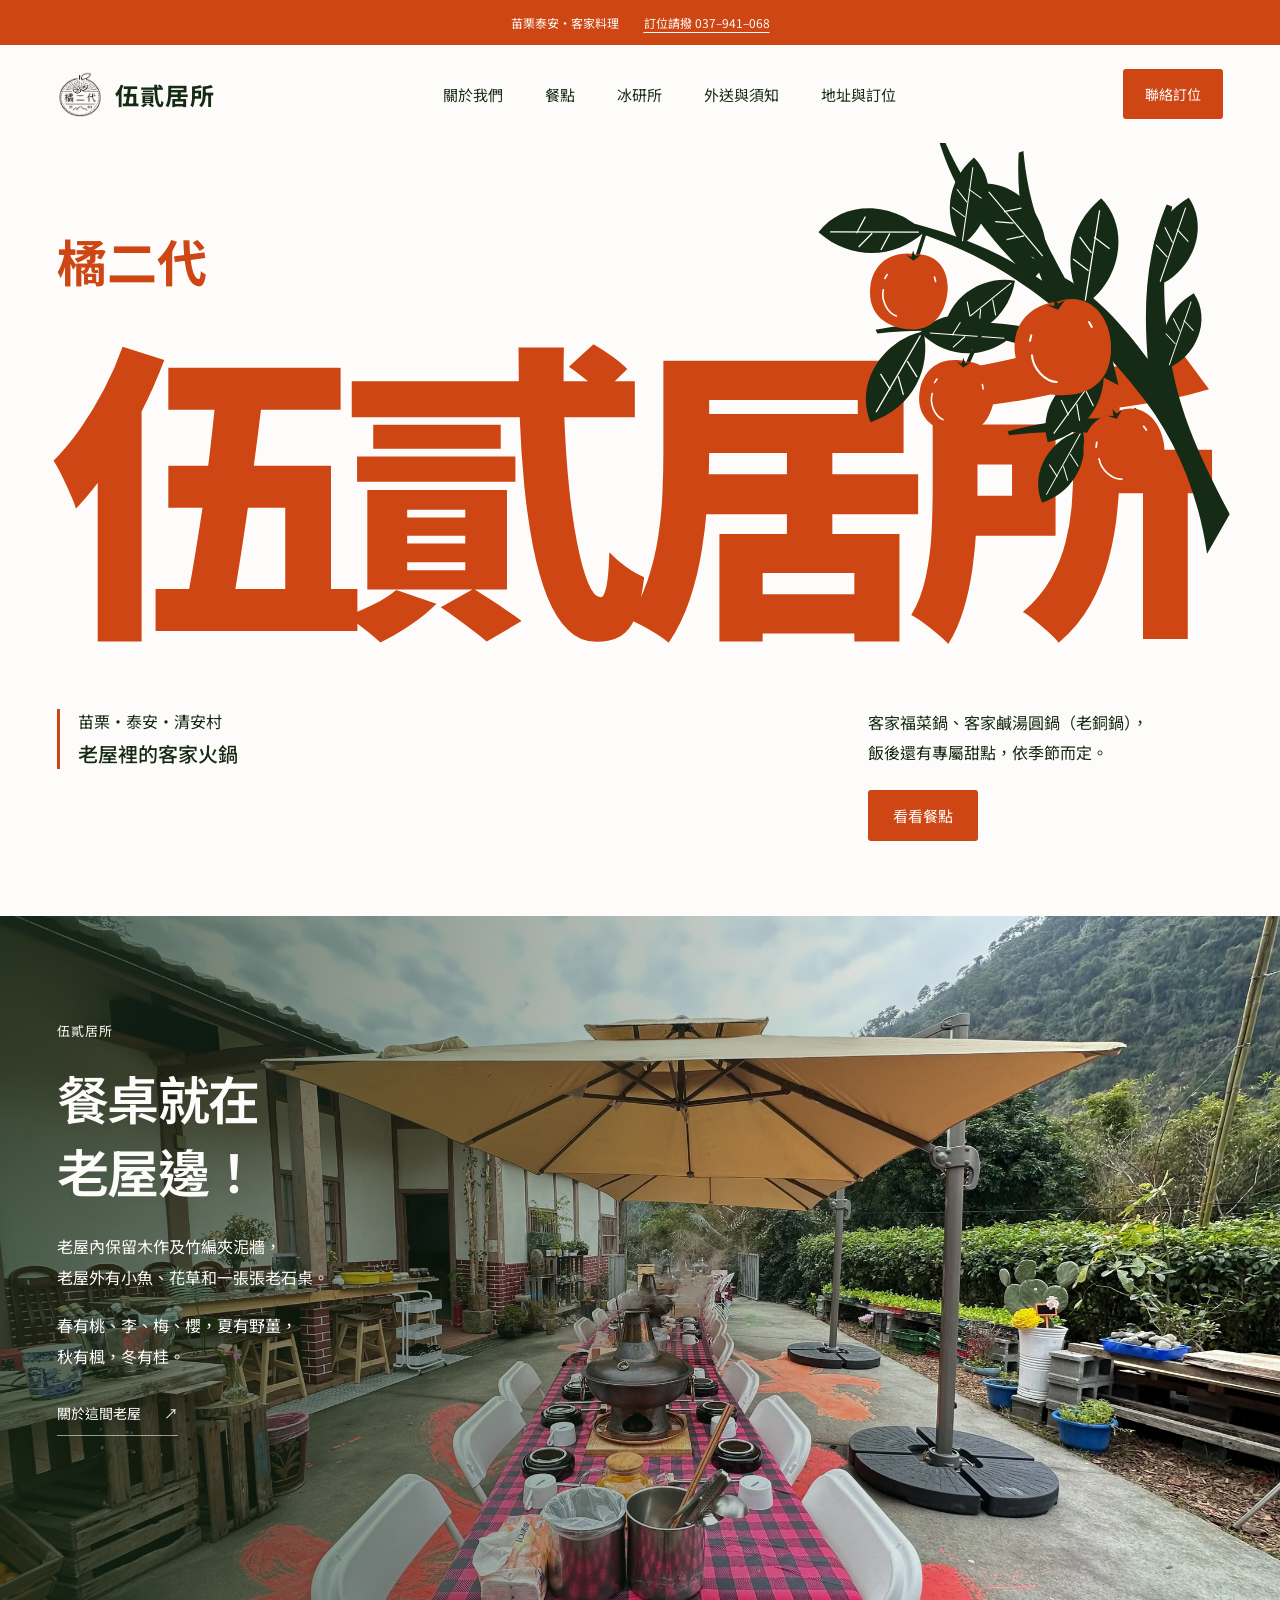
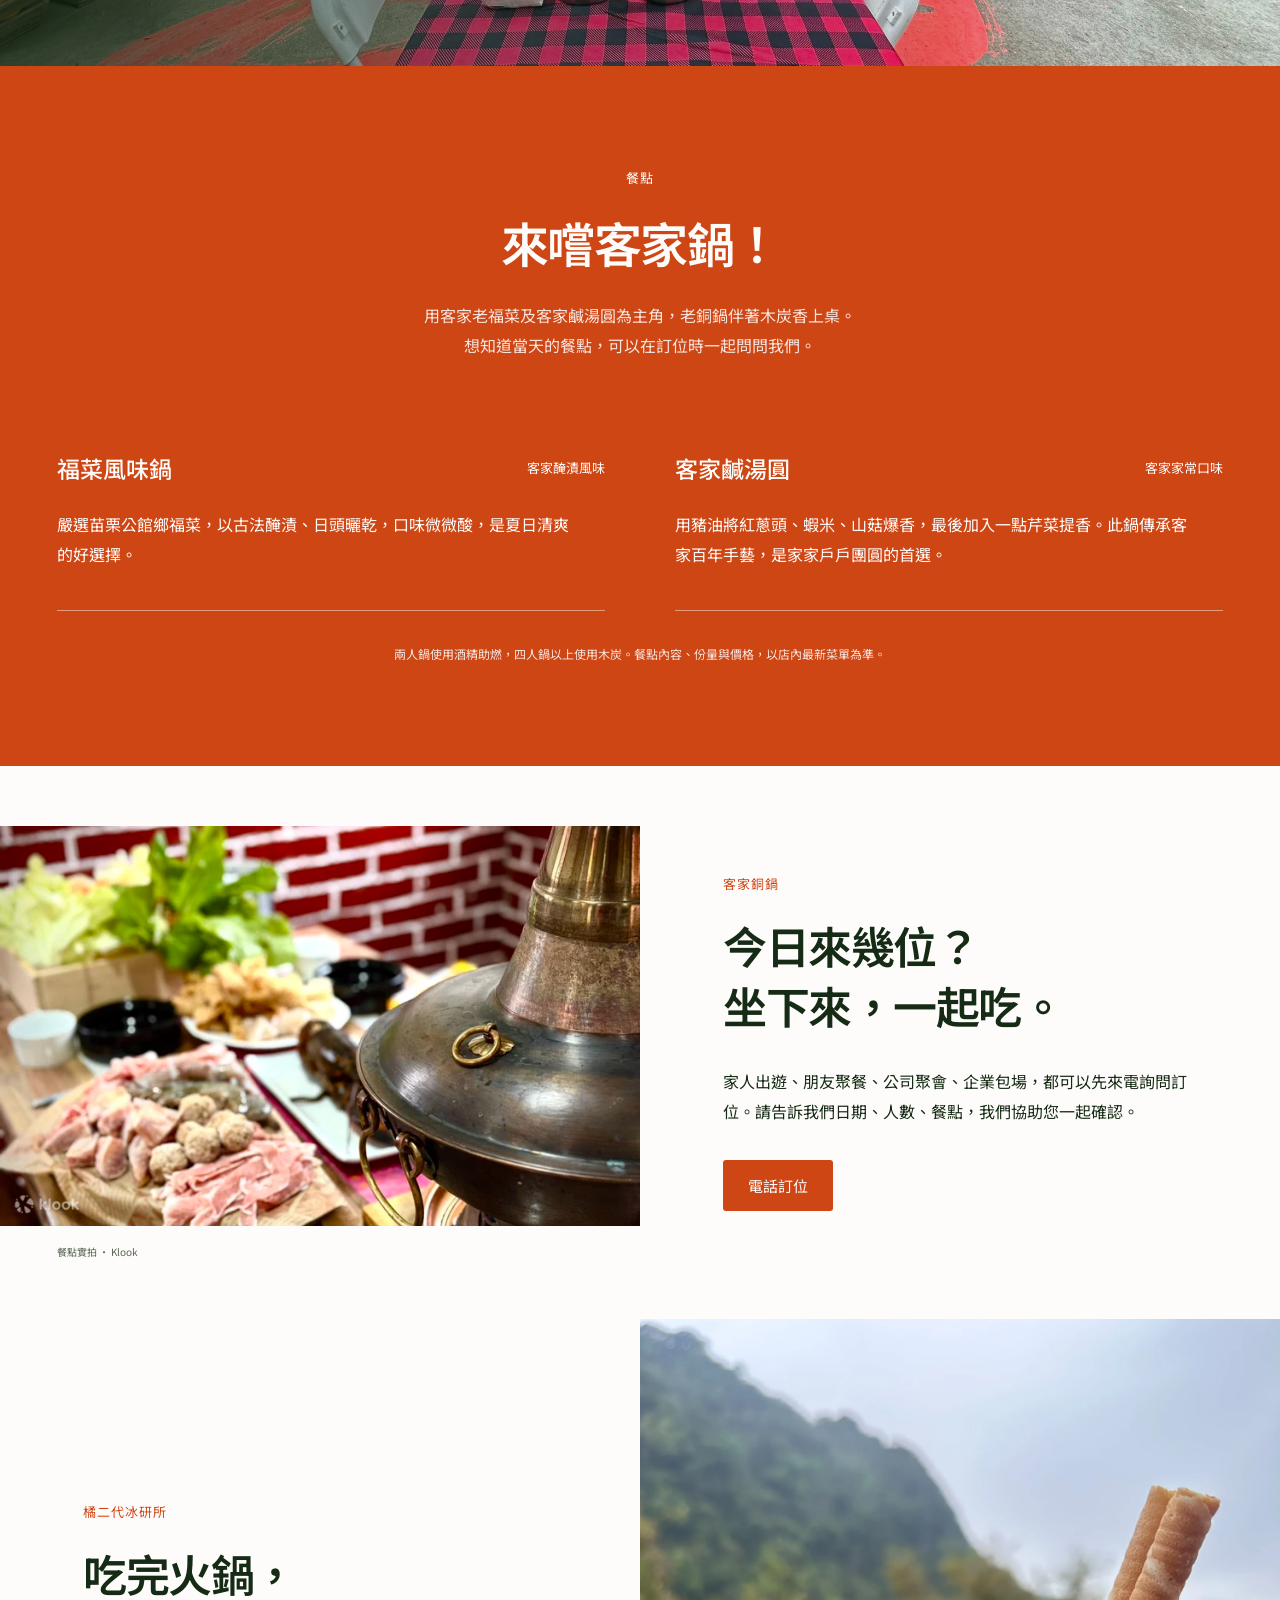
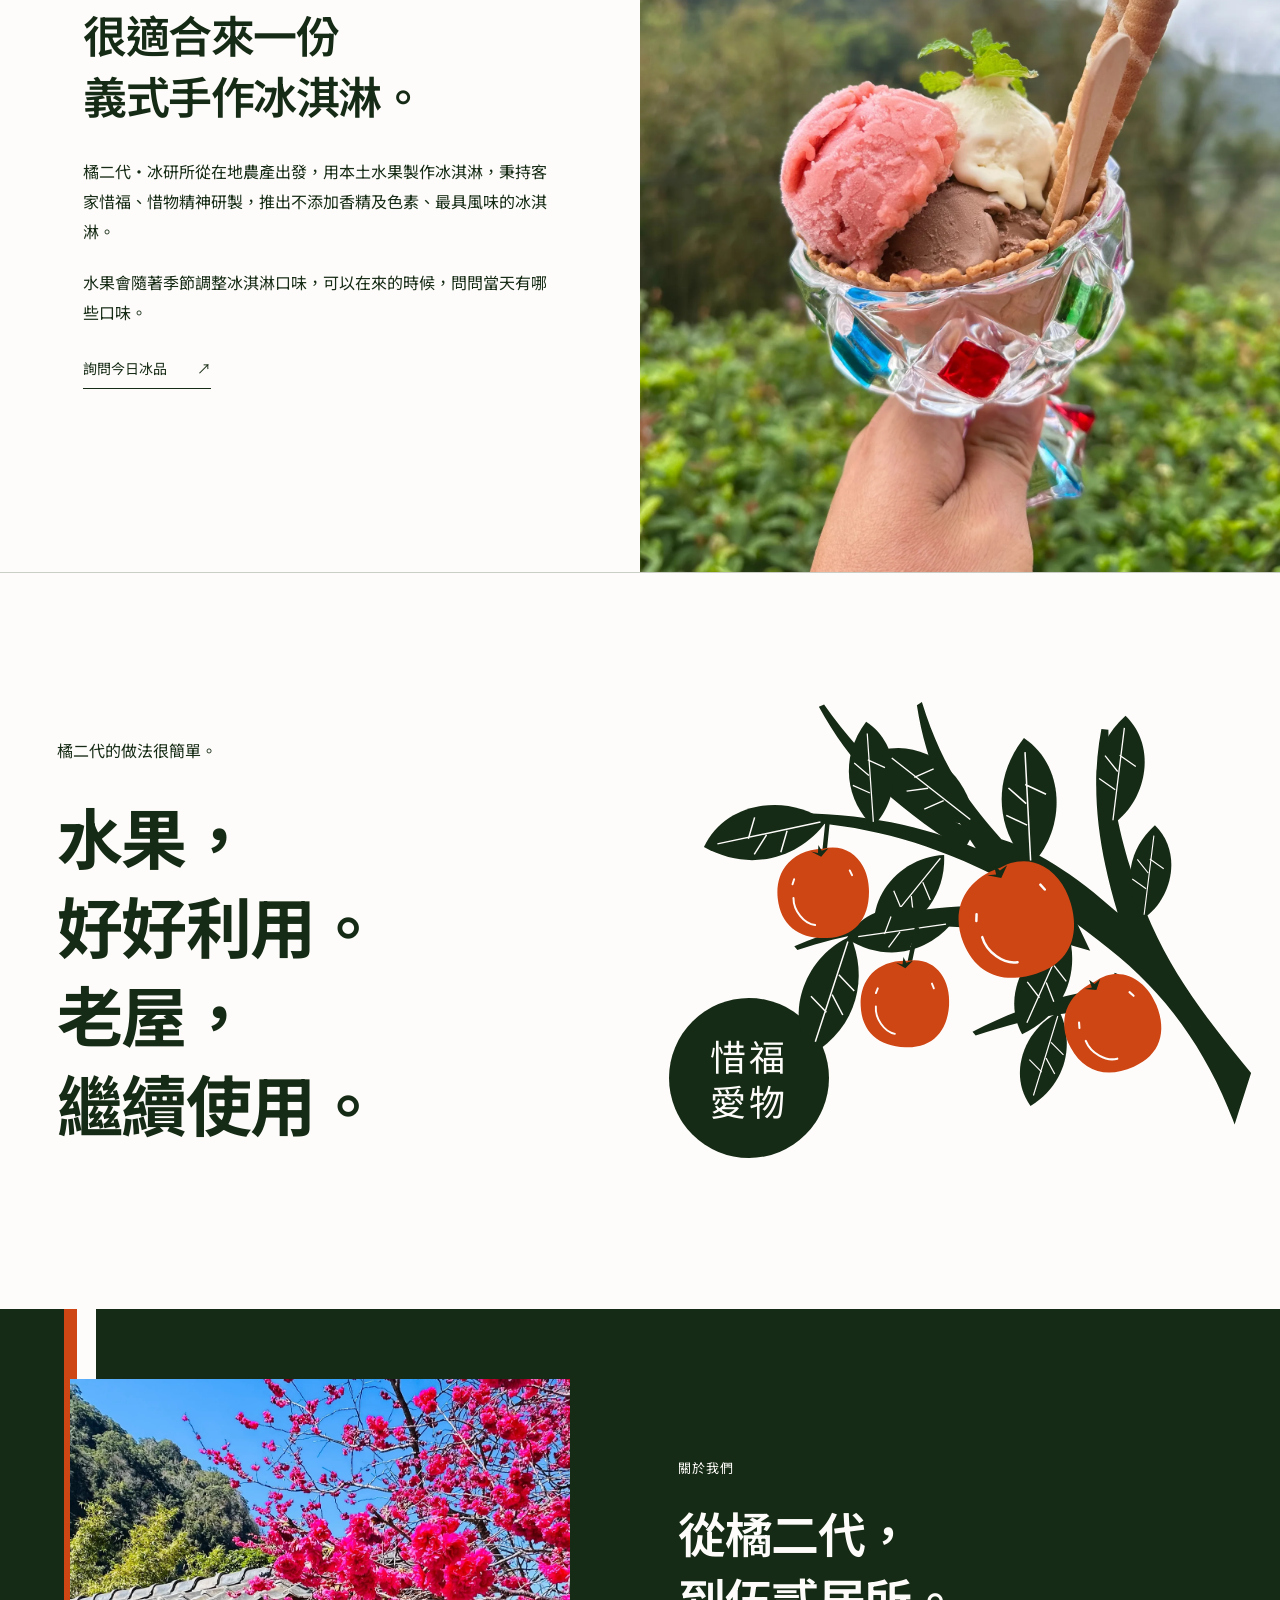
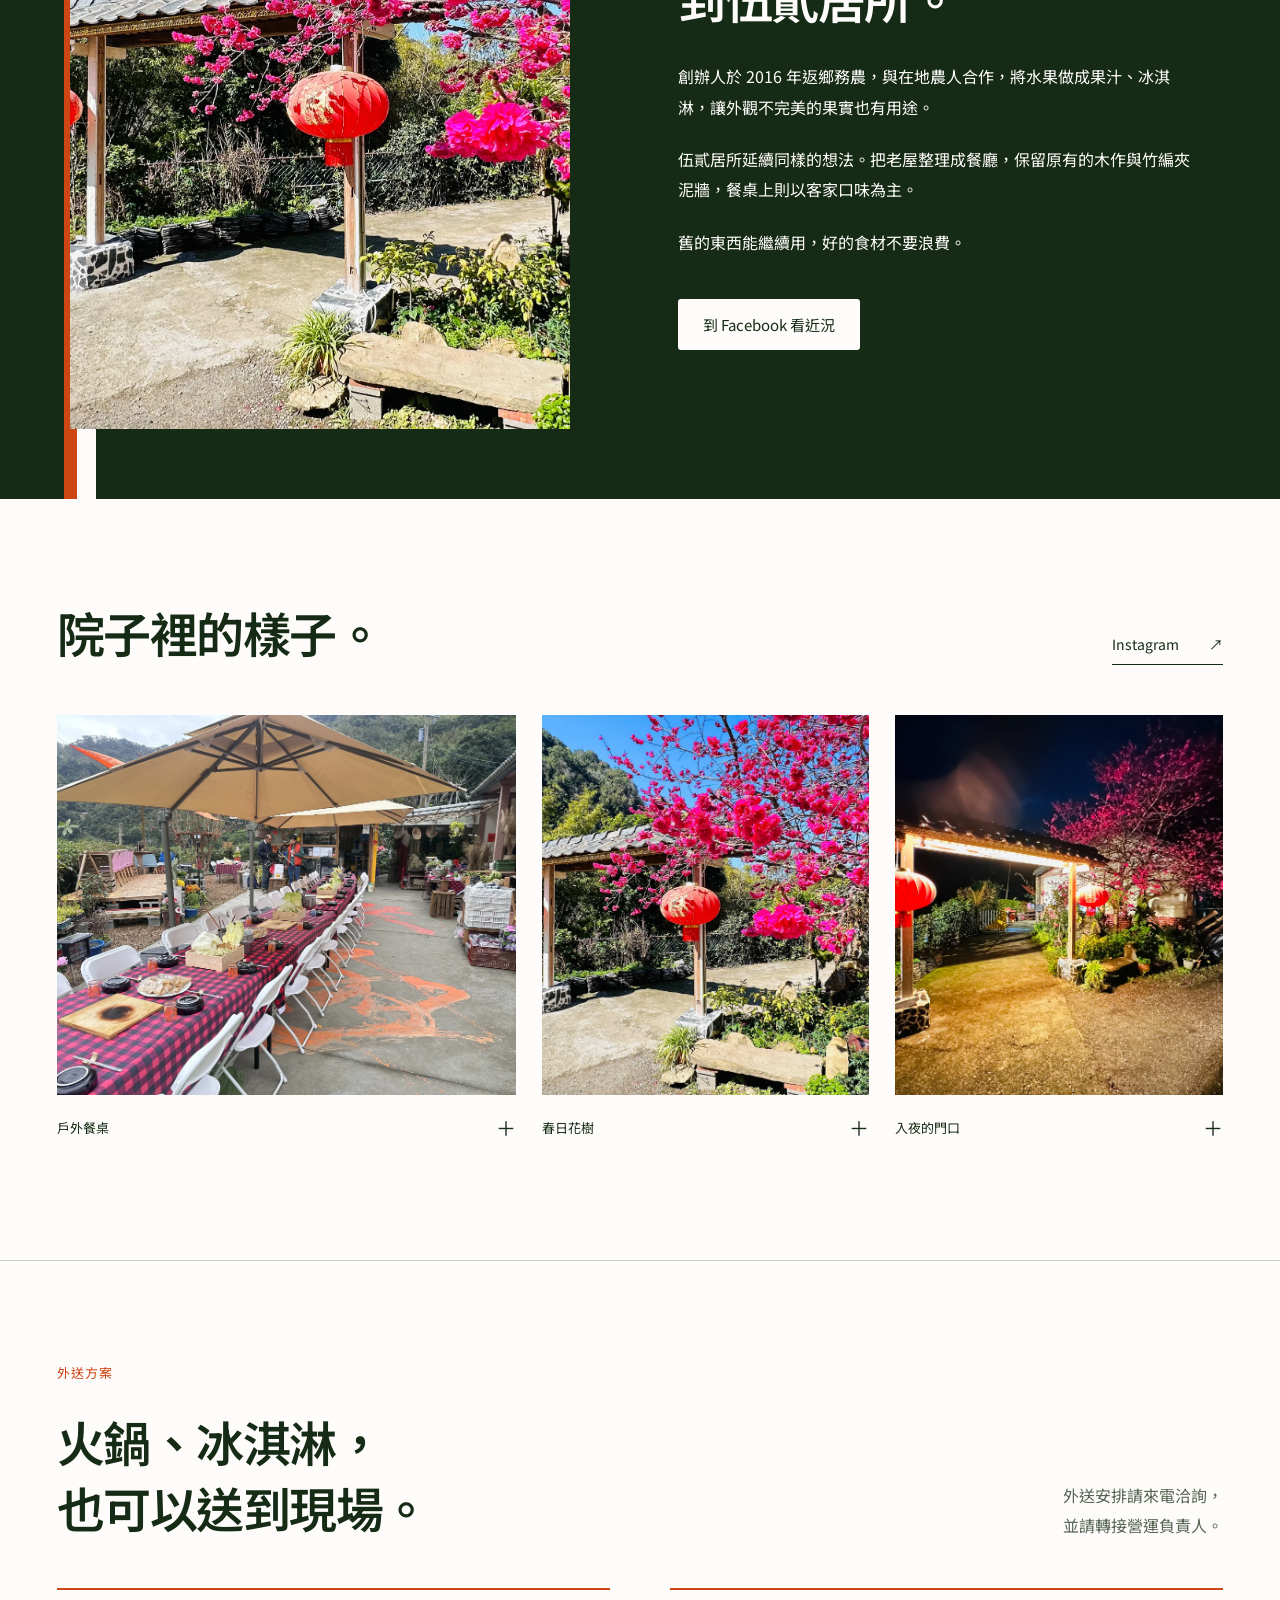
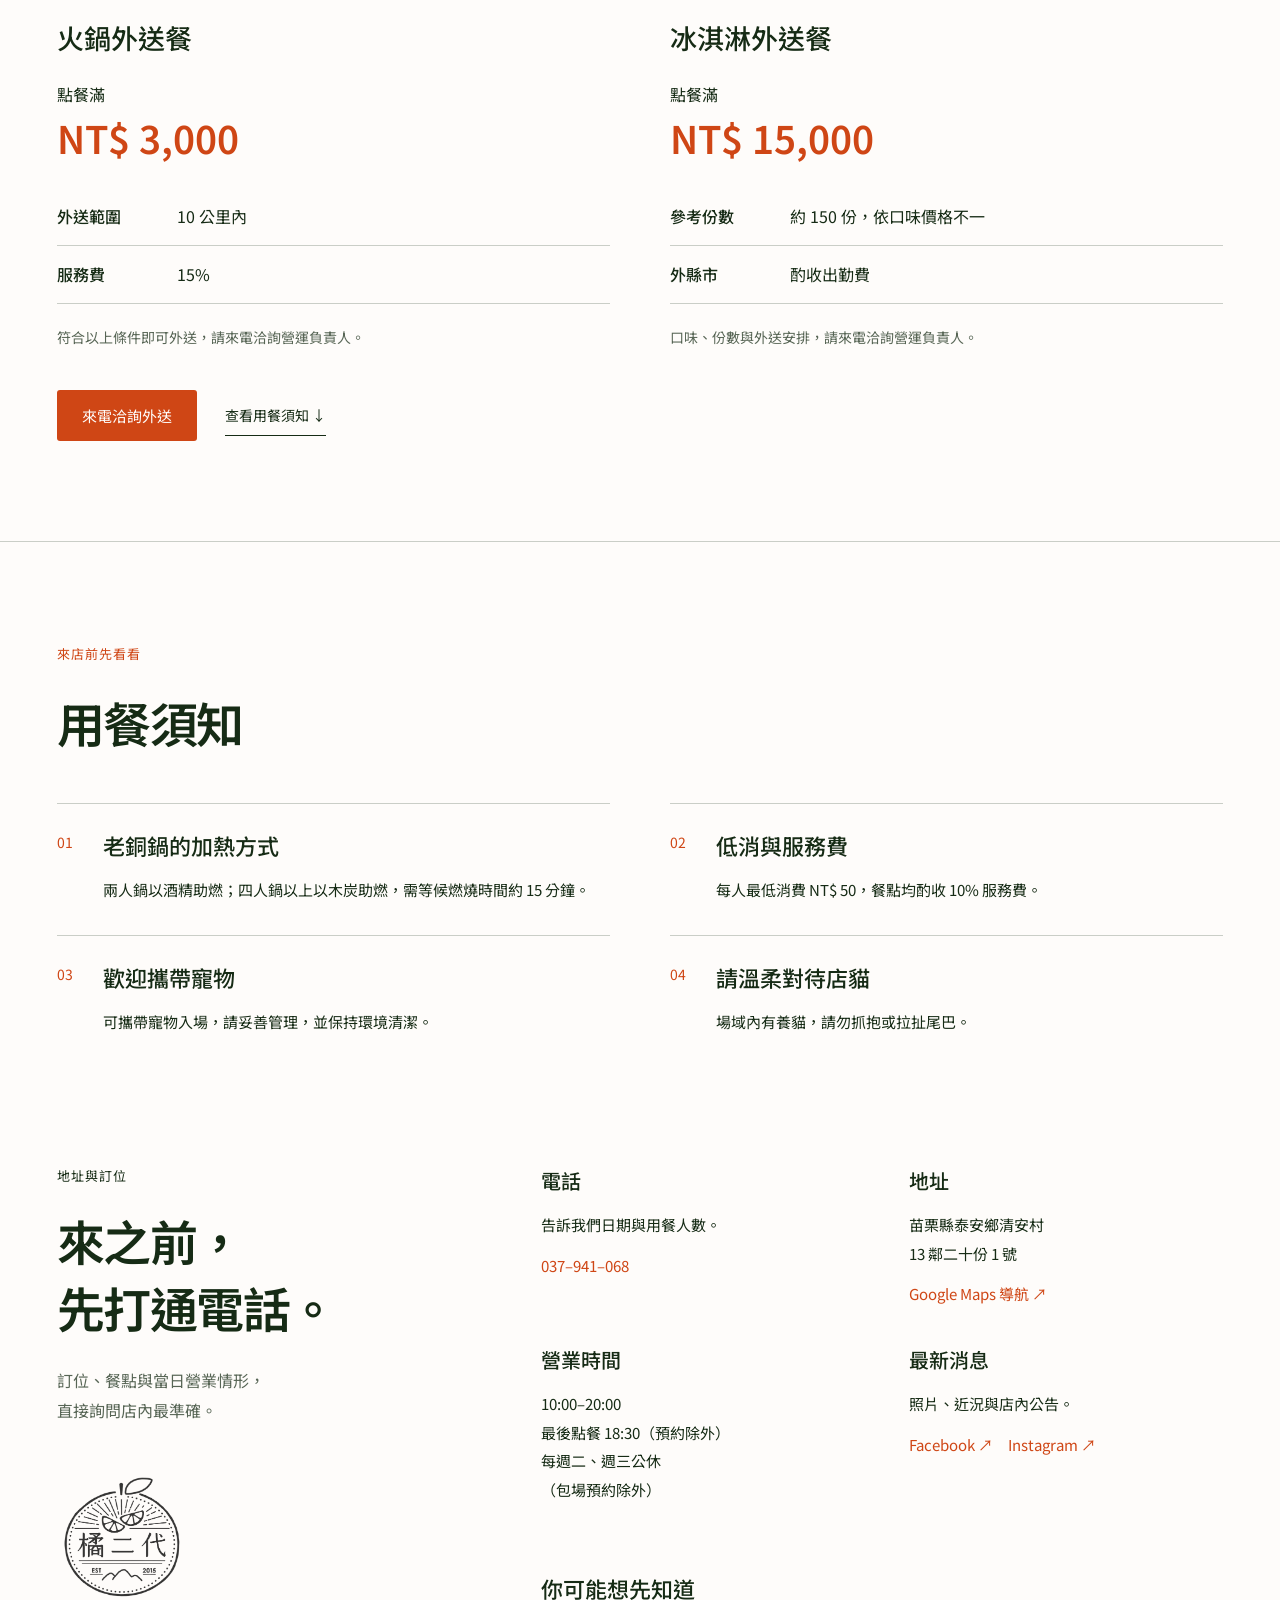
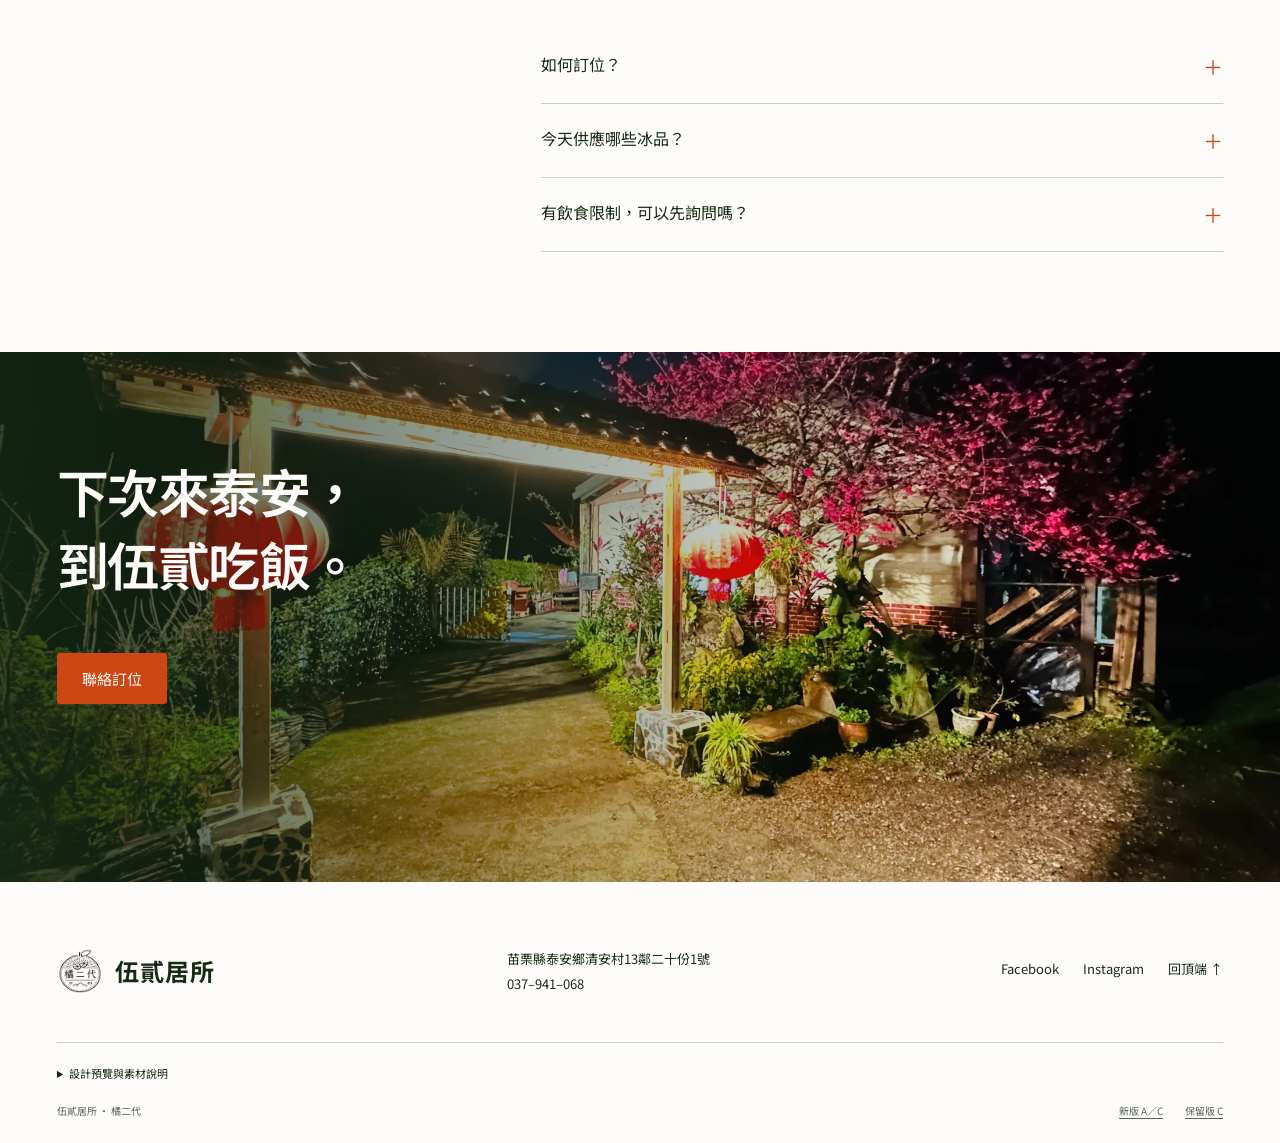
==== v2/c/index.html @ d5c61ac2 "Restore mobile courtyard photo text overlay from PPT reference" ====
<!doctype html>
<html lang="zh-Hant"><head><meta charset="utf-8"><meta name="viewport" content="width=device-width,initial-scale=1"><meta name="robots" content="noindex,nofollow"><meta name="theme-color" content="#cf4615"><meta name="description" content="伍貳居所，橘二代在苗栗泰安的老屋餐廳。客家福菜銅鍋、鹹湯圓與水果冰淇淋。"><title>伍貳居所｜橘二代・泰安老屋餐廳</title><link rel="stylesheet" href="style.css?v=20260930-overlay"></head>
<body><a class="skip" href="#main">跳至主要內容</a>
<div class="topline">苗栗泰安・客家料理 <a href="tel:037941068">訂位請撥 037–941–068</a></div>
<header class="site-header"><a class="brand" href="#main"><img src="../../brand-assets/orange-logo.png" alt="橘二代"><span>伍貳居所</span></a><nav id="navigation" aria-label="主要導覽"><a href="#story">關於我們</a><a href="#food">餐點</a><a href="#ice">冰研所</a><a href="#delivery">外送與須知</a><a href="#visit">地址與訂位</a></nav><a class="header-contact" href="tel:037941068">聯絡訂位</a><button class="menu-toggle" aria-label="開啟導覽" aria-expanded="false" aria-controls="navigation"><span></span><span></span><span></span></button></header>
<main id="main">
<section class="hero"><div class="hero-wordmark"><p class="parent-brand">橘二代</p><img class="branch" src="citrus-branch.svg" alt="" aria-hidden="true"><h1>伍貳居所</h1></div><div class="hero-foot"><p class="location"><span class="location-line"></span><span>苗栗・泰安・清安村<br><strong>老屋裡的客家火鍋</strong></span></p><div class="hero-intro"><p>客家福菜鍋、客家鹹湯圓鍋（老銅鍋），<br>飯後還有專屬甜點，依季節而定。</p><a class="button orange" href="#food">看看餐點</a></div></div></section>
<section class="wide-photo intro-photo"><img src="../assets/frank-table.webp" alt="伍貳居所戶外長桌與遮陽傘，旁邊是老屋和山景" fetchpriority="high"><div class="photo-copy"><span class="small-label">伍貳居所</span><h2>餐桌就在<br>老屋邊！</h2><p>老屋內保留木作及竹編夾泥牆，<br>老屋外有小魚、花草和一張張老石桌。</p><p class="season-copy">春有桃、李、梅、櫻，夏有野薑，<br>秋有楓，冬有桂。</p><a class="white-link" href="#story">關於這間老屋 <span>↗</span></a></div></section>
<section id="food" class="menu-section section"><div class="section-title" data-reveal><p class="small-label">餐點</p><h2>來嚐客家鍋！</h2><p>用客家老福菜及客家鹹湯圓為主角，老銅鍋伴著木炭香上桌。<br>想知道當天的餐點，可以在訂位時一起問問我們。</p></div><div class="menu-list"><article data-reveal><div class="menu-line"><h3>福菜風味鍋</h3><span>客家醃漬風味</span></div><p>嚴選苗栗公館鄉福菜，以古法醃漬、日頭曬乾，口味微微酸，是夏日清爽的好選擇。</p></article><article data-reveal><div class="menu-line"><h3>客家鹹湯圓</h3><span>客家家常口味</span></div><p>用豬油將紅蔥頭、蝦米、山菇爆香，最後加入一點芹菜提香。此鍋傳承客家百年手藝，是家家戶戶團圓的首選。</p></article></div><p class="menu-note">兩人鍋使用酒精助燃，四人鍋以上使用木炭。餐點內容、份量與價格，以店內最新菜單為準。</p></section>
<section class="split food-split"><div class="split-photo hotpot"><img src="../../assets/lpgxgohvcxycmftrteom.webp" alt="伍貳居所銅鍋搭配肉品與蔬菜，Klook 實拍" loading="lazy"><span class="credit">餐點實拍 · Klook</span></div><div class="split-copy" data-reveal><span class="small-label">客家銅鍋</span><h2>今日來幾位？<br>坐下來，一起吃。</h2><p>家人出遊、朋友聚餐、公司聚會、企業包場，都可以先來電詢問訂位。請告訴我們日期、人數、餐點，我們協助您一起確認。</p><a class="button" href="tel:037941068">電話訂位</a></div></section>
<section id="ice" class="split ice-split"><div class="split-copy" data-reveal><span class="small-label">橘二代冰研所</span><h2>吃完火鍋，<br>很適合來一份<br>義式手作冰淇淋。</h2><p>橘二代・冰研所從在地農產出發，用本土水果製作冰淇淋，秉持客家惜福、惜物精神研製，推出不添加香精及色素、最具風味的冰淇淋。</p><p>水果會隨著季節調整冰淇淋口味，可以在來的時候，問問當天有哪些口味。</p><a class="text-link" href="tel:037941068">詢問今日冰品 <span>↗</span></a></div><div class="split-photo dessert"><img src="../assets/frank-ice.webp" alt="手捧三球水果冰淇淋與餅乾棒，背景是泰安山景" loading="lazy" ></div></section>
<section class="brand-statement" aria-label="橘二代的品牌理念"><div class="statement-copy" data-reveal><p>橘二代的做法很簡單。</p><h2>水果，<br>好好利用。<br>老屋，<br>繼續使用。</h2></div><div class="statement-art"><img src="citrus-branch.svg" alt="" aria-hidden="true"><span class="care-label">惜福<br>愛物</span></div></section>
<section id="story" class="story"><div class="story-photo"><img src="../assets/frank-blossom.webp" alt="伍貳居所春日盛開的粉紅花樹與紅燈籠" loading="lazy" ></div><div class="story-copy" data-reveal><span class="small-label">關於我們</span><h2>從橘二代，<br>到伍貳居所。</h2><p>創辦人於 2016 年返鄉務農，與在地農人合作，將水果做成果汁、冰淇淋，讓外觀不完美的果實也有用途。</p><p>伍貳居所延續同樣的想法。把老屋整理成餐廳，保留原有的木作與竹編夾泥牆，餐桌上則以客家口味為主。</p><p>舊的東西能繼續用，好的食材不要浪費。</p><a class="button light" href="https://www.facebook.com/p/%E4%BC%8D%E8%B2%B3%E5%B1%85%E6%89%80-61569992565634/" target="_blank" rel="noopener">到 Facebook 看近況</a></div></section>
<section class="album section"><div class="album-title"><h2>院子裡的樣子。</h2><a class="text-link" href="https://www.instagram.com/52hungry.house/" target="_blank" rel="noopener">Instagram <span>↗</span></a></div><div class="gallery"><button class="gallery-item" data-photo="../assets/frank-patio.webp" data-caption="戶外餐桌" aria-label="放大：戶外餐桌"><img src="../assets/frank-patio.webp" alt="遮陽傘下的戶外長桌" loading="lazy" ><span>戶外餐桌 <b>＋</b></span></button><button class="gallery-item" data-photo="../assets/frank-blossom.webp" data-caption="春日花樹" aria-label="放大：春日花樹"><img src="../assets/frank-blossom.webp" alt="院子旁的粉紅花樹與紅燈籠" loading="lazy" ><span>春日花樹 <b>＋</b></span></button><button class="gallery-item" data-photo="../assets/frank-night.webp" data-caption="入夜的門口" aria-label="放大：入夜的門口"><img src="../assets/frank-night.webp" alt="夜間亮著燈的庭院入口與粉紅花樹" loading="lazy" ><span>入夜的門口 <b>＋</b></span></button></div></section>
<section id="delivery" class="delivery section" aria-labelledby="delivery-title">
<div class="service-heading"><div><p class="small-label">外送方案</p><h2 id="delivery-title">火鍋、冰淇淋，<br>也可以送到現場。</h2></div><p>外送安排請來電洽詢，<br>並請轉接營運負責人。</p></div>
<div class="delivery-options">
<article><h3>火鍋外送餐</h3><p class="delivery-minimum">點餐滿 <strong>NT$ 3,000</strong></p><dl><div><dt>外送範圍</dt><dd>10 公里內</dd></div><div><dt>服務費</dt><dd>15%</dd></div></dl><p>符合以上條件即可外送，請來電洽詢營運負責人。</p></article>
<article><h3>冰淇淋外送餐</h3><p class="delivery-minimum">點餐滿 <strong>NT$ 15,000</strong></p><dl><div><dt>參考份數</dt><dd>約 150 份，依口味價格不一</dd></div><div><dt>外縣市</dt><dd>酌收出勤費</dd></div></dl><p>口味、份數與外送安排，請來電洽詢營運負責人。</p></article>
</div><div class="delivery-action"><a class="button orange" href="tel:037941068">來電洽詢外送</a><a class="text-link" href="#dining">查看用餐須知 ↓</a></div>
</section>
<section id="dining" class="dining section" aria-labelledby="dining-title"><div class="service-heading"><div><p class="small-label">來店前先看看</p><h2 id="dining-title">用餐須知</h2></div></div><ol class="dining-list">
<li><h3>老銅鍋的加熱方式</h3><p>兩人鍋以酒精助燃；四人鍋以上以木炭助燃，需等候燃燒時間約 15 分鐘。</p></li>
<li><h3>低消與服務費</h3><p>每人最低消費 NT$ 50，餐點均酌收 10% 服務費。</p></li>
<li><h3>歡迎攜帶寵物</h3><p>可攜帶寵物入場，請妥善管理，並保持環境清潔。</p></li>
<li><h3>請溫柔對待店貓</h3><p>場域內有養貓，請勿抓抱或拉扯尾巴。</p></li>
</ol></section>
<section id="visit" class="contact section"><div class="contact-title" data-reveal><span class="small-label">地址與訂位</span><h2>來之前，<br>先打通電話。</h2><p>訂位、餐點與當日營業情形，<br>直接詢問店內最準確。</p><img class="contact-logo" src="../../brand-assets/orange-logo.png" alt="橘二代品牌標誌" loading="lazy"></div><div class="contact-content"><div class="contact-grid"><div><h3>電話</h3><p>告訴我們日期與用餐人數。</p><a href="tel:037941068">037–941–068</a></div><div><h3>地址</h3><p>苗栗縣泰安鄉清安村<br>13 鄰二十份 1 號</p><a href="https://www.google.com/maps/search/?api=1&amp;query=伍貳居所+苗栗縣泰安鄉清安村13鄰二十份1號" target="_blank" rel="noopener">Google Maps 導航 ↗</a></div><div class="opening-hours"><h3>營業時間</h3><p>10:00–20:00<br>最後點餐 18:30（預約除外）<br>每週二、週三公休<br>（包場預約除外）</p></div><div><h3>最新消息</h3><p>照片、近況與店內公告。</p><a href="https://www.facebook.com/p/%E4%BC%8D%E8%B2%B3%E5%B1%85%E6%89%80-61569992565634/" target="_blank" rel="noopener">Facebook ↗</a><a href="https://www.instagram.com/52hungry.house/" target="_blank" rel="noopener">Instagram ↗</a></div></div><div class="faq"><h3>你可能想先知道</h3><details><summary>如何訂位？<span>＋</span></summary><p>請撥打 037–941–068，告訴店內預計用餐的日期與人數，由店家確認座位。</p></details><details><summary>今天供應哪些冰品？<span>＋</span></summary><p>冰品依當季水果與店內供應調整，請於訂位時詢問。冰研所另有清安村 59 號據點，本頁地圖指向伍貳居所餐廳。</p></details><details><summary>有飲食限制，可以先詢問嗎？<span>＋</span></summary><p>可以先告知店內需要避開的食材，由店家確認能否提供適合的餐點。</p></details></div></div></section>
<section class="last-photo wide-photo"><img src="../assets/frank-night.webp" alt="夜間亮著燈的伍貳居所入口與粉紅花樹" loading="lazy" ><div class="photo-copy"><h2>下次來泰安，<br>到伍貳吃飯。</h2><a class="button orange" href="tel:037941068">聯絡訂位</a></div></section>
</main><footer><div class="footer-top"><a class="brand" href="#main"><img src="../../brand-assets/orange-logo.png" alt="橘二代"><span>伍貳居所</span></a><p>苗栗縣泰安鄉清安村13鄰二十份1號<br><a href="tel:037941068">037–941–068</a></p><div><a href="https://www.facebook.com/p/%E4%BC%8D%E8%B2%B3%E5%B1%85%E6%89%80-61569992565634/" target="_blank" rel="noopener">Facebook</a><a href="https://www.instagram.com/52hungry.house/" target="_blank" rel="noopener">Instagram</a><a href="#main">回頂端 ↑</a></div></div><details class="source-note"><summary>設計預覽與素材說明</summary><p>本頁為設計預覽，非正式營運網站。品牌資料與本次新增的庭院、冰品照片由橘二代共享相簿提供，銅鍋實拍來自 <a href="https://www.klook.com/zh-TW/activity/147607-fifty-two-house-restaurant/" target="_blank" rel="noopener">Klook</a>。照片權利歸各權利人；營業時間與用餐規範依店家提供資訊更新，最新菜單與 LINE 尚待確認。版面參考 Dine，內容、橘枝圖形與程式為本專案重新製作。</p></details><div class="version-links"><span>伍貳居所 · 橘二代</span><div><a href="../compare/">新版 A／C</a><a href="../../c/">保留版 C</a></div></div></footer>
<div class="mobile-dock"><a href="tel:037941068">電話訂位</a><a href="https://www.google.com/maps/search/?api=1&amp;query=伍貳居所+苗栗縣泰安鄉清安村13鄰二十份1號" target="_blank" rel="noopener">地圖導航 ↗</a></div><dialog id="photo-dialog" aria-label="照片大圖"><button class="dialog-close" aria-label="關閉照片">×</button><img alt=""><p></p></dialog><script src="../shared.js"></script><script src="motion.js"></script></body></html>
---- v2/c/style.css ----
@import url('https://fonts.googleapis.com/css2?family=Noto+Sans+TC:wght@400;500;600;700;900&display=swap');
:root{--paper:#fefcfa;--green:#162b15;--orange:#fe4806;--muted:#596155;--line:#162b153b;--gutter:4.45vw}*{box-sizing:border-box}html{scroll-behavior:smooth;scroll-padding-top:55px}body{margin:0;background:var(--paper);color:var(--green);font-family:'Noto Sans TC',sans-serif;-webkit-font-smoothing:antialiased}a{color:inherit;text-decoration:none}button{font:inherit;color:inherit;cursor:pointer}img{display:block;width:100%;object-fit:cover}p,h1,h2,h3,figure{margin:0}p{font-size:16px;line-height:1.9}h2{font-size:48px;line-height:1.38;font-weight:600;letter-spacing:-1.5px}h3{font-size:23px;line-height:1.5;font-weight:500}a:focus-visible,button:focus-visible,summary:focus-visible{outline:2px solid var(--orange);outline-offset:5px}.skip{position:fixed;left:15px;top:-90px;background:var(--paper);z-index:20;padding:15px}.skip:focus{top:15px}.topline{height:45px;background:#0c1b0c;color:var(--paper);display:flex;justify-content:center;align-items:center;gap:25px;font-size:12px;position:sticky;top:0;z-index:9}.topline a{text-decoration:underline;text-underline-offset:4px}.site-header{display:flex;align-items:center;gap:40px;padding:24px var(--gutter);position:relative;z-index:8;background:var(--paper)}.brand{display:flex;gap:12px;align-items:center;white-space:nowrap}.brand img{width:46px;height:46px;object-fit:contain}.brand span{font-size:24px;font-weight:700;letter-spacing:1px}.site-header nav{display:flex;gap:42px;align-items:center;margin:auto;font-size:15px}.site-header nav a{padding:10px 0}.site-header nav a:hover{color:var(--orange)}.header-contact{background:#40523b;color:var(--paper);font-size:14px;padding:15px 22px;border-radius:3px}.menu-toggle{display:none}.hero{padding:85px var(--gutter) 75px}.hero-wordmark{position:relative}.parent-brand{font-size:50px;color:var(--orange);font-weight:700;line-height:1.3;position:relative;z-index:2}.hero h1{font-size:24.3vw;line-height:1.18;letter-spacing:-.082em;font-weight:900;white-space:nowrap;position:relative;z-index:1;margin-left:-.016em;margin-top:0}.branch{position:absolute;right:-1%;top:-95px;width:42%;height:auto;z-index:2;pointer-events:none}.hero-foot{display:flex;justify-content:space-between;align-items:flex-start;margin-top:47px;gap:60px}.location{display:flex;gap:18px;align-items:center;font-size:16px;line-height:1.8}.location strong{font-size:20px;font-weight:500}.location-line{width:3px;height:60px;background:var(--orange)}.hero-intro{width:355px}.hero-intro p{margin-bottom:22px}.button{display:inline-flex;align-items:center;justify-content:center;background:var(--green);color:var(--paper);padding:15px 25px;min-height:48px;font-size:15px;border-radius:3px;transition:background .2s,transform .2s}.button.orange{background:var(--orange)}.button:hover{background:#be3809;transform:translateY(-2px)}.button.light{background:var(--paper);color:var(--green)}.wide-photo{position:relative;height:750px;isolation:isolate}.wide-photo>img{height:100%;object-position:center}.wide-photo:after{content:'';position:absolute;inset:0;z-index:0;background:linear-gradient(90deg,#071207a8,transparent 85%)}.photo-copy{position:absolute;left:var(--gutter);top:14%;z-index:1;color:var(--paper);max-width:480px}.photo-copy h2{font-size:52px;margin:18px 0 24px;line-height:1.4}.photo-copy p{color:#fffffff2}.photo-copy .button{margin-top:28px}.small-label{display:block;font-size:13px;letter-spacing:1px;margin-bottom:22px}.white-link{display:inline-block;border-bottom:1px solid #ffffff8c;padding:12px 0;margin-top:20px;font-size:14px}.white-link span{margin-left:20px}.section{padding:100px var(--gutter)}.section-title{text-align:center;max-width:690px;margin:0 auto 65px}.section-title .small-label{color:#c23600;margin-bottom:18px}.section-title h2{margin-bottom:25px}.section-title>p:last-child{color:var(--muted)}.menu-list{display:grid;grid-template-columns:1fr 1fr;gap:70px}.menu-list article{padding:25px 0 40px;border-bottom:1px solid var(--line)}.menu-line{display:flex;justify-content:space-between;align-items:center;gap:25px;margin-bottom:24px}.menu-line>span{font-size:13px;color:#bd3605}.menu-list p{max-width:520px}.menu-note{font-size:12px;color:var(--muted);margin-top:32px;text-align:center}.split{display:grid;grid-template-columns:1fr 1fr}.split-photo{min-width:0;position:relative}.split-photo img{height:100%;min-height:650px}.split-copy{padding:100px 13%;display:flex;flex-direction:column;justify-content:center;align-items:flex-start}.split-copy h2{font-size:44px;margin-bottom:30px}.split-copy p{margin-bottom:20px}.split-copy .small-label{color:#bd3605}.split-copy .button{margin-top:13px}.hotpot{display:flex;flex-direction:column;justify-content:center;background:#e9e7e1;padding:60px 0}.hotpot img{width:100%;height:auto;min-height:0;object-fit:contain}.credit{font-size:10px;color:var(--muted);margin:18px var(--gutter) 0}.ice-split{margin-top:0}.ice-split .split-photo img{object-position:center 55%}.text-link{display:inline-flex;gap:30px;align-items:center;font-size:14px;padding:10px 0;border-bottom:1px solid var(--green)}.text-link:hover{color:#bd3605}.brand-statement{padding:110px var(--gutter);display:grid;grid-template-columns:1fr 1fr;align-items:center;overflow:hidden;min-height:700px}.statement-copy>p{margin-bottom:25px}.statement-copy h2{font-size:66px;line-height:1.35;font-weight:700}.statement-art{position:relative;isolation:isolate}.statement-art img{width:100%;max-height:530px;object-fit:contain;transform:rotate(-12deg)}.statement-art span{position:absolute;bottom:8%;left:5%;background:var(--orange);color:var(--paper);width:160px;height:160px;border-radius:50%;display:grid;place-items:center;font-size:45px;letter-spacing:3px;z-index:-1}.story{display:grid;grid-template-columns:1fr 1fr;background:var(--green);color:var(--paper)}.story-photo{padding:70px 11%;background:linear-gradient(90deg,var(--green) 0 10%,var(--orange) 10% 12%,var(--paper) 12% 15%,var(--green) 15% 100%)}.story-photo img{height:650px;object-position:38%}.story-copy{padding:90px 13% 90px 6%;display:flex;flex-direction:column;justify-content:center;align-items:flex-start}.story-copy h2{margin-bottom:30px}.story-copy p{color:#fefcfad9;margin-bottom:22px}.story-copy .button{margin-top:20px}.album-title{display:flex;justify-content:space-between;align-items:end;margin-bottom:50px;gap:30px}.gallery{display:grid;grid-template-columns:1.4fr 1fr 1fr;gap:26px}.gallery-item{border:0;background:none;padding:0;text-align:left;min-width:0}.gallery-item img{height:380px;transition:filter .3s}.gallery-item:hover img{filter:brightness(.9)}.gallery-item>span{display:flex;justify-content:space-between;align-items:center;font-size:13px;padding:18px 0}.gallery-item b{font-size:20px;font-weight:400}.contact{display:grid;grid-template-columns:1fr 1.8fr;gap:9%;padding-top:30px}.contact-title h2{margin-bottom:25px}.contact-title p{color:var(--muted)}.contact-logo{width:130px;margin:45px 0;opacity:.8}.contact-grid{display:grid;grid-template-columns:1fr 1fr;gap:40px 55px}.contact-grid h3{font-size:20px;margin-bottom:15px}.contact-grid p{font-size:15px;margin-bottom:13px}.contact-grid a{font-size:15px;color:#b93606;display:inline-block;margin-right:15px}.faq{margin-top:55px}.faq>h3{margin-bottom:25px;font-size:22px}.faq details{border-bottom:1px solid var(--line)}.faq summary{list-style:none;display:flex;justify-content:space-between;gap:20px;padding:22px 0;font-size:16px;cursor:pointer}.faq summary::-webkit-details-marker{display:none}.faq summary span{color:var(--orange);font-size:20px;font-weight:400;transition:transform .2s}.faq details[open] summary span{transform:rotate(45deg)}.faq details p{padding:0 25px 25px 0;font-size:14px;color:var(--muted)}.last-photo{height:530px}.last-photo>img{object-position:50% 60%}.last-photo .photo-copy{top:16%}.last-photo:after{background:linear-gradient(90deg,#071207b5,transparent 80%)}footer{padding:65px var(--gutter) 25px}.footer-top{display:flex;justify-content:space-between;align-items:flex-start;gap:40px}.footer-top p{font-size:13px}.footer-top>div{display:flex;gap:24px;font-size:13px;padding-top:12px}.source-note{border-top:1px solid var(--line);margin-top:45px;padding:22px 0;font-size:11px}.source-note summary{cursor:pointer}.source-note p{max-width:900px;font-size:12px;margin-top:20px}.source-note a{text-decoration:underline}.version-links{display:flex;justify-content:space-between;gap:30px;font-size:10px;color:var(--muted)}.version-links>div{display:flex;gap:22px}.version-links a{text-decoration:underline;text-underline-offset:3px}.mobile-dock{display:none}dialog{border:0;padding:10px;background:var(--paper);width:min(1050px,92vw);max-width:92vw;color:var(--green)}dialog::backdrop{background:#071207dc}.dialog-close{position:absolute;top:12px;right:12px;background:var(--paper);border:0;width:42px;height:42px;font-size:28px;z-index:2}dialog img{max-height:80vh;object-fit:contain}dialog p{text-align:center;padding:15px;font-size:14px}body.modal-open{overflow:hidden}.reveal-ready{opacity:0;transform:translateY(22px);transition:opacity .65s ease,transform .65s ease}.reveal-ready.is-visible{opacity:1;transform:none}
@media(min-width:1650px){body{max-width:1920px;margin:auto}.hero h1{font-size:min(24.3vw,450px)}}
@media(max-width:1050px){.hero{padding-top:65px}.site-header nav{gap:24px}.site-header{gap:25px}.brand span{font-size:21px}.parent-brand{font-size:40px}.branch{top:-70px}.hero-foot{margin-top:35px}.wide-photo{height:650px}.split-copy{padding:65px 10%}.split-copy h2{font-size:36px}.split-photo img{min-height:550px}.hotpot img{min-height:0}.story-copy{padding:65px 10%}.story-photo{padding-top:60px;padding-bottom:60px}.story-photo img{height:630px}.story h2{font-size:39px}.menu-list{gap:40px}.menu-line{display:block}.menu-line span{display:block;margin-top:10px}.statement-copy h2{font-size:56px}.contact{gap:6%;grid-template-columns:1fr 1.5fr}.contact-grid{gap:35px 20px}.contact-title h2{font-size:37px}.gallery-item img{height:290px}.footer-top{gap:25px}.footer-top>div{gap:15px}.footer-top .brand span{font-size:18px}}
@media(max-width:650px){:root{--gutter:20px}html{scroll-padding-top:20px}.topline{display:none}.site-header{padding:20px var(--gutter);height:82px;justify-content:space-between}.brand{gap:9px}.brand img{width:38px;height:38px}.brand span{font-size:22px}.header-contact{display:none}.menu-toggle{display:flex;flex-direction:column;justify-content:space-between;background:none;border:0;width:40px;height:40px;padding:9px 4px}.menu-toggle span{display:block;width:31px;height:2px;background:var(--orange);transition:transform .2s}.menu-toggle[aria-expanded=true] span:first-child{transform:translateY(10px) rotate(45deg)}.menu-toggle[aria-expanded=true] span:nth-child(2){opacity:0}.menu-toggle[aria-expanded=true] span:last-child{transform:translateY(-10px) rotate(-45deg)}.site-header nav{display:none;position:absolute;top:100%;left:0;right:0;padding:28px 20px 35px;background:var(--paper);border-bottom:1px solid var(--line);font-size:17px;margin:0;box-shadow:0 15px 20px #162b1510}.site-header nav.open{display:flex;flex-direction:column;align-items:stretch;gap:8px}.site-header nav a{padding:10px 0}.hero{padding:22px var(--gutter) 50px}.parent-brand{font-size:30px;line-height:1.3}.hero h1{font-size:24vw;line-height:1.3;letter-spacing:-.094em;margin-top:10px;margin-left:-2px}.branch{width:45%;right:-2%;top:-15px;z-index:2}.hero-foot{display:block;margin-top:30px}.location{font-size:13px;gap:13px;line-height:1.9}.location strong{font-size:18px;font-weight:500}.location-line{height:44px;width:2px}.hero-intro{width:100%;margin-top:27px}.hero-intro p{font-size:15px;line-height:1.9;margin-bottom:20px}.button{font-size:14px;padding:14px 24px;min-height:48px}.wide-photo{height:490px}.intro-photo>img{object-position:59% center}.wide-photo:after{background:linear-gradient(180deg,#0712079c,transparent 85%)}.photo-copy{top:32px;left:var(--gutter);right:var(--gutter);max-width:none}.photo-copy h2{font-size:35px;line-height:1.4;margin:15px 0 20px}.photo-copy p{font-size:14px}.small-label{font-size:12px;margin-bottom:18px}.white-link{font-size:13px;margin-top:15px;padding:10px 0}.section{padding:65px var(--gutter)}h2{font-size:34px;letter-spacing:-.8px}p{font-size:15px;line-height:1.9}.section-title{margin-bottom:30px}.section-title h2{font-size:34px;margin-bottom:22px}.section-title>p:last-child{font-size:14px}.section-title br{display:none}.menu-list{grid-template-columns:1fr;gap:0}.menu-list article{padding:26px 0 30px}.menu-line{display:flex;gap:20px;margin-bottom:16px}.menu-line h3{font-size:21px}.menu-line span{font-size:11px;margin:0}.menu-list p{font-size:14px}.menu-note{font-size:11px;text-align:left;margin-top:25px}.split{grid-template-columns:1fr}.split-copy{padding:50px var(--gutter) 58px}.split-copy h2{font-size:33px;margin-bottom:25px}.split-copy p{font-size:15px}.split-photo img{height:420px;min-height:0}.hotpot{padding:35px 0 20px}.hotpot img{height:auto}.credit{margin-top:13px;font-size:9px}.ice-split .split-photo{grid-row:1}.ice-split .split-copy{grid-row:2}.ice-split .split-photo img{height:440px}.brand-statement{padding:55px var(--gutter) 65px;min-height:0;gap:0;position:relative;grid-template-columns:1fr 1fr}.statement-copy{position:relative;z-index:1}.statement-copy>p{font-size:12px;margin-bottom:22px;white-space:nowrap}.statement-copy h2{font-size:35px;line-height:1.4}.statement-art{height:260px}.statement-art img{width:230px;max-width:none;position:absolute;top:5px;right:-23px;transform:rotate(-10deg)}.statement-art span{width:84px;height:84px;font-size:24px;left:4px;bottom:0;letter-spacing:2px}.story{grid-template-columns:1fr}.story-photo{padding:45px 25px 0 38px;background:linear-gradient(90deg,var(--green) 0 15px,var(--orange) 15px 20px,var(--paper) 20px 25px,var(--green) 25px 100%)}.story-photo img{height:380px;object-position:50%}.story-copy{padding:45px var(--gutter) 60px}.story-copy h2{font-size:35px;line-height:1.4}.story-copy p{font-size:15px;margin-bottom:20px}.story-copy .button{margin-top:10px}.album-title{display:block;margin-bottom:30px}.album-title h2{font-size:33px}.album-title .text-link{font-size:13px;margin-top:12px}.gallery{grid-template-columns:1fr 1fr;gap:18px}.gallery-item:first-child{grid-column:1/-1}.gallery-item:first-child img{height:260px}.gallery-item img{height:230px}.gallery-item>span{font-size:12px;padding:12px 0}.contact{grid-template-columns:1fr;gap:35px;padding-top:10px}.contact-title h2{font-size:34px}.contact-title p{font-size:14px}.contact-logo{display:none}.contact-grid{grid-template-columns:1fr 1fr;gap:30px 20px}.contact-grid h3{font-size:18px;margin-bottom:10px}.contact-grid p,.contact-grid a{font-size:13px}.contact-grid a{line-height:1.9}.faq{margin-top:35px}.faq>h3{font-size:22px}.faq summary{font-size:15px;line-height:1.8;padding:19px 0}.faq details p{font-size:14px}.last-photo{height:450px}.last-photo .photo-copy{top:40px}.last-photo>img{object-position:60%}.last-photo:after{background:linear-gradient(90deg,#071207b5,transparent 100%)}.last-photo .photo-copy h2{font-size:34px}.last-photo .button{margin-top:10px}footer{padding:45px var(--gutter) 95px}.footer-top{display:block}.footer-top .brand span{font-size:22px}.footer-top p{font-size:13px;margin-top:25px}.footer-top>div{margin-top:22px;gap:25px;font-size:13px}.source-note{margin-top:30px;padding:20px 0}.version-links{font-size:10px;gap:15px}.version-links>div{gap:15px}.mobile-dock{position:fixed;bottom:0;left:0;right:0;display:flex;z-index:10;background:var(--paper);padding:10px 14px calc(10px + env(safe-area-inset-bottom));border-top:1px solid var(--line);gap:10px}.mobile-dock a{display:flex;justify-content:center;align-items:center;min-height:44px;width:50%;font-size:14px;border:1px solid var(--green);background:var(--green);color:var(--paper);border-radius:2px}.mobile-dock a:last-child{background:none;color:var(--green)}dialog{max-width:95vw;width:95vw;padding:7px}dialog img{max-height:75vh}dialog p{font-size:12px}.reveal-ready{transform:translateY(14px)}}
@media(prefers-reduced-motion:reduce){html{scroll-behavior:auto}*,*:before,*:after{transition:none!important;animation:none!important}.reveal-ready{opacity:1;transform:none}}

/* The site's interface uses the same three inks as the citrus illustration. */
:root{
 --paper:#fefcfa;
 --green:#162b15;
 --orange:#cf4615;
 --muted:rgba(22,43,21,.72);
 --line:rgba(22,43,21,.22);
}
.topline{background:var(--orange)}
.site-header,.site-header nav,.mobile-dock{background:var(--paper)}
.header-contact{background:var(--orange);color:var(--paper)}
.hero,.menu-section,.food-split .split-copy,.ice-split .split-copy,
.brand-statement,.album,.contact,footer{background:var(--paper)}
.hero h1{color:var(--orange)}
.menu-section{background:var(--orange);color:var(--paper);--muted:rgba(254,252,250,.88);--line:rgba(254,252,250,.45)}
.menu-section .section-title .small-label,.menu-section .menu-line>span{color:var(--paper)}
.button:not(.light){background:var(--orange);color:var(--paper)}
.mobile-dock a{background:var(--orange);border-color:var(--orange);color:var(--paper)}
.mobile-dock a:last-child{background:var(--paper);color:var(--orange)}
.hero .parent-brand,.section-title .small-label,.menu-line>span,
.split-copy .small-label,.contact-grid a{color:var(--orange)}
.hotpot{background:var(--paper)}
.brand-statement{color:var(--green);border-top:1px solid var(--line)}
.statement-art span{background:var(--green);color:var(--paper)}
.story{background:var(--green);color:var(--paper)}
.story-photo{background:linear-gradient(90deg,var(--green) 0 10%,var(--orange) 10% 12%,var(--paper) 12% 15%,var(--green) 15% 100%)}
.story-copy p{color:var(--paper)}
.album{border-bottom:1px solid var(--line)}
.photo-copy p{color:var(--paper)}
.white-link{border-bottom-color:rgba(254,252,250,.55)}
.wide-photo:after{background:linear-gradient(90deg,rgba(22,43,21,.72),transparent 85%)}
.last-photo:after{background:linear-gradient(90deg,rgba(22,43,21,.8),transparent 80%)}
.button:hover{background:var(--orange)}
dialog::backdrop{background:rgba(22,43,21,.88)}
.text-link:hover{color:var(--orange)}
.intro-photo>img{object-position:center 52%}
.gallery-item img{object-position:center}
@media(min-width:651px) and (max-width:1050px){.statement-art span{bottom:-18%;left:8%}}
@media(max-width:650px){
 .intro-photo>img{object-position:51% center}
 .intro-photo:after{background:linear-gradient(180deg,rgba(22,43,21,.72),transparent 78%)}
 .story-photo{background:linear-gradient(90deg,var(--green) 0 15px,var(--orange) 15px 20px,var(--paper) 20px 25px,var(--green) 25px 100%)}
 .story-photo img{object-position:center 50%}
 .album .gallery-item img{object-position:center}
 .last-photo:after{background:linear-gradient(90deg,rgba(22,43,21,.8),transparent 100%)}
}

/* September 30: venue details, delivery offers and dining information. */
.season-copy{margin-top:18px}
.statement-art .care-label{font-size:36px;line-height:1.25;text-align:center;align-content:center}
.service-heading{display:flex;justify-content:space-between;align-items:end;gap:40px;margin-bottom:48px}
.service-heading .small-label{color:var(--orange)}
.service-heading>p{max-width:320px;color:var(--muted)}
.delivery{border-bottom:1px solid var(--line)}
.delivery-options{display:grid;grid-template-columns:1fr 1fr;gap:60px}
.delivery-options article{border-top:2px solid var(--orange);padding:28px 0}
.delivery-options h3{font-size:27px;margin-bottom:20px}
.delivery-minimum{margin-bottom:22px}
.delivery-minimum strong{display:block;font-size:38px;font-weight:600;color:var(--orange);line-height:1.5}
.delivery-options dl{margin:0 0 20px}
.delivery-options dl>div{display:grid;grid-template-columns:100px 1fr;gap:20px;border-bottom:1px solid var(--line);padding:14px 0;font-size:16px;line-height:1.8}
.delivery-options dt{font-weight:500}
.delivery-options dd{margin:0}
.delivery-options article>p:last-child{font-size:14px;color:var(--muted)}
.delivery-action{display:flex;gap:28px;align-items:center;margin-top:12px}
.dining-list{list-style:none;counter-reset:dining;margin:0;padding:0;display:grid;grid-template-columns:1fr 1fr;gap:30px 60px}
.dining-list li{counter-increment:dining;border-top:1px solid var(--line);padding:25px 0 0 46px;position:relative}
.dining-list li:before{content:counter(dining,decimal-leading-zero);position:absolute;left:0;top:28px;color:var(--orange);font-size:14px}
.dining-list h3{font-size:22px;margin-bottom:14px}
.dining-list p{font-size:15px}
@media(min-width:651px) and (max-width:1050px){.site-header nav{gap:16px;font-size:13px}.header-contact{display:none}.delivery-options,.dining-list{gap:30px}.service-heading h2{font-size:38px}}
@media(max-width:650px){
 .intro-photo{height:auto;min-height:740px;display:grid;align-items:start}
 .intro-photo>img{position:absolute;inset:0;width:100%;height:100%;object-position:51% center}
 .intro-photo:after{display:block;background:linear-gradient(180deg,rgba(22,43,21,.84) 0%,rgba(22,43,21,.62) 62%,rgba(22,43,21,.08) 100%)}
 .intro-photo .photo-copy{position:relative;top:auto;left:auto;right:auto;padding:36px var(--gutter) 180px;color:var(--paper)}
 .intro-photo .photo-copy p{color:var(--paper)}
 .statement-art .care-label{font-size:21px;line-height:1.25}
 .ice-split .split-copy h2{font-size:30px;letter-spacing:-1px}
 .service-heading{display:block;margin-bottom:30px}
 .service-heading h2{font-size:32px}
 .service-heading>p{font-size:14px;margin-top:24px}
 .delivery-options,.dining-list{grid-template-columns:1fr;gap:12px}
 .delivery-options article{padding:25px 0}
 .delivery-options h3{font-size:24px}
 .delivery-minimum strong{font-size:34px}
 .delivery-options dl>div{grid-template-columns:80px 1fr;gap:15px;font-size:15px}
 .delivery-action{flex-wrap:wrap;gap:18px}
 .dining-list li{padding:24px 0 20px 36px}
 .dining-list h3{font-size:21px}
 .dining-list li:before{top:27px;font-size:12px}
}

@media(max-width:650px){.contact-grid .opening-hours{grid-column:1/-1}}
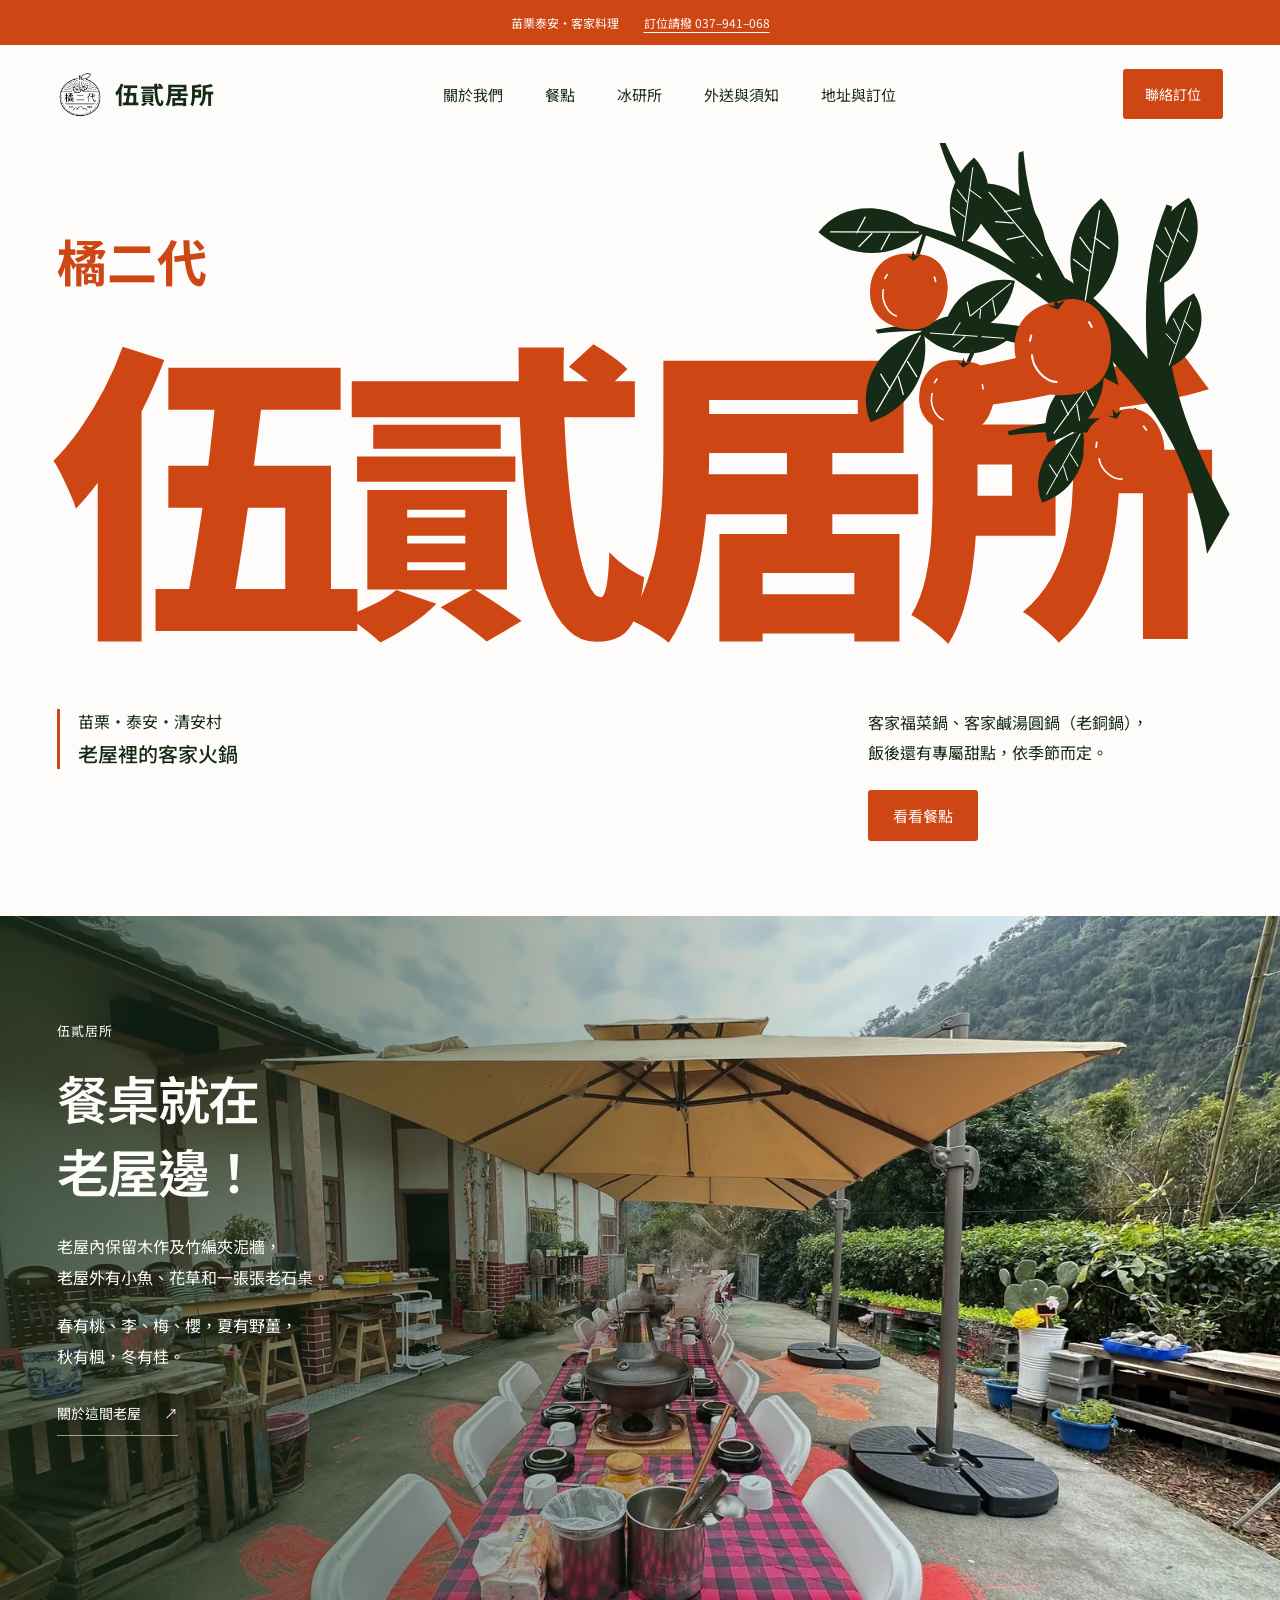
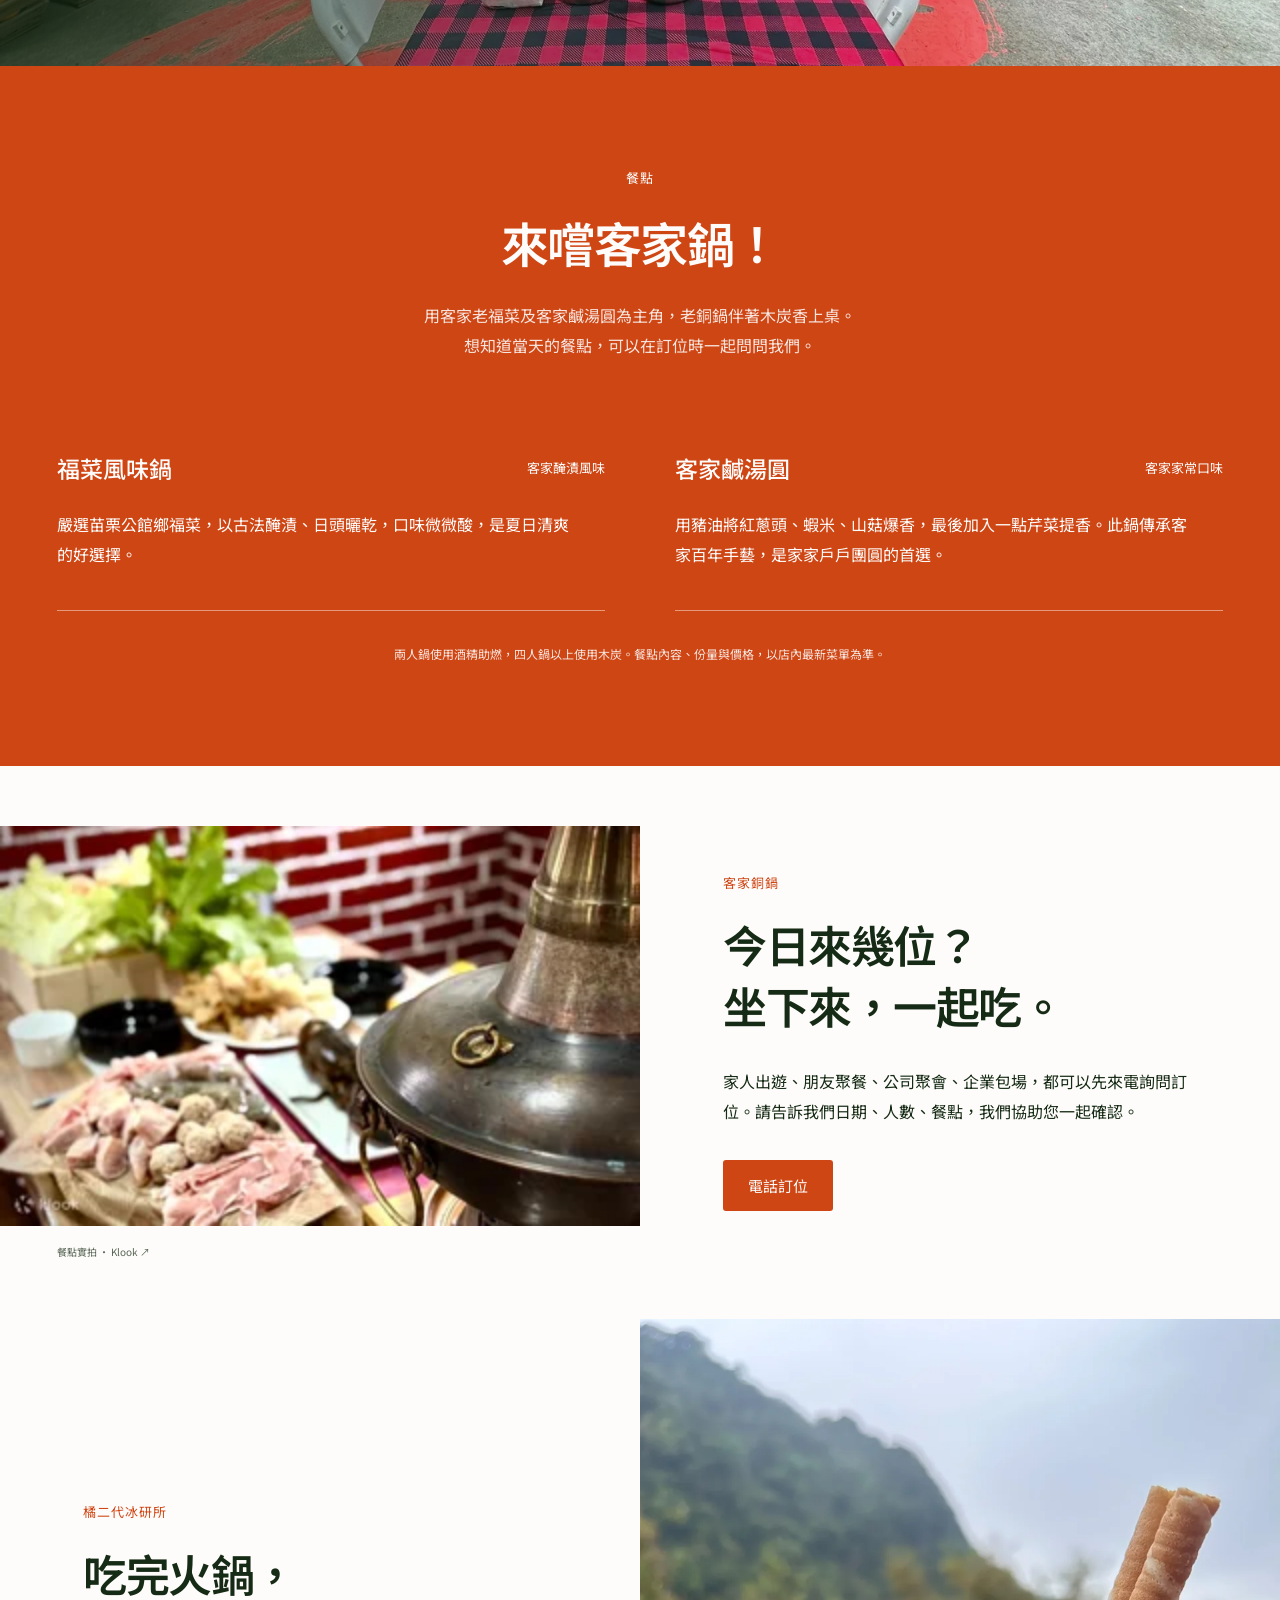
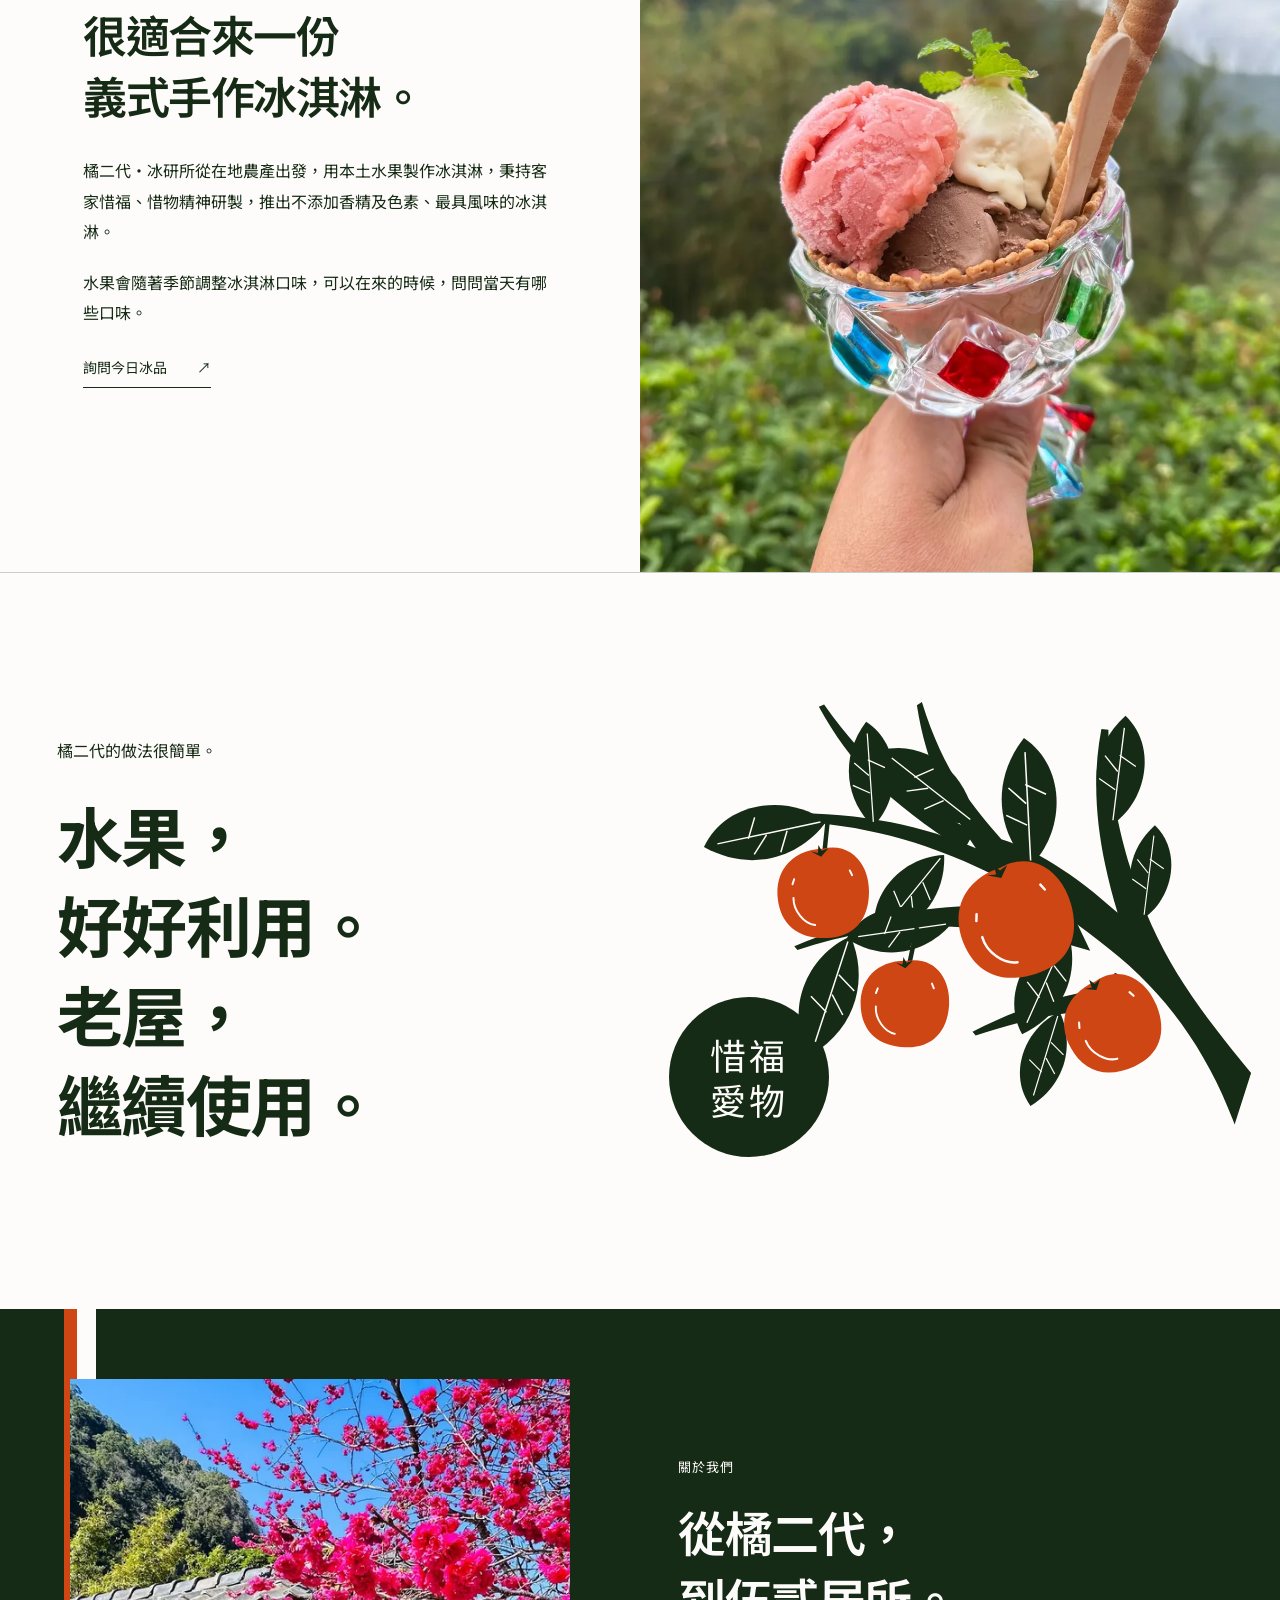
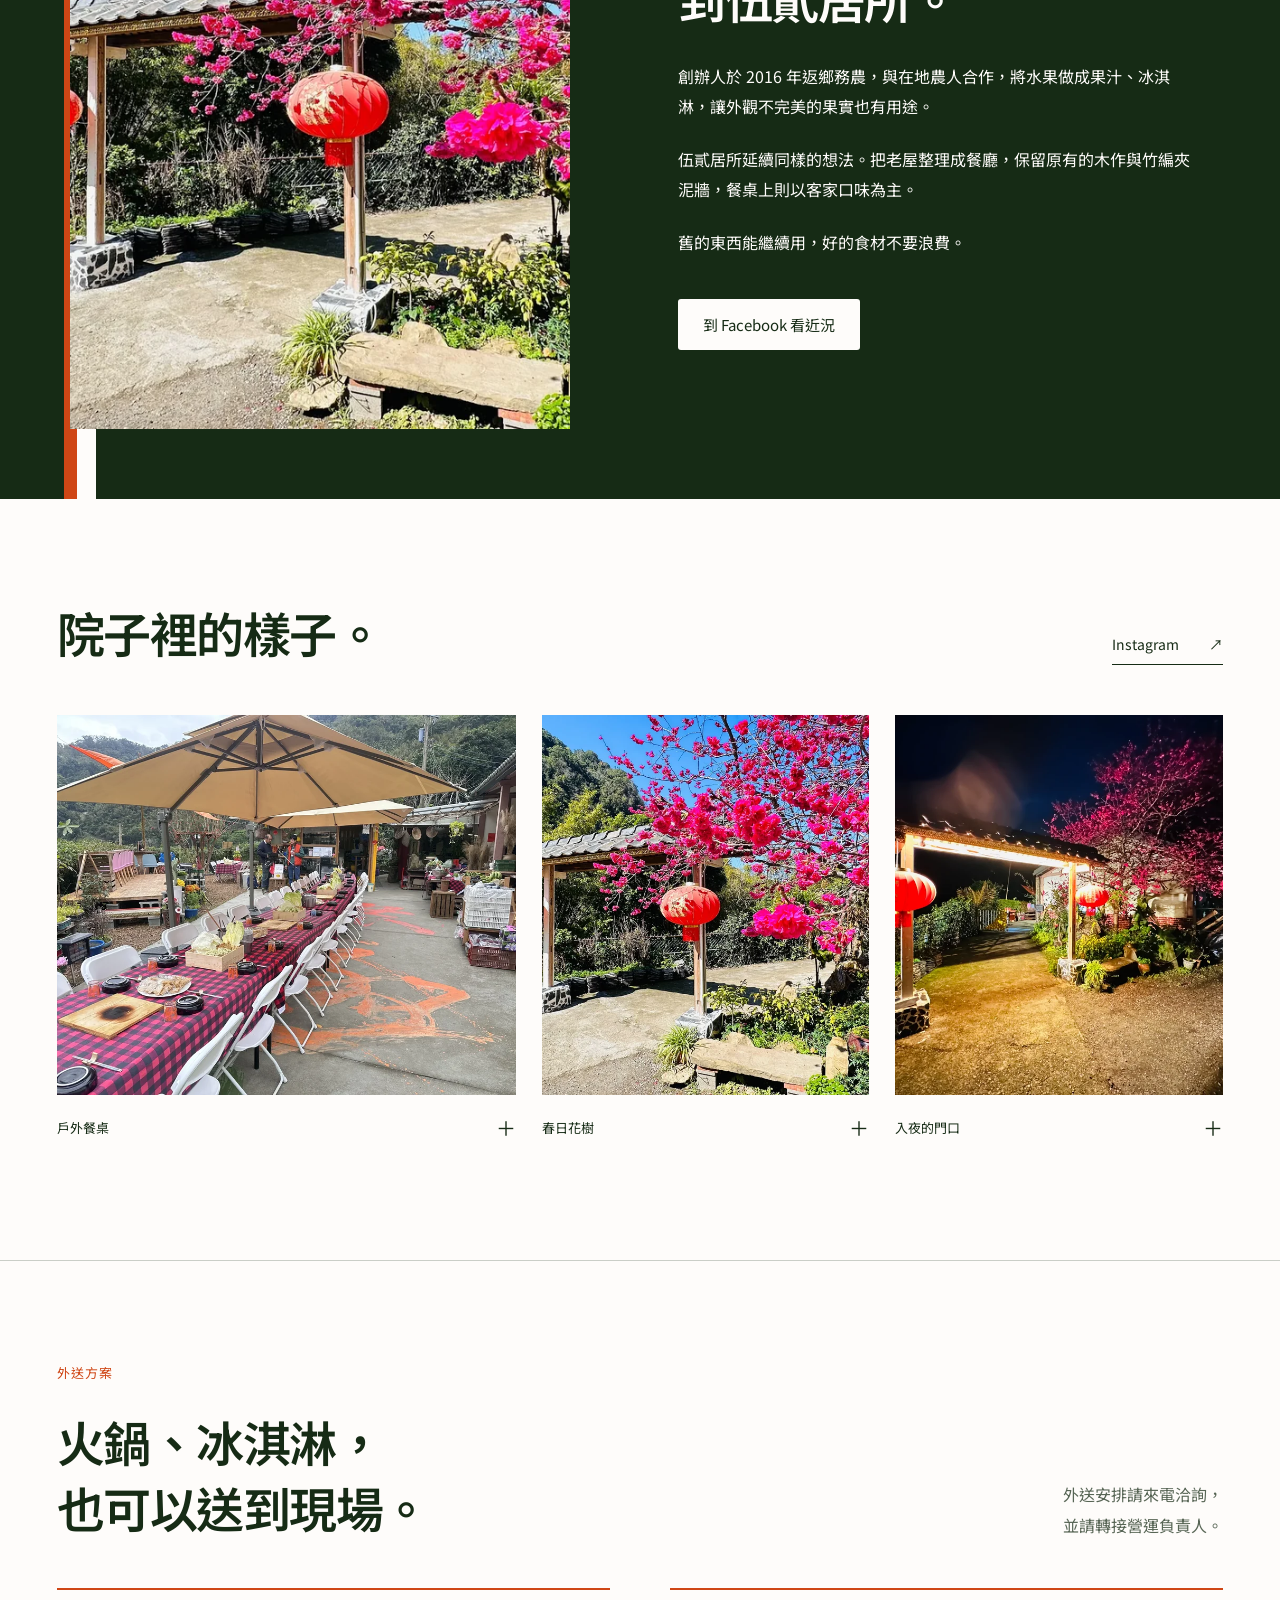
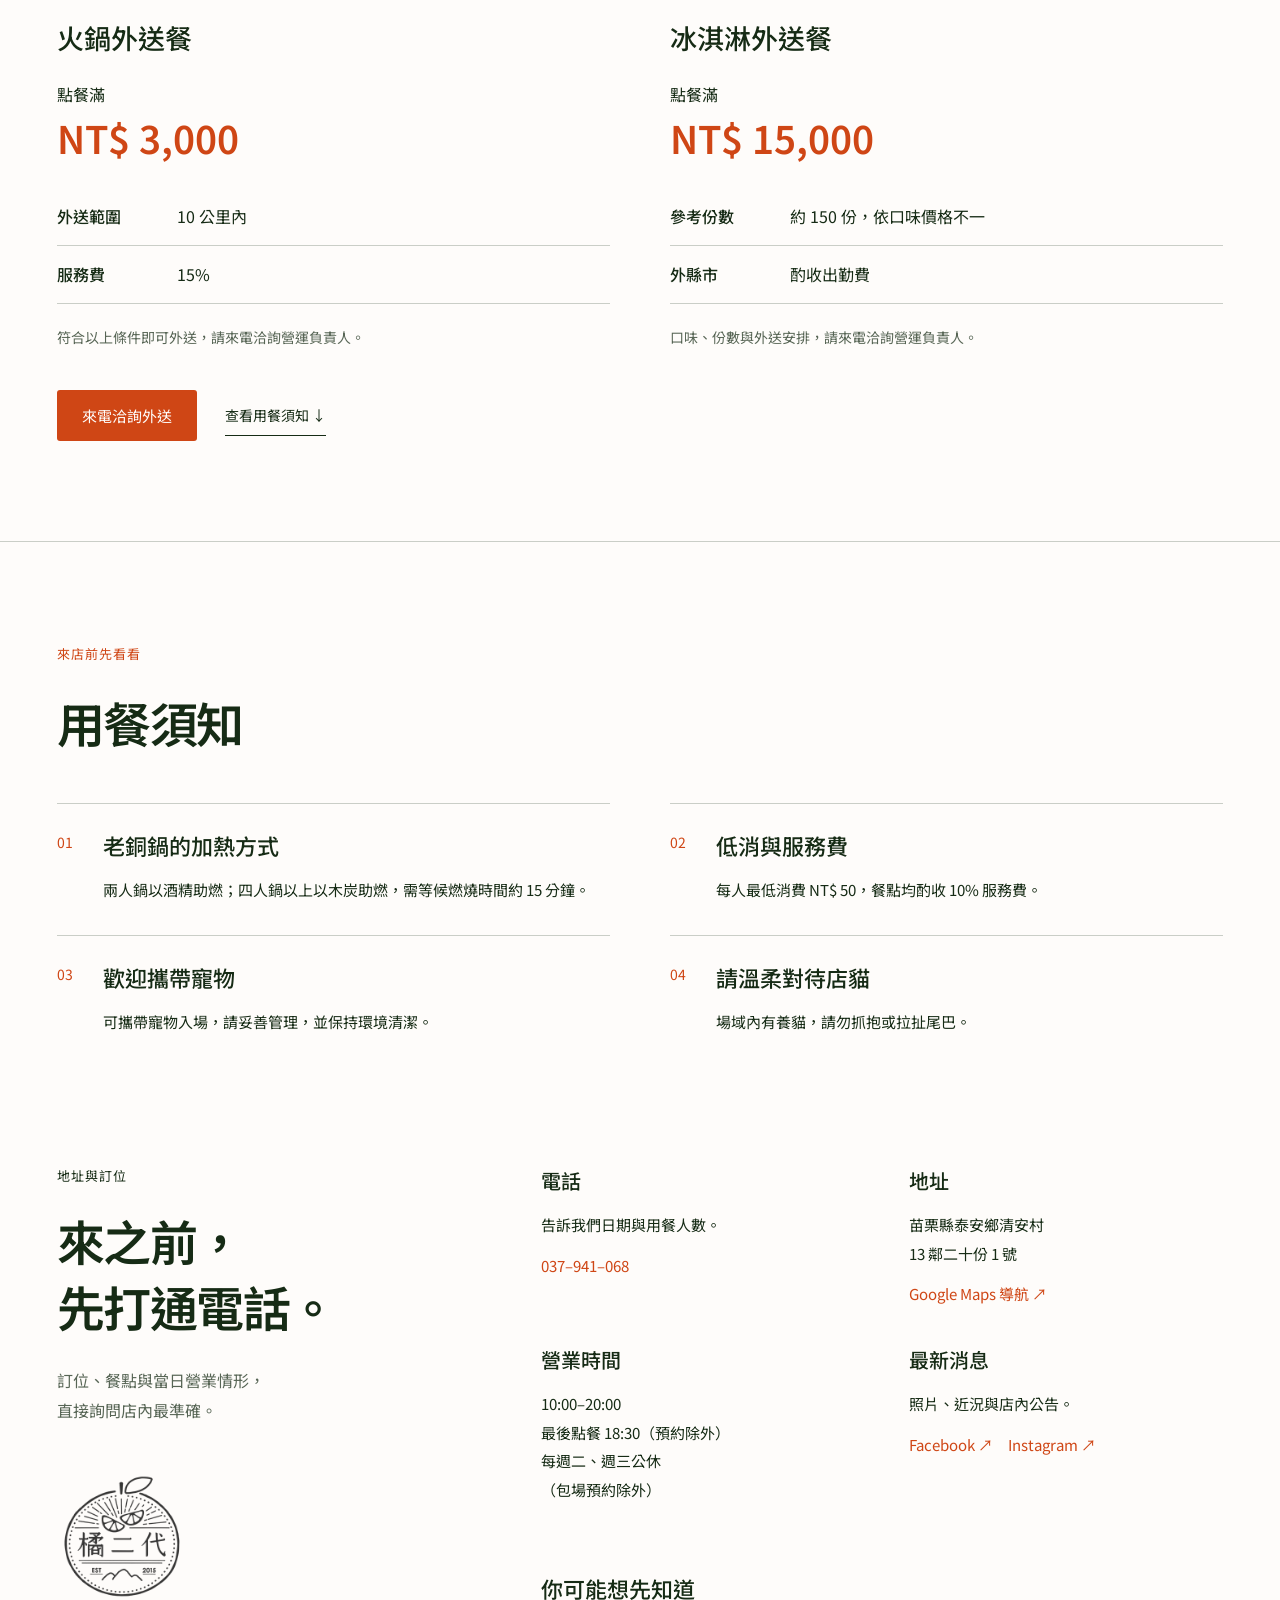
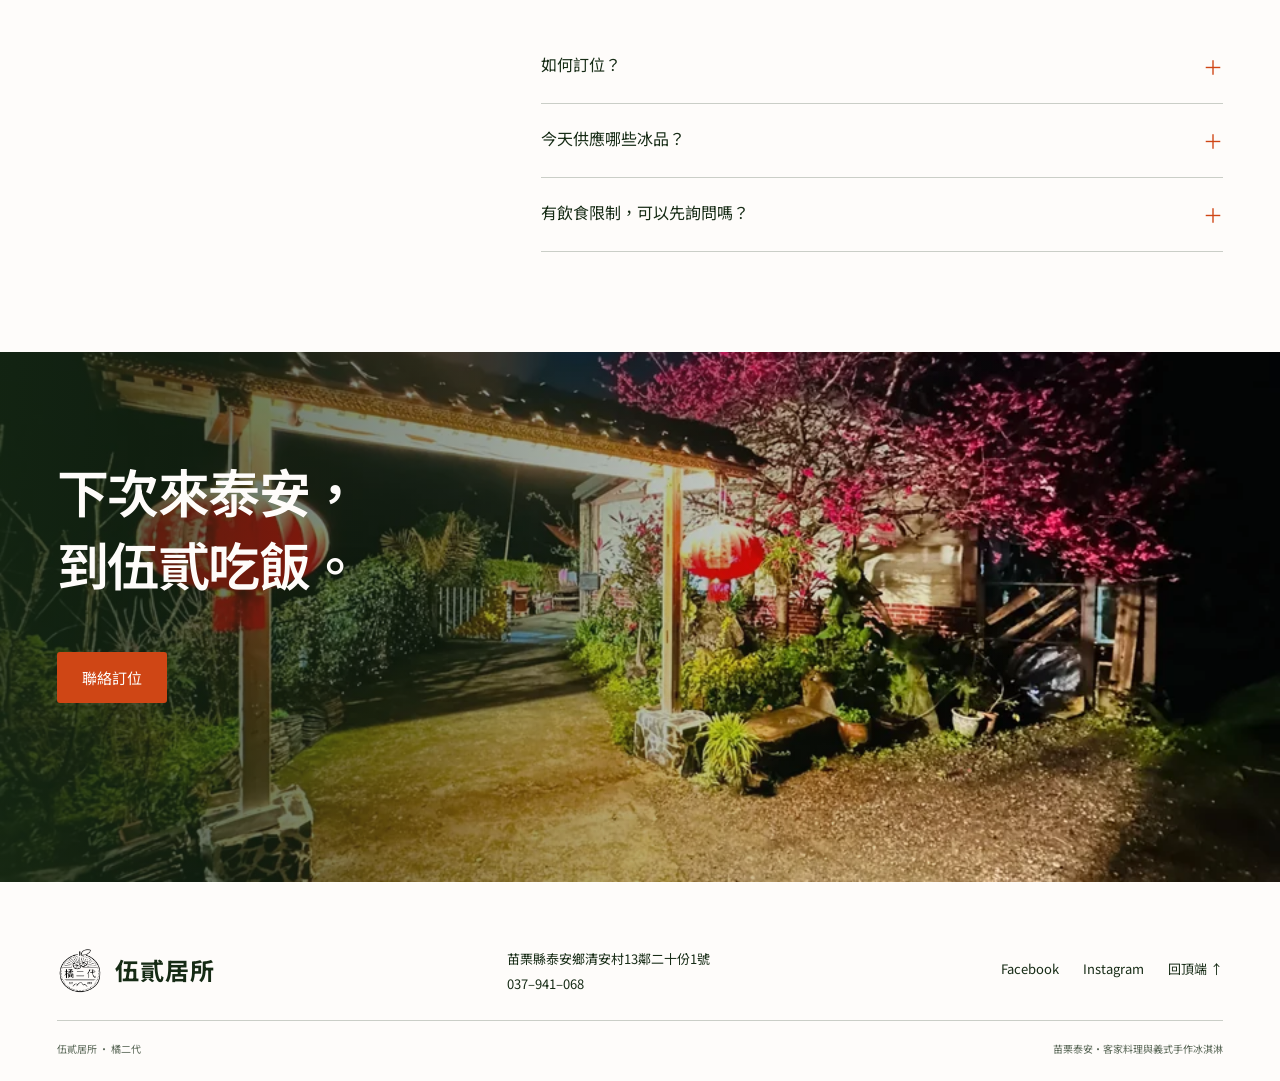
==== commit fa07b43b: "Prepare final C delivery homepage with SEO metadata and optimized assets" ====
--- a/v2/c/index.html
+++ b/v2/c/index.html
@@ -1,17 +1,17 @@
 <!doctype html>
-<html lang="zh-Hant"><head><meta charset="utf-8"><meta name="viewport" content="width=device-width,initial-scale=1"><meta name="robots" content="noindex,nofollow"><meta name="theme-color" content="#cf4615"><meta name="description" content="伍貳居所，橘二代在苗栗泰安的老屋餐廳。客家福菜銅鍋、鹹湯圓與水果冰淇淋。"><title>伍貳居所｜橘二代・泰安老屋餐廳</title><link rel="stylesheet" href="style.css?v=20260930-overlay"></head>
+<html lang="zh-Hant"><head><meta charset="utf-8"><meta name="viewport" content="width=device-width,initial-scale=1"><meta name="robots" content="noindex,nofollow"><meta name="theme-color" content="#cf4615"><meta name="description" content="伍貳居所是橘二代位於苗栗泰安清安村的老屋餐廳，供應客家福菜鍋、鹹湯圓鍋與義式手作冰淇淋。提供聚餐、包場與外送洽詢，訂位請撥 037-941-068。"><title>伍貳居所｜橘二代・苗栗泰安客家火鍋與手作冰淇淋</title><link rel="stylesheet" href="/v2/c/style.css?v=20261001-delivery"><link rel="icon" href="/v2/c/favicon.svg" type="image/svg+xml"></head>
 <body><a class="skip" href="#main">跳至主要內容</a>
 <div class="topline">苗栗泰安・客家料理 <a href="tel:037941068">訂位請撥 037–941–068</a></div>
-<header class="site-header"><a class="brand" href="#main"><img src="../../brand-assets/orange-logo.png" alt="橘二代"><span>伍貳居所</span></a><nav id="navigation" aria-label="主要導覽"><a href="#story">關於我們</a><a href="#food">餐點</a><a href="#ice">冰研所</a><a href="#delivery">外送與須知</a><a href="#visit">地址與訂位</a></nav><a class="header-contact" href="tel:037941068">聯絡訂位</a><button class="menu-toggle" aria-label="開啟導覽" aria-expanded="false" aria-controls="navigation"><span></span><span></span><span></span></button></header>
+<header class="site-header"><a class="brand" href="#main"><img src="/v2/assets/delivery/orange-logo-320.webp" alt="橘二代" width="857" height="846" decoding="async"><span>伍貳居所</span></a><nav id="navigation" aria-label="主要導覽"><a href="#story">關於我們</a><a href="#food">餐點</a><a href="#ice">冰研所</a><a href="#delivery">外送與須知</a><a href="#visit">地址與訂位</a></nav><a class="header-contact" href="tel:037941068">聯絡訂位</a><button class="menu-toggle" aria-label="開啟導覽" aria-expanded="false" aria-controls="navigation"><span></span><span></span><span></span></button></header>
 <main id="main">
-<section class="hero"><div class="hero-wordmark"><p class="parent-brand">橘二代</p><img class="branch" src="citrus-branch.svg" alt="" aria-hidden="true"><h1>伍貳居所</h1></div><div class="hero-foot"><p class="location"><span class="location-line"></span><span>苗栗・泰安・清安村<br><strong>老屋裡的客家火鍋</strong></span></p><div class="hero-intro"><p>客家福菜鍋、客家鹹湯圓鍋（老銅鍋），<br>飯後還有專屬甜點，依季節而定。</p><a class="button orange" href="#food">看看餐點</a></div></div></section>
-<section class="wide-photo intro-photo"><img src="../assets/frank-table.webp" alt="伍貳居所戶外長桌與遮陽傘，旁邊是老屋和山景" fetchpriority="high"><div class="photo-copy"><span class="small-label">伍貳居所</span><h2>餐桌就在<br>老屋邊！</h2><p>老屋內保留木作及竹編夾泥牆，<br>老屋外有小魚、花草和一張張老石桌。</p><p class="season-copy">春有桃、李、梅、櫻，夏有野薑，<br>秋有楓，冬有桂。</p><a class="white-link" href="#story">關於這間老屋 <span>↗</span></a></div></section>
+<section class="hero"><div class="hero-wordmark"><p class="parent-brand">橘二代</p><img class="branch" src="/v2/c/citrus-branch.svg" alt="" aria-hidden="true"><h1>伍貳居所</h1></div><div class="hero-foot"><p class="location"><span class="location-line"></span><span>苗栗・泰安・清安村<br><strong>老屋裡的客家火鍋</strong></span></p><div class="hero-intro"><p>客家福菜鍋、客家鹹湯圓鍋（老銅鍋），<br>飯後還有專屬甜點，依季節而定。</p><a class="button orange" href="#food">看看餐點</a></div></div></section>
+<section class="wide-photo intro-photo"><img src="/v2/assets/delivery/frank-table-1600.webp" alt="伍貳居所戶外長桌與遮陽傘，旁邊是老屋和山景" fetchpriority="high" width="2200" height="1650" decoding="async" srcset="/v2/assets/delivery/frank-table-480.webp 480w, /v2/assets/delivery/frank-table-960.webp 960w, /v2/assets/delivery/frank-table-1600.webp 1600w" sizes="(max-width:650px) 1100px, 100vw"><div class="photo-copy"><span class="small-label">伍貳居所</span><h2>餐桌就在<br>老屋邊！</h2><p>老屋內保留木作及竹編夾泥牆，<br>老屋外有小魚、花草和一張張老石桌。</p><p class="season-copy">春有桃、李、梅、櫻，夏有野薑，<br>秋有楓，冬有桂。</p><a class="white-link" href="#story">關於這間老屋 <span>↗</span></a></div></section>
 <section id="food" class="menu-section section"><div class="section-title" data-reveal><p class="small-label">餐點</p><h2>來嚐客家鍋！</h2><p>用客家老福菜及客家鹹湯圓為主角，老銅鍋伴著木炭香上桌。<br>想知道當天的餐點，可以在訂位時一起問問我們。</p></div><div class="menu-list"><article data-reveal><div class="menu-line"><h3>福菜風味鍋</h3><span>客家醃漬風味</span></div><p>嚴選苗栗公館鄉福菜，以古法醃漬、日頭曬乾，口味微微酸，是夏日清爽的好選擇。</p></article><article data-reveal><div class="menu-line"><h3>客家鹹湯圓</h3><span>客家家常口味</span></div><p>用豬油將紅蔥頭、蝦米、山菇爆香，最後加入一點芹菜提香。此鍋傳承客家百年手藝，是家家戶戶團圓的首選。</p></article></div><p class="menu-note">兩人鍋使用酒精助燃，四人鍋以上使用木炭。餐點內容、份量與價格，以店內最新菜單為準。</p></section>
-<section class="split food-split"><div class="split-photo hotpot"><img src="../../assets/lpgxgohvcxycmftrteom.webp" alt="伍貳居所銅鍋搭配肉品與蔬菜，Klook 實拍" loading="lazy"><span class="credit">餐點實拍 · Klook</span></div><div class="split-copy" data-reveal><span class="small-label">客家銅鍋</span><h2>今日來幾位？<br>坐下來，一起吃。</h2><p>家人出遊、朋友聚餐、公司聚會、企業包場，都可以先來電詢問訂位。請告訴我們日期、人數、餐點，我們協助您一起確認。</p><a class="button" href="tel:037941068">電話訂位</a></div></section>
-<section id="ice" class="split ice-split"><div class="split-copy" data-reveal><span class="small-label">橘二代冰研所</span><h2>吃完火鍋，<br>很適合來一份<br>義式手作冰淇淋。</h2><p>橘二代・冰研所從在地農產出發，用本土水果製作冰淇淋，秉持客家惜福、惜物精神研製，推出不添加香精及色素、最具風味的冰淇淋。</p><p>水果會隨著季節調整冰淇淋口味，可以在來的時候，問問當天有哪些口味。</p><a class="text-link" href="tel:037941068">詢問今日冰品 <span>↗</span></a></div><div class="split-photo dessert"><img src="../assets/frank-ice.webp" alt="手捧三球水果冰淇淋與餅乾棒，背景是泰安山景" loading="lazy" ></div></section>
-<section class="brand-statement" aria-label="橘二代的品牌理念"><div class="statement-copy" data-reveal><p>橘二代的做法很簡單。</p><h2>水果，<br>好好利用。<br>老屋，<br>繼續使用。</h2></div><div class="statement-art"><img src="citrus-branch.svg" alt="" aria-hidden="true"><span class="care-label">惜福<br>愛物</span></div></section>
-<section id="story" class="story"><div class="story-photo"><img src="../assets/frank-blossom.webp" alt="伍貳居所春日盛開的粉紅花樹與紅燈籠" loading="lazy" ></div><div class="story-copy" data-reveal><span class="small-label">關於我們</span><h2>從橘二代，<br>到伍貳居所。</h2><p>創辦人於 2016 年返鄉務農，與在地農人合作，將水果做成果汁、冰淇淋，讓外觀不完美的果實也有用途。</p><p>伍貳居所延續同樣的想法。把老屋整理成餐廳，保留原有的木作與竹編夾泥牆，餐桌上則以客家口味為主。</p><p>舊的東西能繼續用，好的食材不要浪費。</p><a class="button light" href="https://www.facebook.com/p/%E4%BC%8D%E8%B2%B3%E5%B1%85%E6%89%80-61569992565634/" target="_blank" rel="noopener">到 Facebook 看近況</a></div></section>
-<section class="album section"><div class="album-title"><h2>院子裡的樣子。</h2><a class="text-link" href="https://www.instagram.com/52hungry.house/" target="_blank" rel="noopener">Instagram <span>↗</span></a></div><div class="gallery"><button class="gallery-item" data-photo="../assets/frank-patio.webp" data-caption="戶外餐桌" aria-label="放大：戶外餐桌"><img src="../assets/frank-patio.webp" alt="遮陽傘下的戶外長桌" loading="lazy" ><span>戶外餐桌 <b>＋</b></span></button><button class="gallery-item" data-photo="../assets/frank-blossom.webp" data-caption="春日花樹" aria-label="放大：春日花樹"><img src="../assets/frank-blossom.webp" alt="院子旁的粉紅花樹與紅燈籠" loading="lazy" ><span>春日花樹 <b>＋</b></span></button><button class="gallery-item" data-photo="../assets/frank-night.webp" data-caption="入夜的門口" aria-label="放大：入夜的門口"><img src="../assets/frank-night.webp" alt="夜間亮著燈的庭院入口與粉紅花樹" loading="lazy" ><span>入夜的門口 <b>＋</b></span></button></div></section>
+<section class="split food-split"><div class="split-photo hotpot"><img src="/v2/assets/delivery/lpgxgohvcxycmftrteom-320.webp" alt="伍貳居所銅鍋搭配肉品與蔬菜，Klook 實拍" loading="lazy" width="750" height="469" decoding="async"><a class="credit" href="https://www.klook.com/zh-TW/activity/147607-fifty-two-house-restaurant/" target="_blank" rel="noopener">餐點實拍 · Klook ↗</a></div><div class="split-copy" data-reveal><span class="small-label">客家銅鍋</span><h2>今日來幾位？<br>坐下來，一起吃。</h2><p>家人出遊、朋友聚餐、公司聚會、企業包場，都可以先來電詢問訂位。請告訴我們日期、人數、餐點，我們協助您一起確認。</p><a class="button" href="tel:037941068">電話訂位</a></div></section>
+<section id="ice" class="split ice-split"><div class="split-copy" data-reveal><span class="small-label">橘二代冰研所</span><h2>吃完火鍋，<br>很適合來一份<br>義式手作冰淇淋。</h2><p>橘二代・冰研所從在地農產出發，用本土水果製作冰淇淋，秉持客家惜福、惜物精神研製，推出不添加香精及色素、最具風味的冰淇淋。</p><p>水果會隨著季節調整冰淇淋口味，可以在來的時候，問問當天有哪些口味。</p><a class="text-link" href="tel:037941068">詢問今日冰品 <span>↗</span></a></div><div class="split-photo dessert"><img src="/v2/assets/delivery/frank-ice-1600.webp" alt="手捧三球水果冰淇淋與餅乾棒，背景是泰安山景" loading="lazy"  width="1650" height="2200" decoding="async" srcset="/v2/assets/delivery/frank-ice-480.webp 480w, /v2/assets/delivery/frank-ice-960.webp 960w, /v2/assets/delivery/frank-ice-1600.webp 1600w" sizes="(max-width:650px) 100vw, 50vw"></div></section>
+<section class="brand-statement" aria-label="橘二代的品牌理念"><div class="statement-copy" data-reveal><p>橘二代的做法很簡單。</p><h2>水果，<br>好好利用。<br>老屋，<br>繼續使用。</h2></div><div class="statement-art"><img src="/v2/c/citrus-branch.svg" alt="" aria-hidden="true"><span class="care-label">惜福<br>愛物</span></div></section>
+<section id="story" class="story"><div class="story-photo"><img src="/v2/assets/delivery/frank-blossom-1600.webp" alt="伍貳居所春日盛開的粉紅花樹與紅燈籠" loading="lazy"  width="2200" height="1650" decoding="async" srcset="/v2/assets/delivery/frank-blossom-480.webp 480w, /v2/assets/delivery/frank-blossom-960.webp 960w, /v2/assets/delivery/frank-blossom-1600.webp 1600w" sizes="(max-width:650px) 100vw, 50vw"></div><div class="story-copy" data-reveal><span class="small-label">關於我們</span><h2>從橘二代，<br>到伍貳居所。</h2><p>創辦人於 2016 年返鄉務農，與在地農人合作，將水果做成果汁、冰淇淋，讓外觀不完美的果實也有用途。</p><p>伍貳居所延續同樣的想法。把老屋整理成餐廳，保留原有的木作與竹編夾泥牆，餐桌上則以客家口味為主。</p><p>舊的東西能繼續用，好的食材不要浪費。</p><a class="button light" href="https://www.facebook.com/p/%E4%BC%8D%E8%B2%B3%E5%B1%85%E6%89%80-61569992565634/" target="_blank" rel="noopener">到 Facebook 看近況</a></div></section>
+<section class="album section"><div class="album-title"><h2>院子裡的樣子。</h2><a class="text-link" href="https://www.instagram.com/52hungry.house/" target="_blank" rel="noopener">Instagram <span>↗</span></a></div><div class="gallery"><button class="gallery-item" data-photo="/v2/assets/delivery/frank-patio-1600.webp" data-caption="戶外餐桌" aria-label="放大：戶外餐桌"><img src="/v2/assets/delivery/frank-patio-1600.webp" alt="遮陽傘下的戶外長桌" loading="lazy"  width="2200" height="1650" decoding="async" srcset="/v2/assets/delivery/frank-patio-480.webp 480w, /v2/assets/delivery/frank-patio-960.webp 960w, /v2/assets/delivery/frank-patio-1600.webp 1600w" sizes="(max-width:650px) 100vw, 50vw"><span>戶外餐桌 <b>＋</b></span></button><button class="gallery-item" data-photo="/v2/assets/delivery/frank-blossom-1600.webp" data-caption="春日花樹" aria-label="放大：春日花樹"><img src="/v2/assets/delivery/frank-blossom-1600.webp" alt="院子旁的粉紅花樹與紅燈籠" loading="lazy"  width="2200" height="1650" decoding="async" srcset="/v2/assets/delivery/frank-blossom-480.webp 480w, /v2/assets/delivery/frank-blossom-960.webp 960w, /v2/assets/delivery/frank-blossom-1600.webp 1600w" sizes="(max-width:650px) 100vw, 50vw"><span>春日花樹 <b>＋</b></span></button><button class="gallery-item" data-photo="/v2/assets/delivery/frank-night-1600.webp" data-caption="入夜的門口" aria-label="放大：入夜的門口"><img src="/v2/assets/delivery/frank-night-1600.webp" alt="夜間亮著燈的庭院入口與粉紅花樹" loading="lazy"  width="2200" height="1650" decoding="async" srcset="/v2/assets/delivery/frank-night-480.webp 480w, /v2/assets/delivery/frank-night-960.webp 960w, /v2/assets/delivery/frank-night-1600.webp 1600w" sizes="(max-width:650px) 100vw, 50vw"><span>入夜的門口 <b>＋</b></span></button></div></section>
 <section id="delivery" class="delivery section" aria-labelledby="delivery-title">
 <div class="service-heading"><div><p class="small-label">外送方案</p><h2 id="delivery-title">火鍋、冰淇淋，<br>也可以送到現場。</h2></div><p>外送安排請來電洽詢，<br>並請轉接營運負責人。</p></div>
 <div class="delivery-options">
@@ -25,7 +25,7 @@
 <li><h3>歡迎攜帶寵物</h3><p>可攜帶寵物入場，請妥善管理，並保持環境清潔。</p></li>
 <li><h3>請溫柔對待店貓</h3><p>場域內有養貓，請勿抓抱或拉扯尾巴。</p></li>
 </ol></section>
-<section id="visit" class="contact section"><div class="contact-title" data-reveal><span class="small-label">地址與訂位</span><h2>來之前，<br>先打通電話。</h2><p>訂位、餐點與當日營業情形，<br>直接詢問店內最準確。</p><img class="contact-logo" src="../../brand-assets/orange-logo.png" alt="橘二代品牌標誌" loading="lazy"></div><div class="contact-content"><div class="contact-grid"><div><h3>電話</h3><p>告訴我們日期與用餐人數。</p><a href="tel:037941068">037–941–068</a></div><div><h3>地址</h3><p>苗栗縣泰安鄉清安村<br>13 鄰二十份 1 號</p><a href="https://www.google.com/maps/search/?api=1&amp;query=伍貳居所+苗栗縣泰安鄉清安村13鄰二十份1號" target="_blank" rel="noopener">Google Maps 導航 ↗</a></div><div class="opening-hours"><h3>營業時間</h3><p>10:00–20:00<br>最後點餐 18:30（預約除外）<br>每週二、週三公休<br>（包場預約除外）</p></div><div><h3>最新消息</h3><p>照片、近況與店內公告。</p><a href="https://www.facebook.com/p/%E4%BC%8D%E8%B2%B3%E5%B1%85%E6%89%80-61569992565634/" target="_blank" rel="noopener">Facebook ↗</a><a href="https://www.instagram.com/52hungry.house/" target="_blank" rel="noopener">Instagram ↗</a></div></div><div class="faq"><h3>你可能想先知道</h3><details><summary>如何訂位？<span>＋</span></summary><p>請撥打 037–941–068，告訴店內預計用餐的日期與人數，由店家確認座位。</p></details><details><summary>今天供應哪些冰品？<span>＋</span></summary><p>冰品依當季水果與店內供應調整，請於訂位時詢問。冰研所另有清安村 59 號據點，本頁地圖指向伍貳居所餐廳。</p></details><details><summary>有飲食限制，可以先詢問嗎？<span>＋</span></summary><p>可以先告知店內需要避開的食材，由店家確認能否提供適合的餐點。</p></details></div></div></section>
-<section class="last-photo wide-photo"><img src="../assets/frank-night.webp" alt="夜間亮著燈的伍貳居所入口與粉紅花樹" loading="lazy" ><div class="photo-copy"><h2>下次來泰安，<br>到伍貳吃飯。</h2><a class="button orange" href="tel:037941068">聯絡訂位</a></div></section>
-</main><footer><div class="footer-top"><a class="brand" href="#main"><img src="../../brand-assets/orange-logo.png" alt="橘二代"><span>伍貳居所</span></a><p>苗栗縣泰安鄉清安村13鄰二十份1號<br><a href="tel:037941068">037–941–068</a></p><div><a href="https://www.facebook.com/p/%E4%BC%8D%E8%B2%B3%E5%B1%85%E6%89%80-61569992565634/" target="_blank" rel="noopener">Facebook</a><a href="https://www.instagram.com/52hungry.house/" target="_blank" rel="noopener">Instagram</a><a href="#main">回頂端 ↑</a></div></div><details class="source-note"><summary>設計預覽與素材說明</summary><p>本頁為設計預覽，非正式營運網站。品牌資料與本次新增的庭院、冰品照片由橘二代共享相簿提供，銅鍋實拍來自 <a href="https://www.klook.com/zh-TW/activity/147607-fifty-two-house-restaurant/" target="_blank" rel="noopener">Klook</a>。照片權利歸各權利人；營業時間與用餐規範依店家提供資訊更新，最新菜單與 LINE 尚待確認。版面參考 Dine，內容、橘枝圖形與程式為本專案重新製作。</p></details><div class="version-links"><span>伍貳居所 · 橘二代</span><div><a href="../compare/">新版 A／C</a><a href="../../c/">保留版 C</a></div></div></footer>
-<div class="mobile-dock"><a href="tel:037941068">電話訂位</a><a href="https://www.google.com/maps/search/?api=1&amp;query=伍貳居所+苗栗縣泰安鄉清安村13鄰二十份1號" target="_blank" rel="noopener">地圖導航 ↗</a></div><dialog id="photo-dialog" aria-label="照片大圖"><button class="dialog-close" aria-label="關閉照片">×</button><img alt=""><p></p></dialog><script src="../shared.js"></script><script src="motion.js"></script></body></html>
+<section id="visit" class="contact section"><div class="contact-title" data-reveal><span class="small-label">地址與訂位</span><h2>來之前，<br>先打通電話。</h2><p>訂位、餐點與當日營業情形，<br>直接詢問店內最準確。</p><img class="contact-logo" src="/v2/assets/delivery/orange-logo-320.webp" alt="橘二代品牌標誌" loading="lazy" width="857" height="846" decoding="async"></div><div class="contact-content"><div class="contact-grid"><div><h3>電話</h3><p>告訴我們日期與用餐人數。</p><a href="tel:037941068">037–941–068</a></div><div><h3>地址</h3><p>苗栗縣泰安鄉清安村<br>13 鄰二十份 1 號</p><a href="https://www.google.com/maps/search/?api=1&amp;query=%E4%BC%8D%E8%B2%B3%E5%B1%85%E6%89%80%20%E8%8B%97%E6%A0%97%E7%B8%A3%E6%B3%B0%E5%AE%89%E9%84%89%E6%B8%85%E5%AE%89%E6%9D%9113%E9%84%B0%E4%BA%8C%E5%8D%81%E4%BB%BD1%E8%99%9F" target="_blank" rel="noopener">Google Maps 導航 ↗</a></div><div class="opening-hours"><h3>營業時間</h3><p>10:00–20:00<br>最後點餐 18:30（預約除外）<br>每週二、週三公休<br>（包場預約除外）</p></div><div><h3>最新消息</h3><p>照片、近況與店內公告。</p><a href="https://www.facebook.com/p/%E4%BC%8D%E8%B2%B3%E5%B1%85%E6%89%80-61569992565634/" target="_blank" rel="noopener">Facebook ↗</a><a href="https://www.instagram.com/52hungry.house/" target="_blank" rel="noopener">Instagram ↗</a></div></div><div class="faq"><h3>你可能想先知道</h3><details><summary>如何訂位？<span>＋</span></summary><p>請撥打 037–941–068，告訴店內預計用餐的日期與人數，由店家確認座位。</p></details><details><summary>今天供應哪些冰品？<span>＋</span></summary><p>冰品依當季水果與店內供應調整，請於訂位時詢問。冰研所另有清安村 59 號據點，本頁地圖指向伍貳居所餐廳。</p></details><details><summary>有飲食限制，可以先詢問嗎？<span>＋</span></summary><p>可以先告知店內需要避開的食材，由店家確認能否提供適合的餐點。</p></details></div></div></section>
+<section class="last-photo wide-photo"><img src="/v2/assets/delivery/frank-night-1600.webp" alt="夜間亮著燈的伍貳居所入口與粉紅花樹" loading="lazy"  width="2200" height="1650" decoding="async" srcset="/v2/assets/delivery/frank-night-480.webp 480w, /v2/assets/delivery/frank-night-960.webp 960w, /v2/assets/delivery/frank-night-1600.webp 1600w" sizes="(max-width:650px) 100vw, 50vw"><div class="photo-copy"><h2>下次來泰安，<br>到伍貳吃飯。</h2><a class="button orange" href="tel:037941068">聯絡訂位</a></div></section>
+</main><footer><div class="footer-top"><a class="brand" href="#main"><img src="/v2/assets/delivery/orange-logo-320.webp" alt="橘二代" width="857" height="846" decoding="async"><span>伍貳居所</span></a><p>苗栗縣泰安鄉清安村13鄰二十份1號<br><a href="tel:037941068">037–941–068</a></p><div><a href="https://www.facebook.com/p/%E4%BC%8D%E8%B2%B3%E5%B1%85%E6%89%80-61569992565634/" target="_blank" rel="noopener">Facebook</a><a href="https://www.instagram.com/52hungry.house/" target="_blank" rel="noopener">Instagram</a><a href="#main">回頂端 ↑</a></div></div><div class="version-links"><span>伍貳居所 · 橘二代</span><span>苗栗泰安・客家料理與義式手作冰淇淋</span></div></footer>
+<div class="mobile-dock"><a href="tel:037941068">電話訂位</a><a href="https://www.google.com/maps/search/?api=1&amp;query=%E4%BC%8D%E8%B2%B3%E5%B1%85%E6%89%80%20%E8%8B%97%E6%A0%97%E7%B8%A3%E6%B3%B0%E5%AE%89%E9%84%89%E6%B8%85%E5%AE%89%E6%9D%9113%E9%84%B0%E4%BA%8C%E5%8D%81%E4%BB%BD1%E8%99%9F" target="_blank" rel="noopener">地圖導航 ↗</a></div><dialog id="photo-dialog" aria-label="照片大圖"><button class="dialog-close" aria-label="關閉照片">×</button><img alt=""><p></p></dialog><script src="/v2/shared.js"></script><script src="/v2/c/motion.js"></script></body></html>
--- a/v2/c/style.css
+++ b/v2/c/style.css
@@ -99,3 +99,14 @@
 }
 
 @media(max-width:650px){.contact-grid .opening-hours{grid-column:1/-1}}
+
+/* Delivery polish: keyboard focus, anchors and stable intrinsic image sizes. */
+html{scroll-padding-top:24px}
+:focus-visible{outline:3px solid var(--orange);outline-offset:5px}
+.photo-copy :focus-visible,.story-copy :focus-visible{outline-color:var(--paper)}
+.brand img,.contact-logo{height:auto}
+.contact-grid a{overflow-wrap:anywhere}
+@media(max-width:650px){.version-links{flex-wrap:wrap;line-height:1.8}.white-link{min-height:44px}.contact-grid a{display:inline-block;min-height:44px;padding:6px 0}}
+
+footer .version-links{margin-top:24px;padding-top:20px;border-top:1px solid var(--line)}
+.hotpot .credit{display:block}
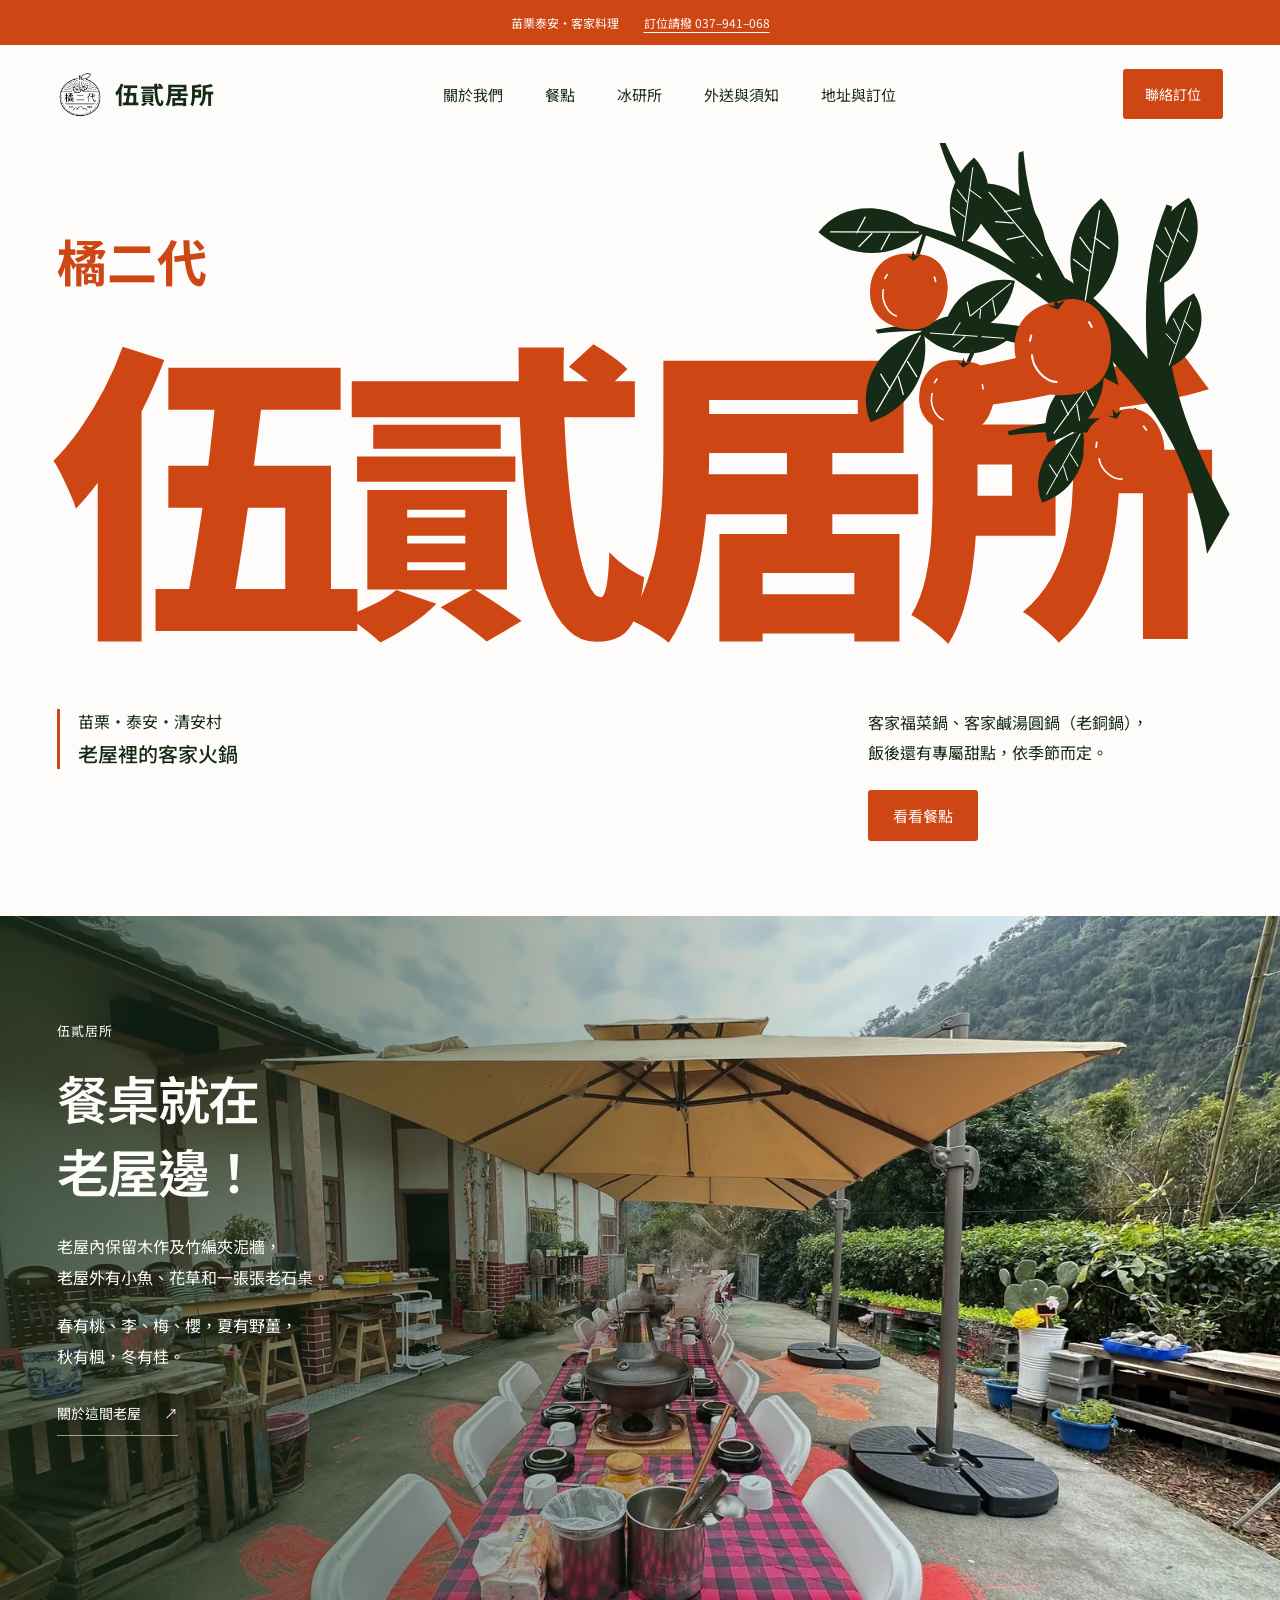
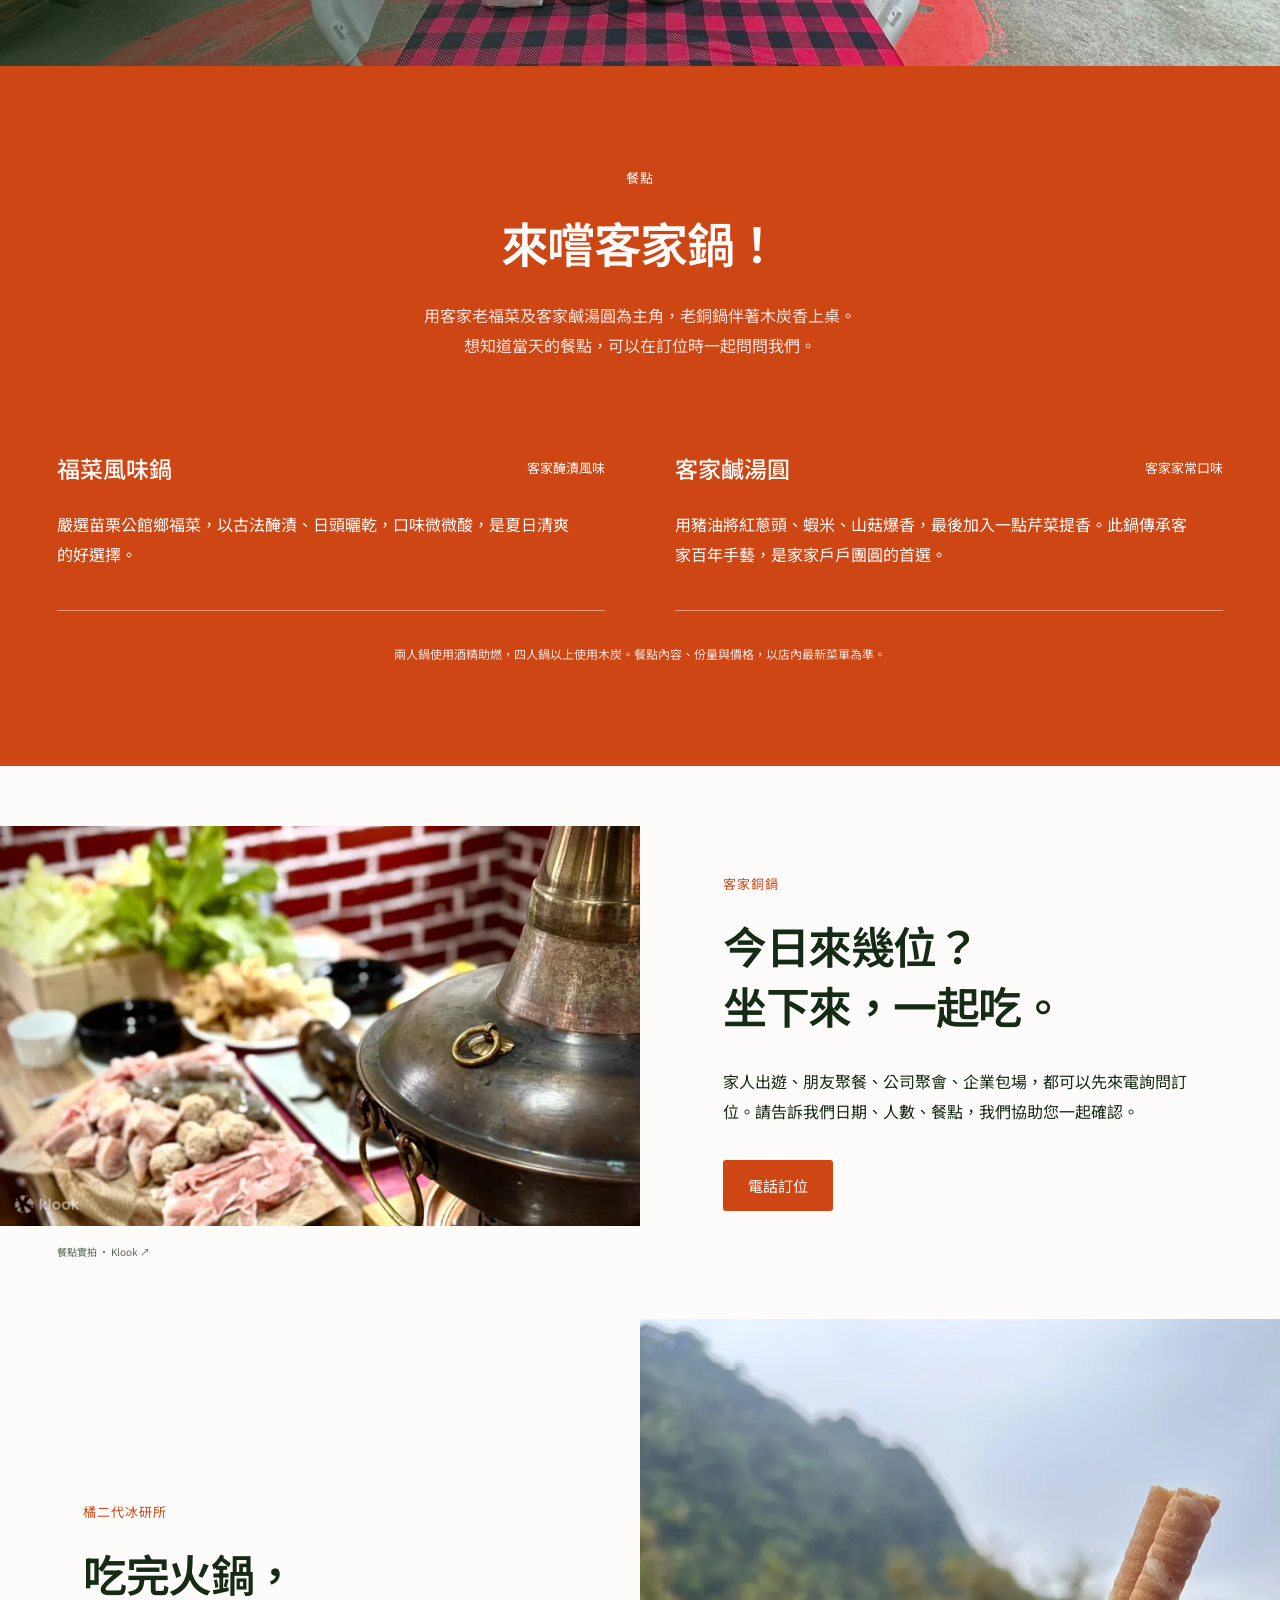
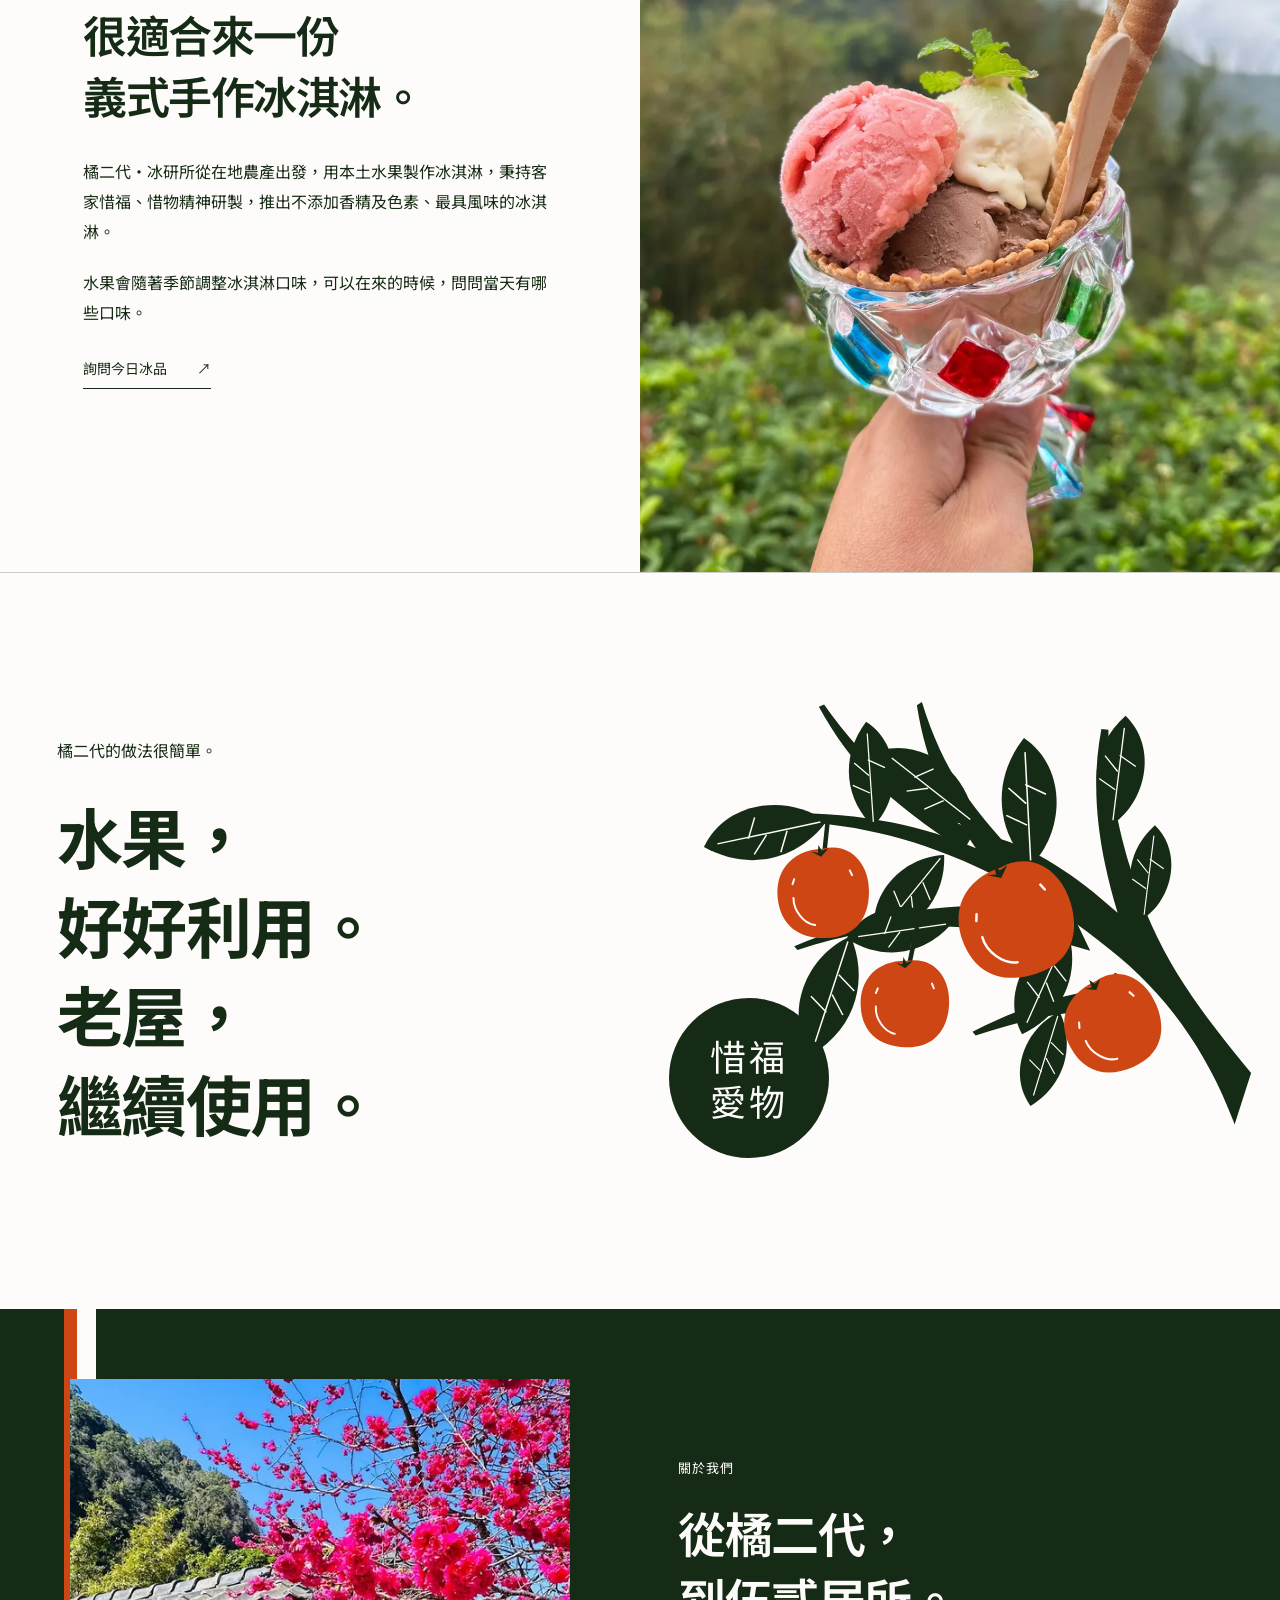
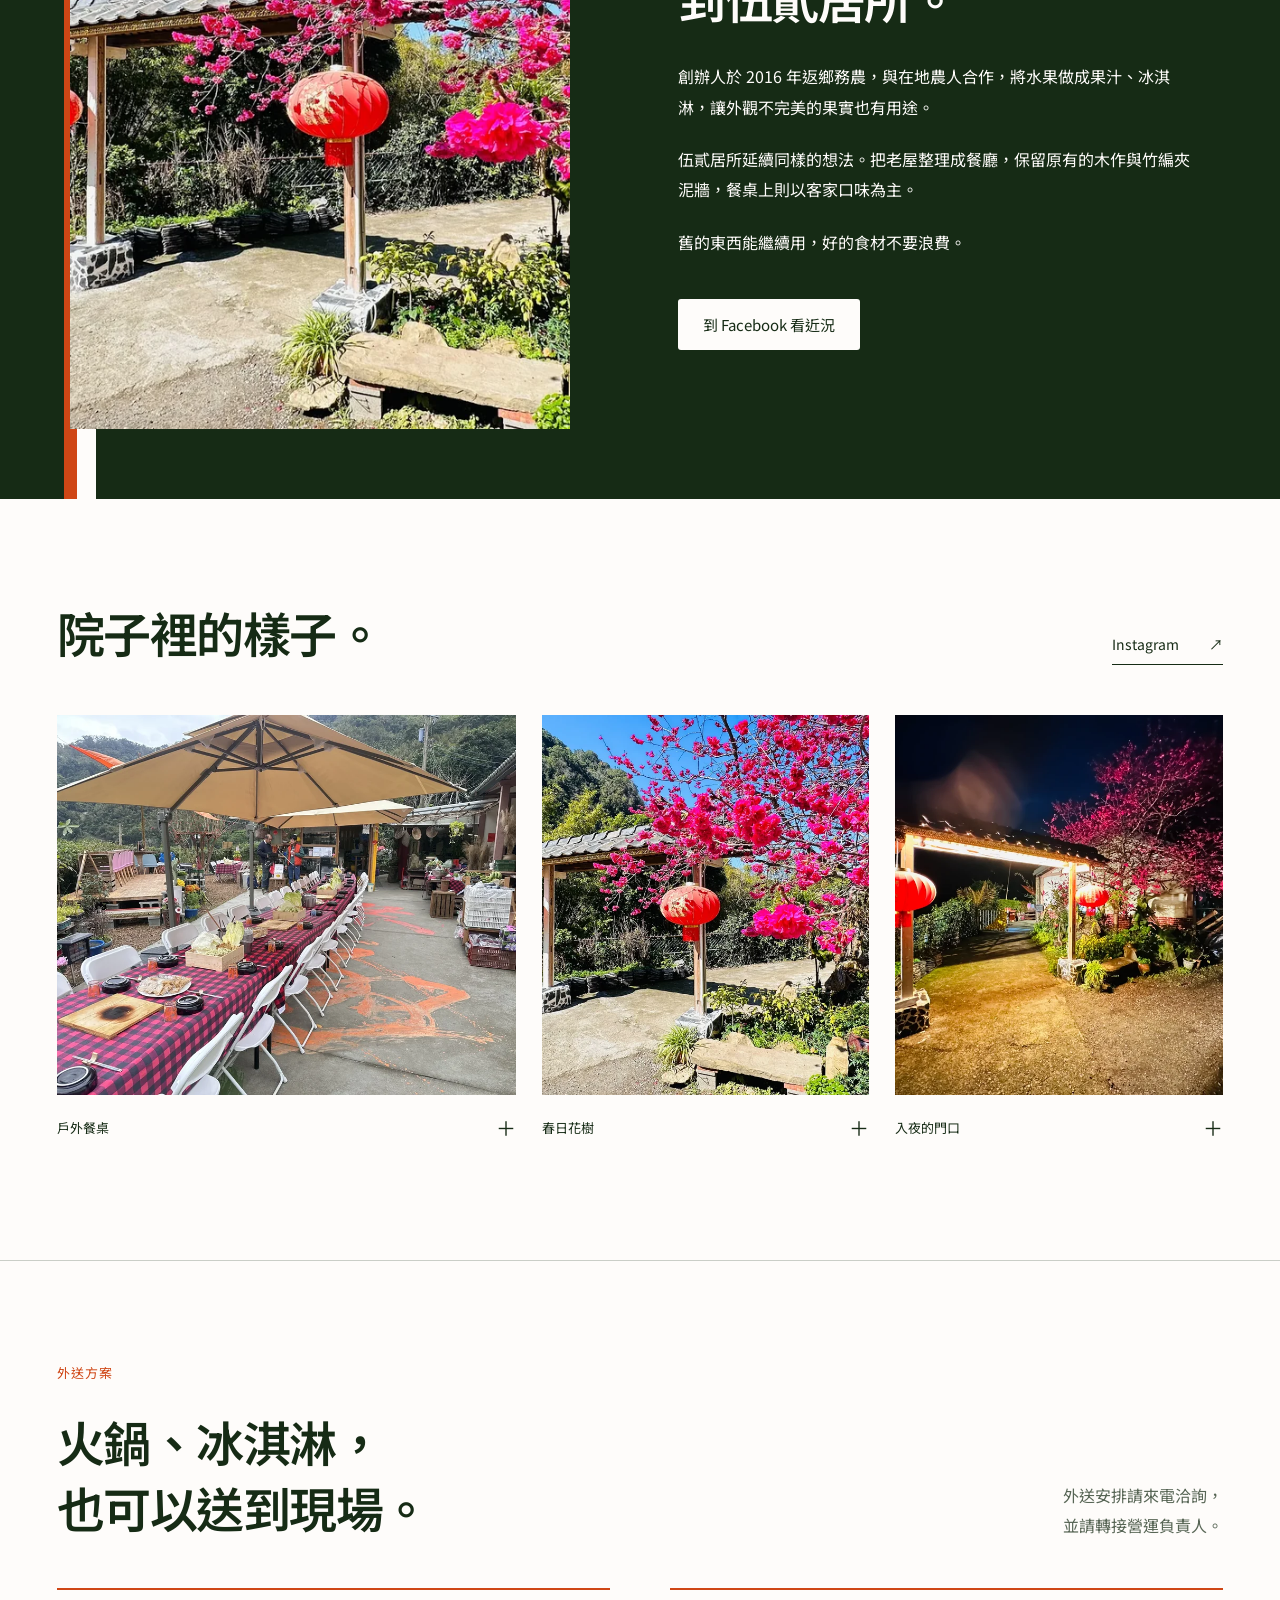
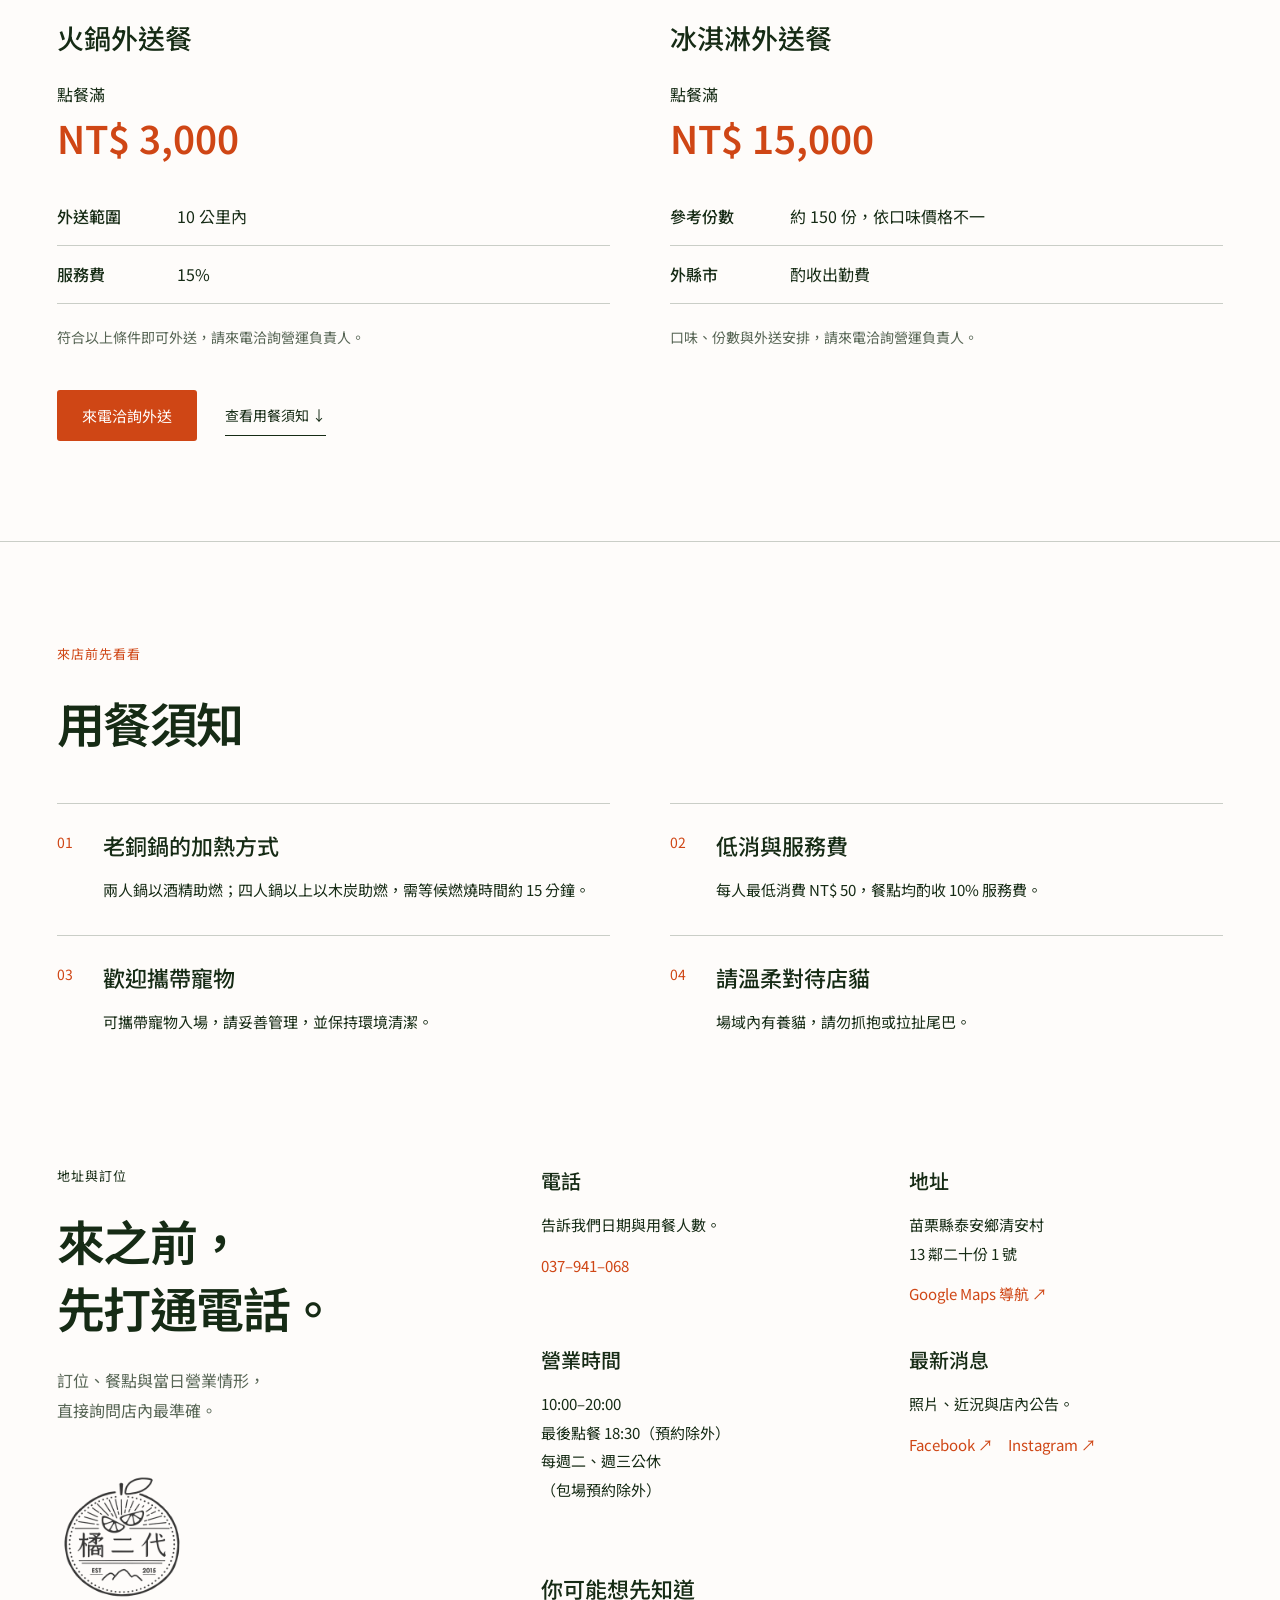
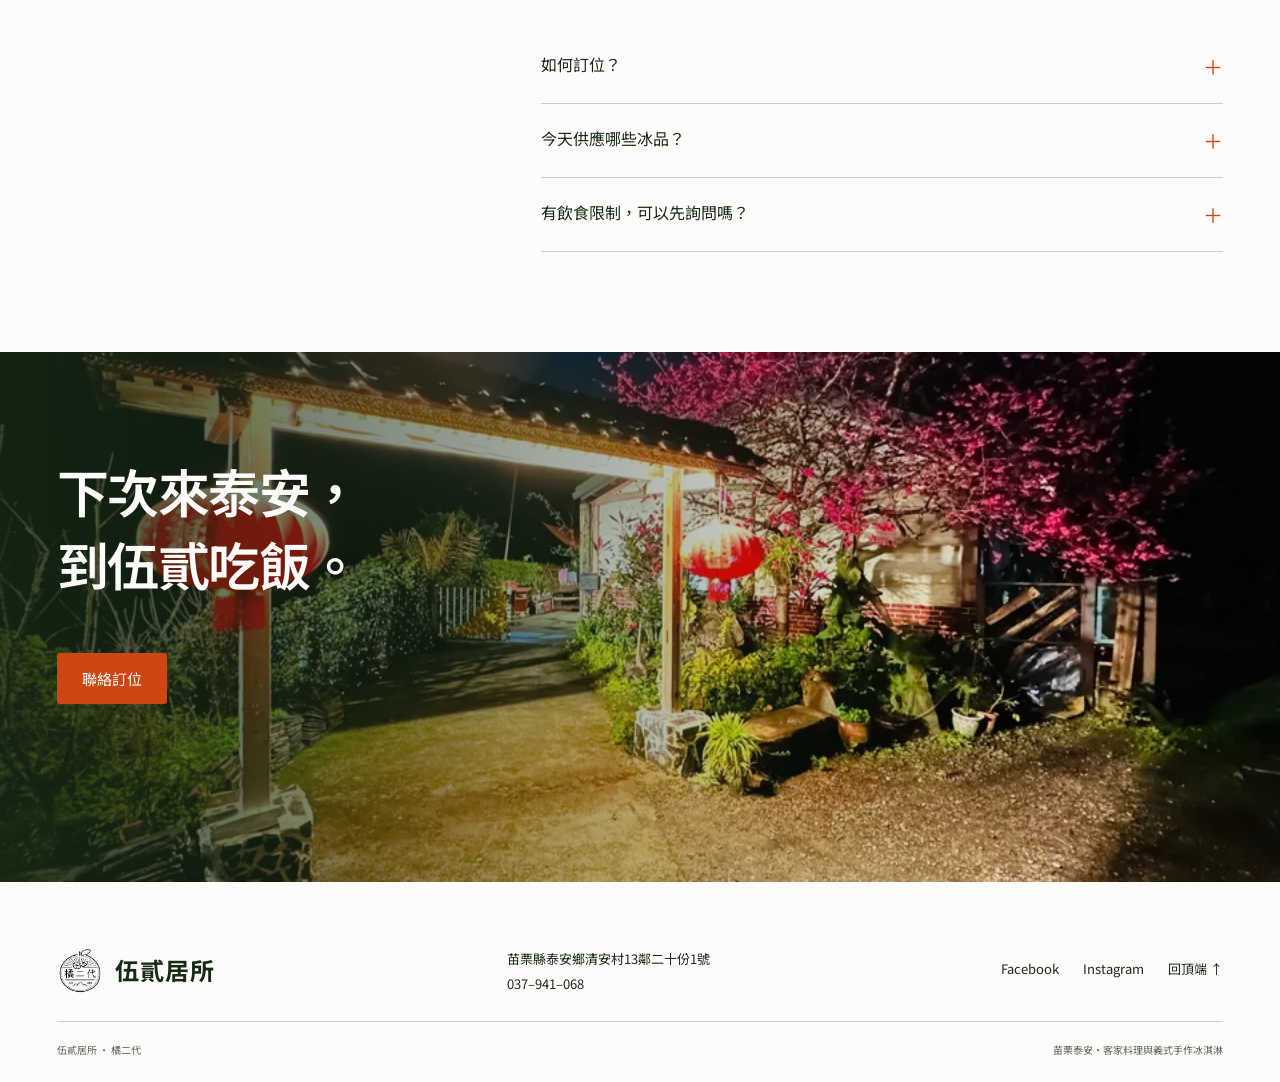
==== commit ce6c6b3d: "Preserve native hotpot photograph resolution for desktop delivery" ====
--- a/v2/c/index.html
+++ b/v2/c/index.html
@@ -7,7 +7,7 @@
 <section class="hero"><div class="hero-wordmark"><p class="parent-brand">橘二代</p><img class="branch" src="/v2/c/citrus-branch.svg" alt="" aria-hidden="true"><h1>伍貳居所</h1></div><div class="hero-foot"><p class="location"><span class="location-line"></span><span>苗栗・泰安・清安村<br><strong>老屋裡的客家火鍋</strong></span></p><div class="hero-intro"><p>客家福菜鍋、客家鹹湯圓鍋（老銅鍋），<br>飯後還有專屬甜點，依季節而定。</p><a class="button orange" href="#food">看看餐點</a></div></div></section>
 <section class="wide-photo intro-photo"><img src="/v2/assets/delivery/frank-table-1600.webp" alt="伍貳居所戶外長桌與遮陽傘，旁邊是老屋和山景" fetchpriority="high" width="2200" height="1650" decoding="async" srcset="/v2/assets/delivery/frank-table-480.webp 480w, /v2/assets/delivery/frank-table-960.webp 960w, /v2/assets/delivery/frank-table-1600.webp 1600w" sizes="(max-width:650px) 1100px, 100vw"><div class="photo-copy"><span class="small-label">伍貳居所</span><h2>餐桌就在<br>老屋邊！</h2><p>老屋內保留木作及竹編夾泥牆，<br>老屋外有小魚、花草和一張張老石桌。</p><p class="season-copy">春有桃、李、梅、櫻，夏有野薑，<br>秋有楓，冬有桂。</p><a class="white-link" href="#story">關於這間老屋 <span>↗</span></a></div></section>
 <section id="food" class="menu-section section"><div class="section-title" data-reveal><p class="small-label">餐點</p><h2>來嚐客家鍋！</h2><p>用客家老福菜及客家鹹湯圓為主角，老銅鍋伴著木炭香上桌。<br>想知道當天的餐點，可以在訂位時一起問問我們。</p></div><div class="menu-list"><article data-reveal><div class="menu-line"><h3>福菜風味鍋</h3><span>客家醃漬風味</span></div><p>嚴選苗栗公館鄉福菜，以古法醃漬、日頭曬乾，口味微微酸，是夏日清爽的好選擇。</p></article><article data-reveal><div class="menu-line"><h3>客家鹹湯圓</h3><span>客家家常口味</span></div><p>用豬油將紅蔥頭、蝦米、山菇爆香，最後加入一點芹菜提香。此鍋傳承客家百年手藝，是家家戶戶團圓的首選。</p></article></div><p class="menu-note">兩人鍋使用酒精助燃，四人鍋以上使用木炭。餐點內容、份量與價格，以店內最新菜單為準。</p></section>
-<section class="split food-split"><div class="split-photo hotpot"><img src="/v2/assets/delivery/lpgxgohvcxycmftrteom-320.webp" alt="伍貳居所銅鍋搭配肉品與蔬菜，Klook 實拍" loading="lazy" width="750" height="469" decoding="async"><a class="credit" href="https://www.klook.com/zh-TW/activity/147607-fifty-two-house-restaurant/" target="_blank" rel="noopener">餐點實拍 · Klook ↗</a></div><div class="split-copy" data-reveal><span class="small-label">客家銅鍋</span><h2>今日來幾位？<br>坐下來，一起吃。</h2><p>家人出遊、朋友聚餐、公司聚會、企業包場，都可以先來電詢問訂位。請告訴我們日期、人數、餐點，我們協助您一起確認。</p><a class="button" href="tel:037941068">電話訂位</a></div></section>
+<section class="split food-split"><div class="split-photo hotpot"><img src="/v2/assets/delivery/lpgxgohvcxycmftrteom-750.webp" alt="伍貳居所銅鍋搭配肉品與蔬菜，Klook 實拍" loading="lazy" width="750" height="469" decoding="async"><a class="credit" href="https://www.klook.com/zh-TW/activity/147607-fifty-two-house-restaurant/" target="_blank" rel="noopener">餐點實拍 · Klook ↗</a></div><div class="split-copy" data-reveal><span class="small-label">客家銅鍋</span><h2>今日來幾位？<br>坐下來，一起吃。</h2><p>家人出遊、朋友聚餐、公司聚會、企業包場，都可以先來電詢問訂位。請告訴我們日期、人數、餐點，我們協助您一起確認。</p><a class="button" href="tel:037941068">電話訂位</a></div></section>
 <section id="ice" class="split ice-split"><div class="split-copy" data-reveal><span class="small-label">橘二代冰研所</span><h2>吃完火鍋，<br>很適合來一份<br>義式手作冰淇淋。</h2><p>橘二代・冰研所從在地農產出發，用本土水果製作冰淇淋，秉持客家惜福、惜物精神研製，推出不添加香精及色素、最具風味的冰淇淋。</p><p>水果會隨著季節調整冰淇淋口味，可以在來的時候，問問當天有哪些口味。</p><a class="text-link" href="tel:037941068">詢問今日冰品 <span>↗</span></a></div><div class="split-photo dessert"><img src="/v2/assets/delivery/frank-ice-1600.webp" alt="手捧三球水果冰淇淋與餅乾棒，背景是泰安山景" loading="lazy"  width="1650" height="2200" decoding="async" srcset="/v2/assets/delivery/frank-ice-480.webp 480w, /v2/assets/delivery/frank-ice-960.webp 960w, /v2/assets/delivery/frank-ice-1600.webp 1600w" sizes="(max-width:650px) 100vw, 50vw"></div></section>
 <section class="brand-statement" aria-label="橘二代的品牌理念"><div class="statement-copy" data-reveal><p>橘二代的做法很簡單。</p><h2>水果，<br>好好利用。<br>老屋，<br>繼續使用。</h2></div><div class="statement-art"><img src="/v2/c/citrus-branch.svg" alt="" aria-hidden="true"><span class="care-label">惜福<br>愛物</span></div></section>
 <section id="story" class="story"><div class="story-photo"><img src="/v2/assets/delivery/frank-blossom-1600.webp" alt="伍貳居所春日盛開的粉紅花樹與紅燈籠" loading="lazy"  width="2200" height="1650" decoding="async" srcset="/v2/assets/delivery/frank-blossom-480.webp 480w, /v2/assets/delivery/frank-blossom-960.webp 960w, /v2/assets/delivery/frank-blossom-1600.webp 1600w" sizes="(max-width:650px) 100vw, 50vw"></div><div class="story-copy" data-reveal><span class="small-label">關於我們</span><h2>從橘二代，<br>到伍貳居所。</h2><p>創辦人於 2016 年返鄉務農，與在地農人合作，將水果做成果汁、冰淇淋，讓外觀不完美的果實也有用途。</p><p>伍貳居所延續同樣的想法。把老屋整理成餐廳，保留原有的木作與竹編夾泥牆，餐桌上則以客家口味為主。</p><p>舊的東西能繼續用，好的食材不要浪費。</p><a class="button light" href="https://www.facebook.com/p/%E4%BC%8D%E8%B2%B3%E5%B1%85%E6%89%80-61569992565634/" target="_blank" rel="noopener">到 Facebook 看近況</a></div></section>
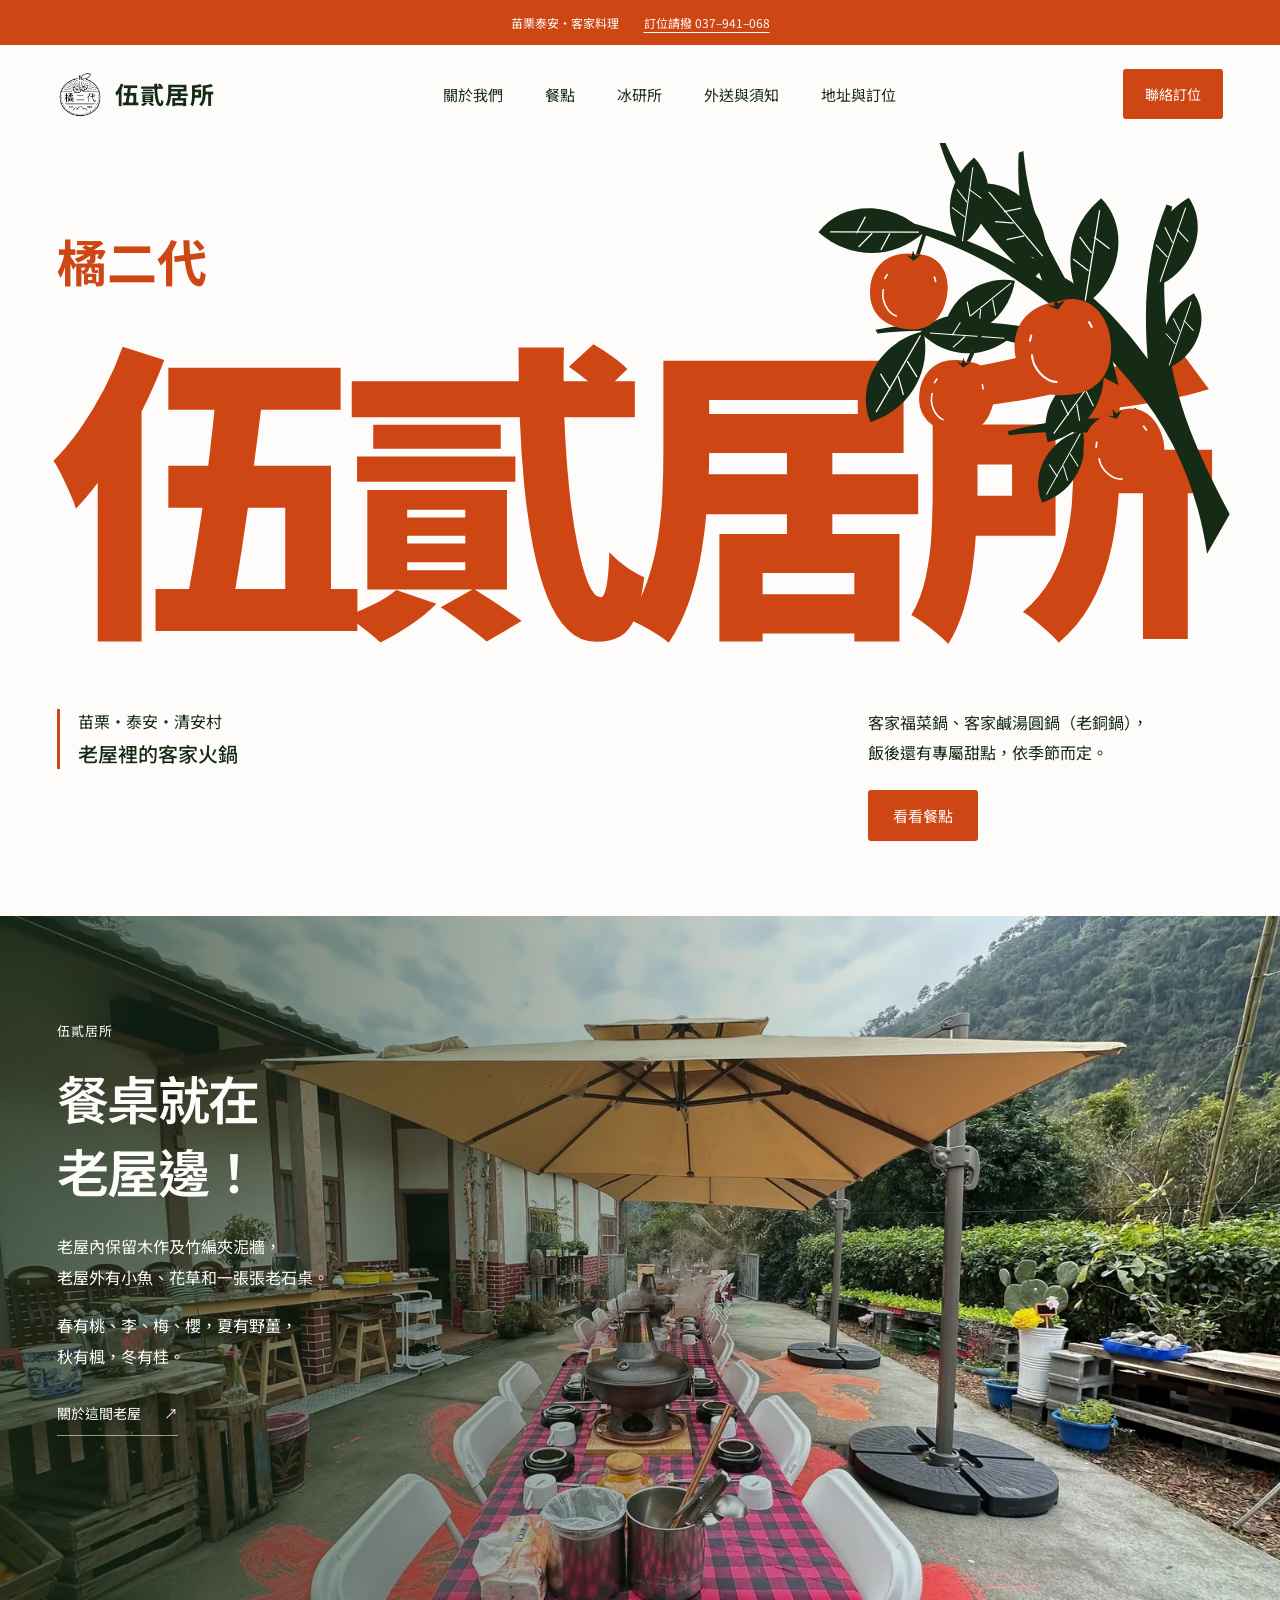
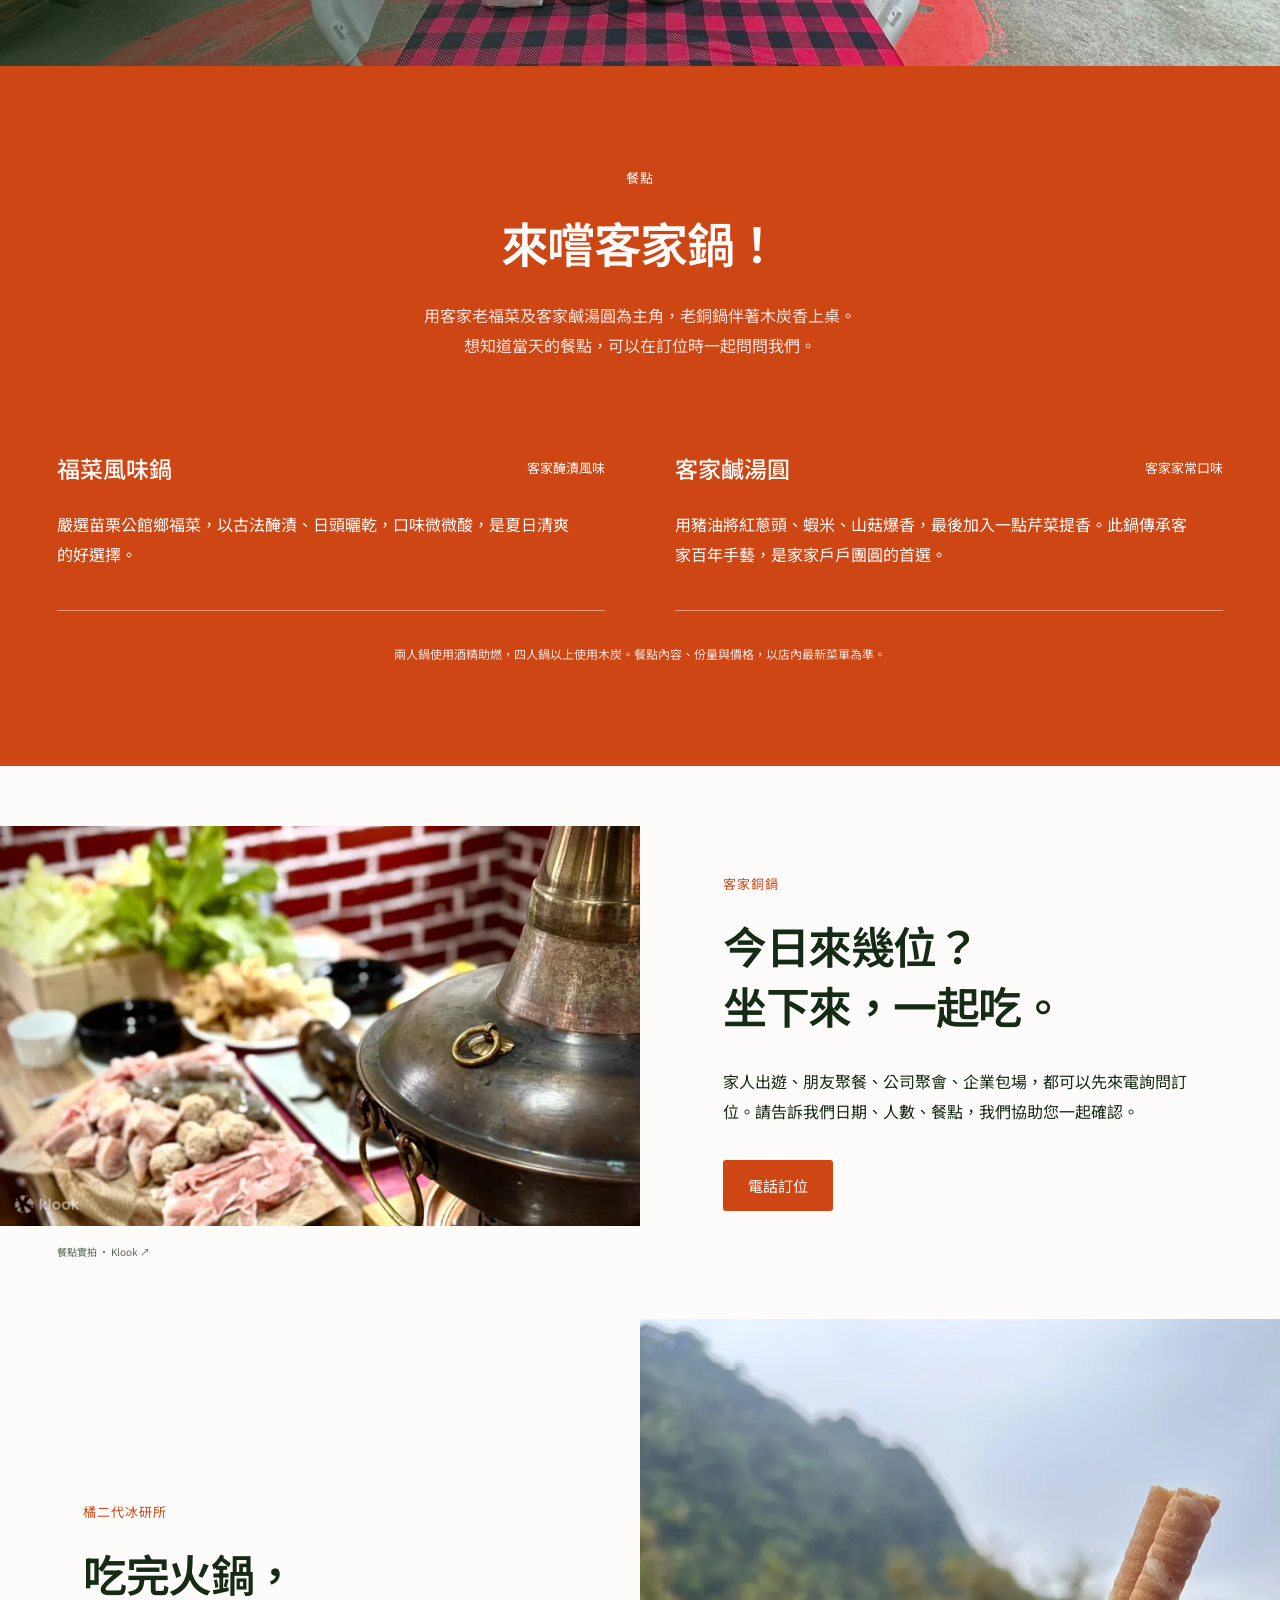
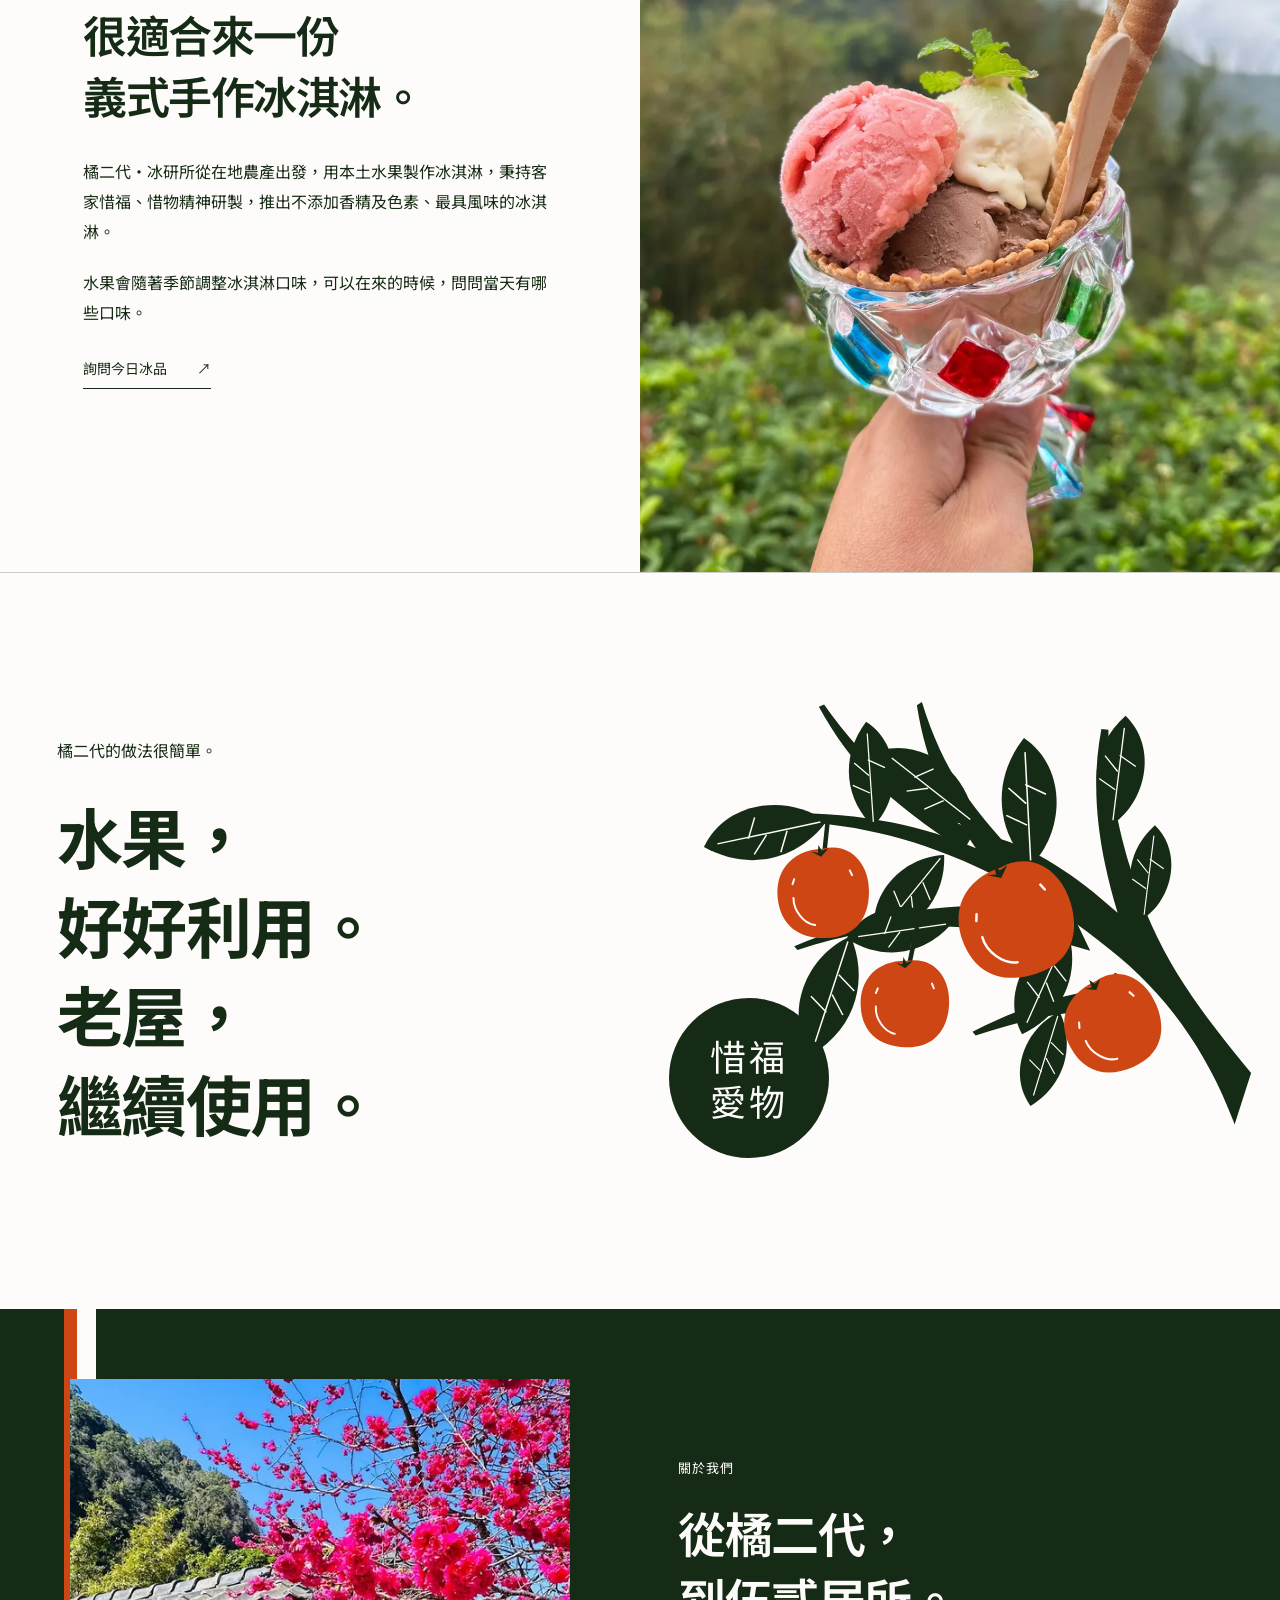
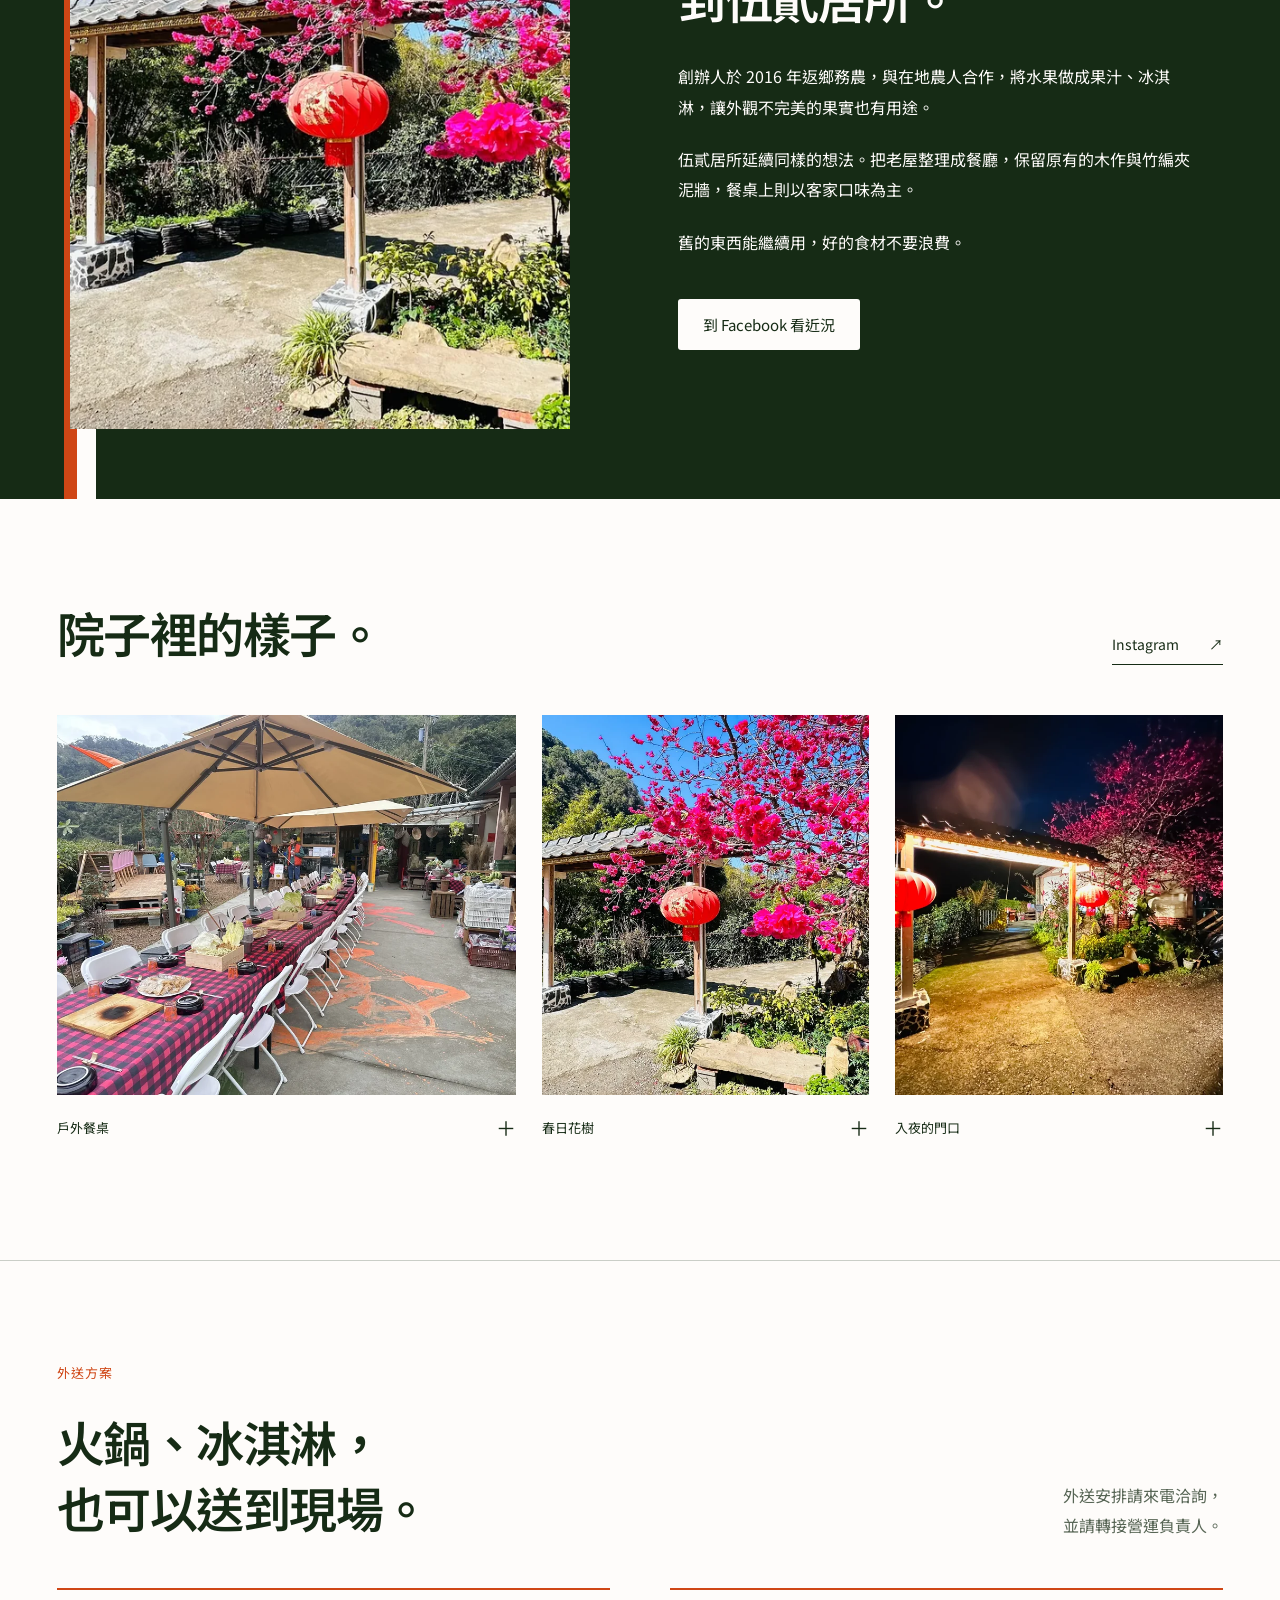
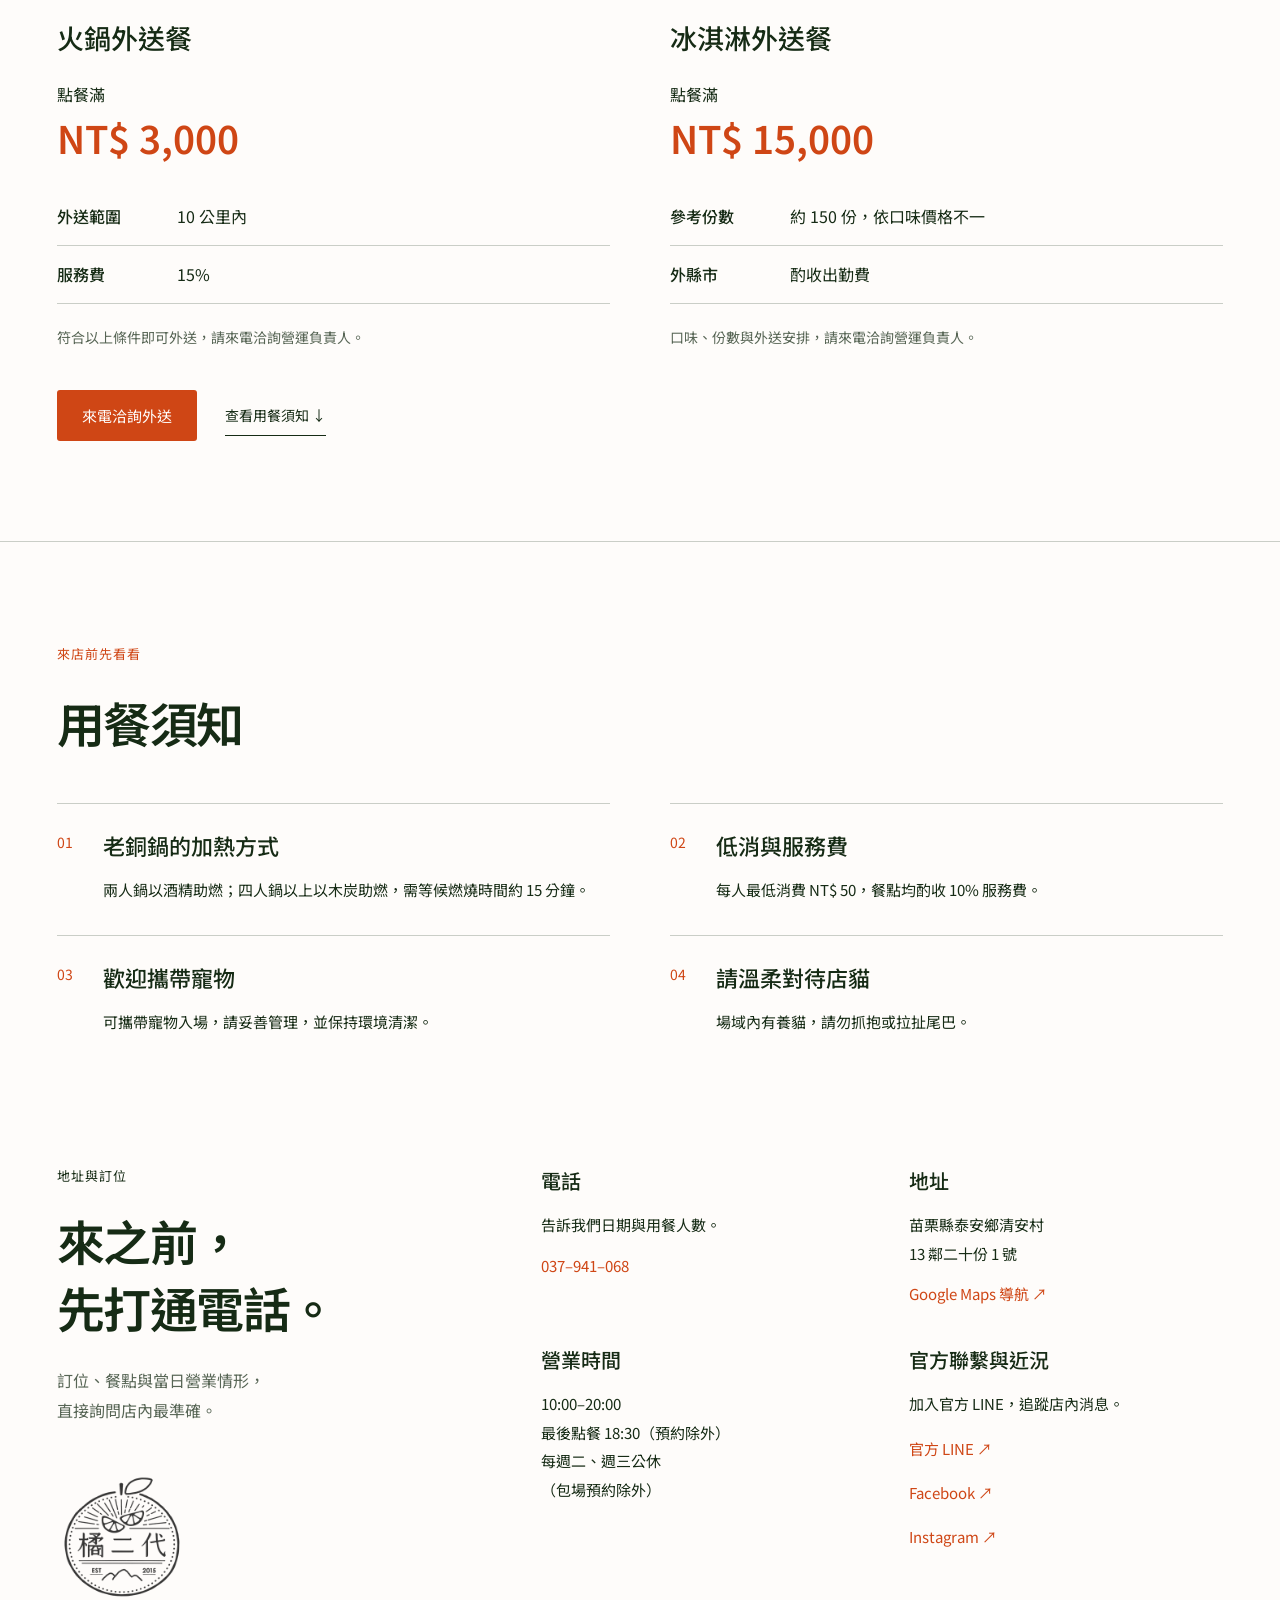
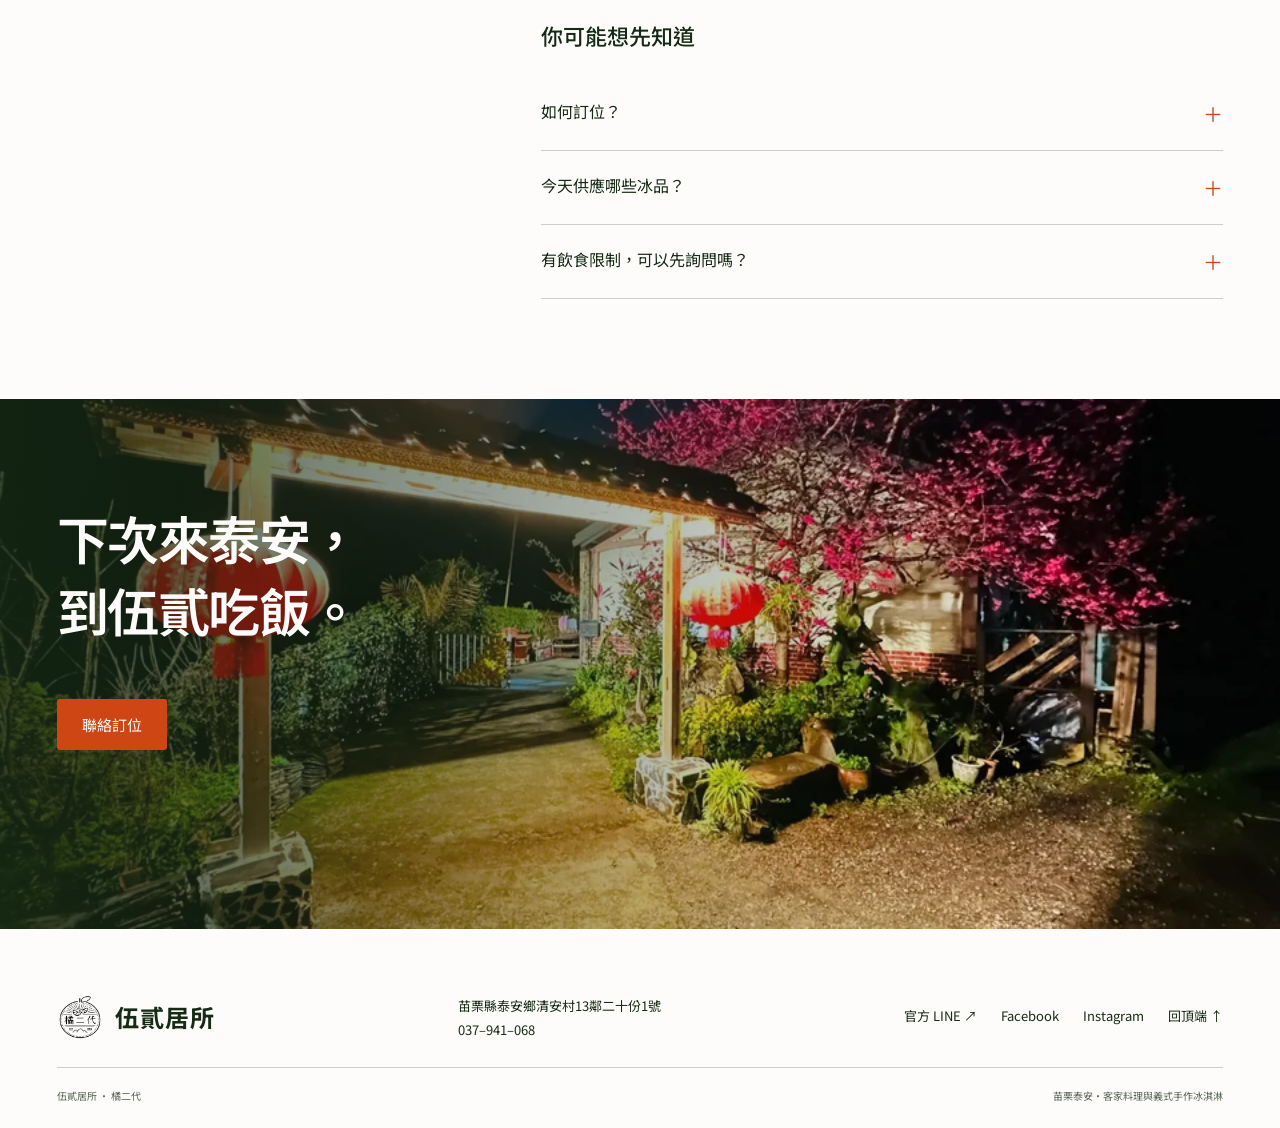
==== commit 0b825805: "Add official LINE and complete social contact links" ====
--- a/v2/c/index.html
+++ b/v2/c/index.html
@@ -1,5 +1,5 @@
 <!doctype html>
-<html lang="zh-Hant"><head><meta charset="utf-8"><meta name="viewport" content="width=device-width,initial-scale=1"><meta name="robots" content="noindex,nofollow"><meta name="theme-color" content="#cf4615"><meta name="description" content="伍貳居所是橘二代位於苗栗泰安清安村的老屋餐廳，供應客家福菜鍋、鹹湯圓鍋與義式手作冰淇淋。提供聚餐、包場與外送洽詢，訂位請撥 037-941-068。"><title>伍貳居所｜橘二代・苗栗泰安客家火鍋與手作冰淇淋</title><link rel="stylesheet" href="/v2/c/style.css?v=20261001-delivery"><link rel="icon" href="/v2/c/favicon.svg" type="image/svg+xml"></head>
+<html lang="zh-Hant"><head><meta charset="utf-8"><meta name="viewport" content="width=device-width,initial-scale=1"><meta name="robots" content="noindex,nofollow"><meta name="theme-color" content="#cf4615"><meta name="description" content="伍貳居所是橘二代位於苗栗泰安清安村的老屋餐廳，供應客家福菜鍋、鹹湯圓鍋與義式手作冰淇淋。提供聚餐、包場與外送洽詢，訂位請撥 037-941-068。"><title>伍貳居所｜橘二代・苗栗泰安客家火鍋與手作冰淇淋</title><link rel="stylesheet" href="/v2/c/style.css?v=20261001-social"><link rel="icon" href="/v2/c/favicon.svg" type="image/svg+xml"></head>
 <body><a class="skip" href="#main">跳至主要內容</a>
 <div class="topline">苗栗泰安・客家料理 <a href="tel:037941068">訂位請撥 037–941–068</a></div>
 <header class="site-header"><a class="brand" href="#main"><img src="/v2/assets/delivery/orange-logo-320.webp" alt="橘二代" width="857" height="846" decoding="async"><span>伍貳居所</span></a><nav id="navigation" aria-label="主要導覽"><a href="#story">關於我們</a><a href="#food">餐點</a><a href="#ice">冰研所</a><a href="#delivery">外送與須知</a><a href="#visit">地址與訂位</a></nav><a class="header-contact" href="tel:037941068">聯絡訂位</a><button class="menu-toggle" aria-label="開啟導覽" aria-expanded="false" aria-controls="navigation"><span></span><span></span><span></span></button></header>
@@ -25,7 +25,7 @@
 <li><h3>歡迎攜帶寵物</h3><p>可攜帶寵物入場，請妥善管理，並保持環境清潔。</p></li>
 <li><h3>請溫柔對待店貓</h3><p>場域內有養貓，請勿抓抱或拉扯尾巴。</p></li>
 </ol></section>
-<section id="visit" class="contact section"><div class="contact-title" data-reveal><span class="small-label">地址與訂位</span><h2>來之前，<br>先打通電話。</h2><p>訂位、餐點與當日營業情形，<br>直接詢問店內最準確。</p><img class="contact-logo" src="/v2/assets/delivery/orange-logo-320.webp" alt="橘二代品牌標誌" loading="lazy" width="857" height="846" decoding="async"></div><div class="contact-content"><div class="contact-grid"><div><h3>電話</h3><p>告訴我們日期與用餐人數。</p><a href="tel:037941068">037–941–068</a></div><div><h3>地址</h3><p>苗栗縣泰安鄉清安村<br>13 鄰二十份 1 號</p><a href="https://www.google.com/maps/search/?api=1&amp;query=%E4%BC%8D%E8%B2%B3%E5%B1%85%E6%89%80%20%E8%8B%97%E6%A0%97%E7%B8%A3%E6%B3%B0%E5%AE%89%E9%84%89%E6%B8%85%E5%AE%89%E6%9D%9113%E9%84%B0%E4%BA%8C%E5%8D%81%E4%BB%BD1%E8%99%9F" target="_blank" rel="noopener">Google Maps 導航 ↗</a></div><div class="opening-hours"><h3>營業時間</h3><p>10:00–20:00<br>最後點餐 18:30（預約除外）<br>每週二、週三公休<br>（包場預約除外）</p></div><div><h3>最新消息</h3><p>照片、近況與店內公告。</p><a href="https://www.facebook.com/p/%E4%BC%8D%E8%B2%B3%E5%B1%85%E6%89%80-61569992565634/" target="_blank" rel="noopener">Facebook ↗</a><a href="https://www.instagram.com/52hungry.house/" target="_blank" rel="noopener">Instagram ↗</a></div></div><div class="faq"><h3>你可能想先知道</h3><details><summary>如何訂位？<span>＋</span></summary><p>請撥打 037–941–068，告訴店內預計用餐的日期與人數，由店家確認座位。</p></details><details><summary>今天供應哪些冰品？<span>＋</span></summary><p>冰品依當季水果與店內供應調整，請於訂位時詢問。冰研所另有清安村 59 號據點，本頁地圖指向伍貳居所餐廳。</p></details><details><summary>有飲食限制，可以先詢問嗎？<span>＋</span></summary><p>可以先告知店內需要避開的食材，由店家確認能否提供適合的餐點。</p></details></div></div></section>
+<section id="visit" class="contact section"><div class="contact-title" data-reveal><span class="small-label">地址與訂位</span><h2>來之前，<br>先打通電話。</h2><p>訂位、餐點與當日營業情形，<br>直接詢問店內最準確。</p><img class="contact-logo" src="/v2/assets/delivery/orange-logo-320.webp" alt="橘二代品牌標誌" loading="lazy" width="857" height="846" decoding="async"></div><div class="contact-content"><div class="contact-grid"><div><h3>電話</h3><p>告訴我們日期與用餐人數。</p><a href="tel:037941068">037–941–068</a></div><div><h3>地址</h3><p>苗栗縣泰安鄉清安村<br>13 鄰二十份 1 號</p><a href="https://www.google.com/maps/search/?api=1&amp;query=%E4%BC%8D%E8%B2%B3%E5%B1%85%E6%89%80%20%E8%8B%97%E6%A0%97%E7%B8%A3%E6%B3%B0%E5%AE%89%E9%84%89%E6%B8%85%E5%AE%89%E6%9D%9113%E9%84%B0%E4%BA%8C%E5%8D%81%E4%BB%BD1%E8%99%9F" target="_blank" rel="noopener">Google Maps 導航 ↗</a></div><div class="opening-hours"><h3>營業時間</h3><p>10:00–20:00<br>最後點餐 18:30（預約除外）<br>每週二、週三公休<br>（包場預約除外）</p></div><div class="official-links"><h3>官方聯繫與近況</h3><p>加入官方 LINE，追蹤店內消息。</p><a href="https://lin.ee/qrXVp1U" target="_blank" rel="noopener">官方 LINE ↗</a><a href="https://www.facebook.com/p/%E4%BC%8D%E8%B2%B3%E5%B1%85%E6%89%80-61569992565634/" target="_blank" rel="noopener">Facebook ↗</a><a href="https://www.instagram.com/52hungry.house/" target="_blank" rel="noopener">Instagram ↗</a></div></div><div class="faq"><h3>你可能想先知道</h3><details><summary>如何訂位？<span>＋</span></summary><p>請撥打 037–941–068，告訴店內預計用餐的日期與人數，由店家確認座位。</p></details><details><summary>今天供應哪些冰品？<span>＋</span></summary><p>冰品依當季水果與店內供應調整，請於訂位時詢問。冰研所另有清安村 59 號據點，本頁地圖指向伍貳居所餐廳。</p></details><details><summary>有飲食限制，可以先詢問嗎？<span>＋</span></summary><p>可以先告知店內需要避開的食材，由店家確認能否提供適合的餐點。</p></details></div></div></section>
 <section class="last-photo wide-photo"><img src="/v2/assets/delivery/frank-night-1600.webp" alt="夜間亮著燈的伍貳居所入口與粉紅花樹" loading="lazy"  width="2200" height="1650" decoding="async" srcset="/v2/assets/delivery/frank-night-480.webp 480w, /v2/assets/delivery/frank-night-960.webp 960w, /v2/assets/delivery/frank-night-1600.webp 1600w" sizes="(max-width:650px) 100vw, 50vw"><div class="photo-copy"><h2>下次來泰安，<br>到伍貳吃飯。</h2><a class="button orange" href="tel:037941068">聯絡訂位</a></div></section>
-</main><footer><div class="footer-top"><a class="brand" href="#main"><img src="/v2/assets/delivery/orange-logo-320.webp" alt="橘二代" width="857" height="846" decoding="async"><span>伍貳居所</span></a><p>苗栗縣泰安鄉清安村13鄰二十份1號<br><a href="tel:037941068">037–941–068</a></p><div><a href="https://www.facebook.com/p/%E4%BC%8D%E8%B2%B3%E5%B1%85%E6%89%80-61569992565634/" target="_blank" rel="noopener">Facebook</a><a href="https://www.instagram.com/52hungry.house/" target="_blank" rel="noopener">Instagram</a><a href="#main">回頂端 ↑</a></div></div><div class="version-links"><span>伍貳居所 · 橘二代</span><span>苗栗泰安・客家料理與義式手作冰淇淋</span></div></footer>
-<div class="mobile-dock"><a href="tel:037941068">電話訂位</a><a href="https://www.google.com/maps/search/?api=1&amp;query=%E4%BC%8D%E8%B2%B3%E5%B1%85%E6%89%80%20%E8%8B%97%E6%A0%97%E7%B8%A3%E6%B3%B0%E5%AE%89%E9%84%89%E6%B8%85%E5%AE%89%E6%9D%9113%E9%84%B0%E4%BA%8C%E5%8D%81%E4%BB%BD1%E8%99%9F" target="_blank" rel="noopener">地圖導航 ↗</a></div><dialog id="photo-dialog" aria-label="照片大圖"><button class="dialog-close" aria-label="關閉照片">×</button><img alt=""><p></p></dialog><script src="/v2/shared.js"></script><script src="/v2/c/motion.js"></script></body></html>
+</main><footer><div class="footer-top"><a class="brand" href="#main"><img src="/v2/assets/delivery/orange-logo-320.webp" alt="橘二代" width="857" height="846" decoding="async"><span>伍貳居所</span></a><p>苗栗縣泰安鄉清安村13鄰二十份1號<br><a href="tel:037941068">037–941–068</a></p><div><a href="https://lin.ee/qrXVp1U" target="_blank" rel="noopener">官方 LINE ↗</a><a href="https://www.facebook.com/p/%E4%BC%8D%E8%B2%B3%E5%B1%85%E6%89%80-61569992565634/" target="_blank" rel="noopener">Facebook</a><a href="https://www.instagram.com/52hungry.house/" target="_blank" rel="noopener">Instagram</a><a href="#main">回頂端 ↑</a></div></div><div class="version-links"><span>伍貳居所 · 橘二代</span><span>苗栗泰安・客家料理與義式手作冰淇淋</span></div></footer>
+<div class="mobile-dock"><a href="tel:037941068">電話訂位</a><a href="https://lin.ee/qrXVp1U" target="_blank" rel="noopener">官方 LINE ↗</a><a href="https://www.google.com/maps/search/?api=1&amp;query=%E4%BC%8D%E8%B2%B3%E5%B1%85%E6%89%80%20%E8%8B%97%E6%A0%97%E7%B8%A3%E6%B3%B0%E5%AE%89%E9%84%89%E6%B8%85%E5%AE%89%E6%9D%9113%E9%84%B0%E4%BA%8C%E5%8D%81%E4%BB%BD1%E8%99%9F" target="_blank" rel="noopener">地圖導航 ↗</a></div><dialog id="photo-dialog" aria-label="照片大圖"><button class="dialog-close" aria-label="關閉照片">×</button><img alt=""><p></p></dialog><script src="/v2/shared.js"></script><script src="/v2/c/motion.js"></script></body></html>
--- a/v2/c/style.css
+++ b/v2/c/style.css
@@ -110,3 +110,8 @@
 
 footer .version-links{margin-top:24px;padding-top:20px;border-top:1px solid var(--line)}
 .hotpot .credit{display:block}
+
+/* Official social links: retain brand palette and mobile touch targets. */
+.official-links a{display:block;width:fit-content;min-height:44px;padding:6px 0}
+.footer-top>div{flex-wrap:wrap}
+@media(max-width:650px){.mobile-dock{gap:8px}.mobile-dock a{width:auto;flex:1;font-size:13px}.mobile-dock a[href^="https://lin.ee"]{background:var(--paper);color:var(--orange);border-color:var(--orange)}.official-links{grid-column:1/-1}.footer-top>div a{min-height:44px;display:inline-flex;align-items:center}}
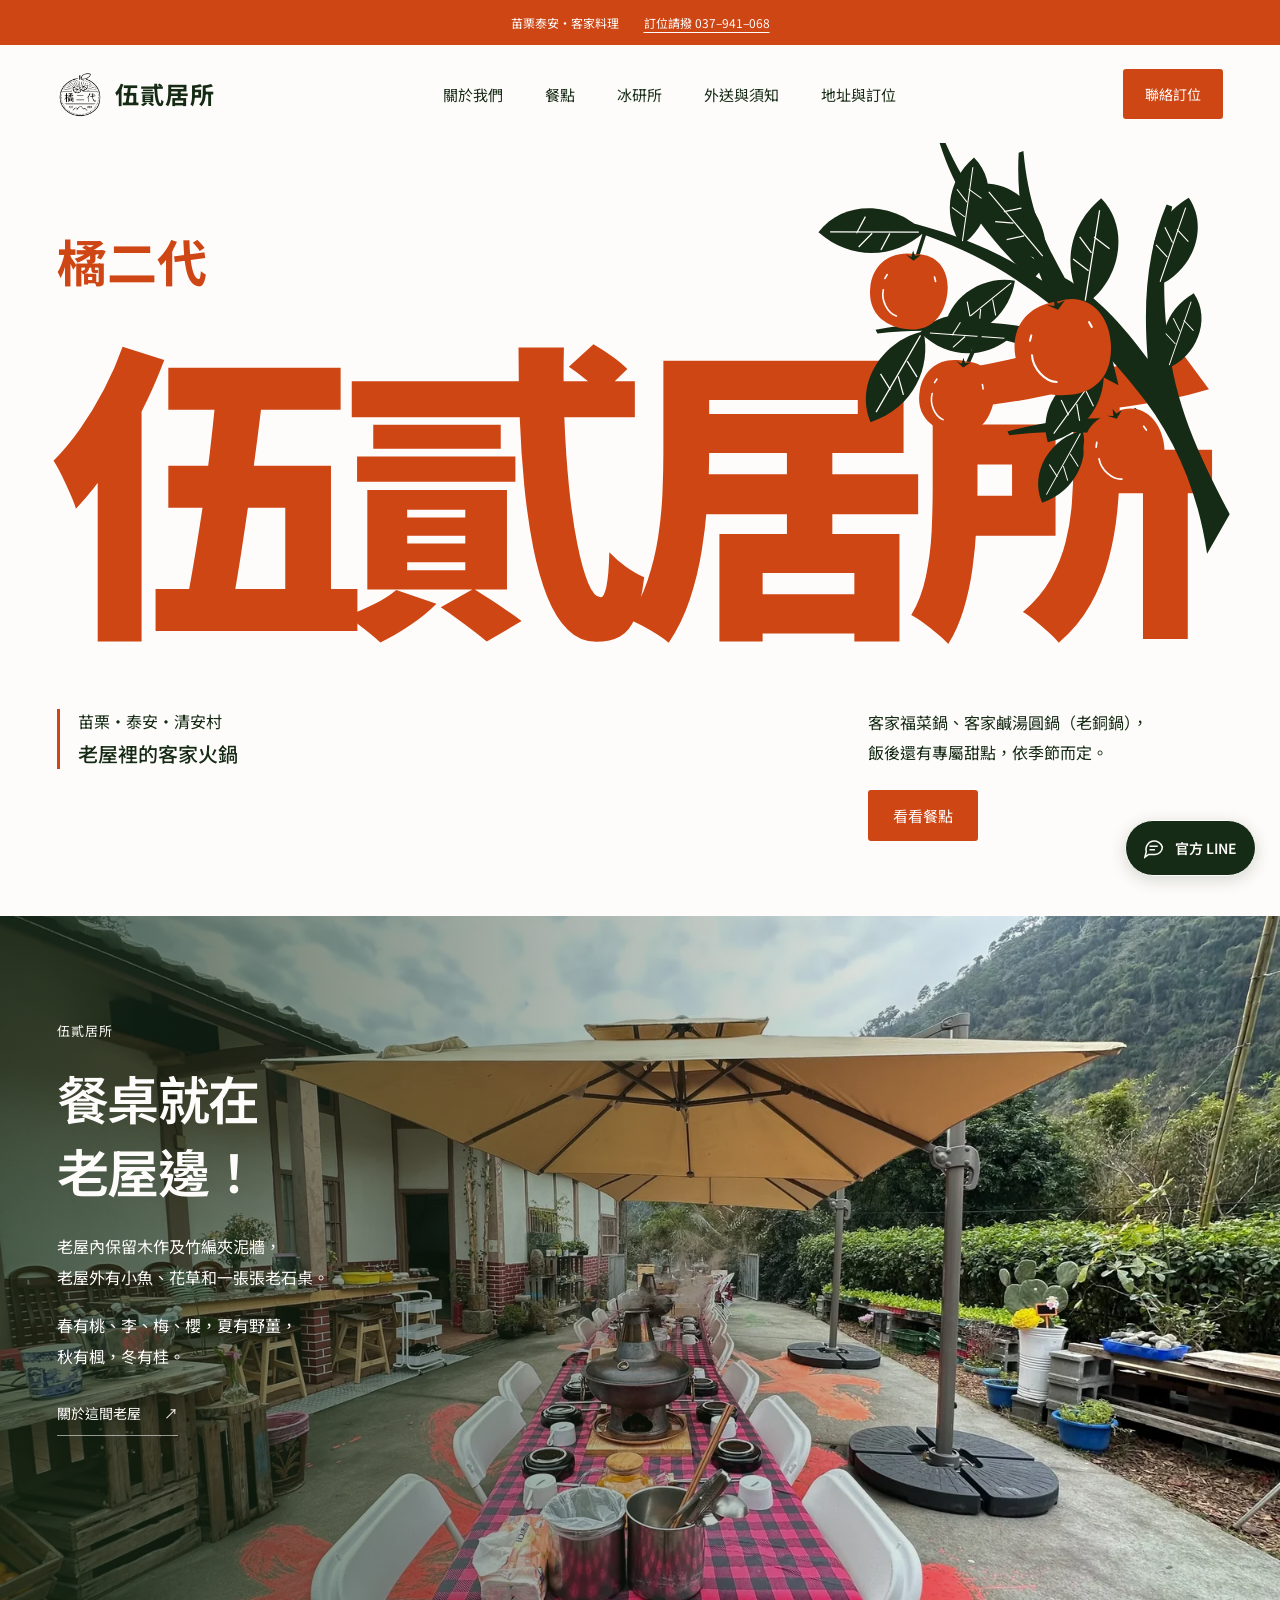
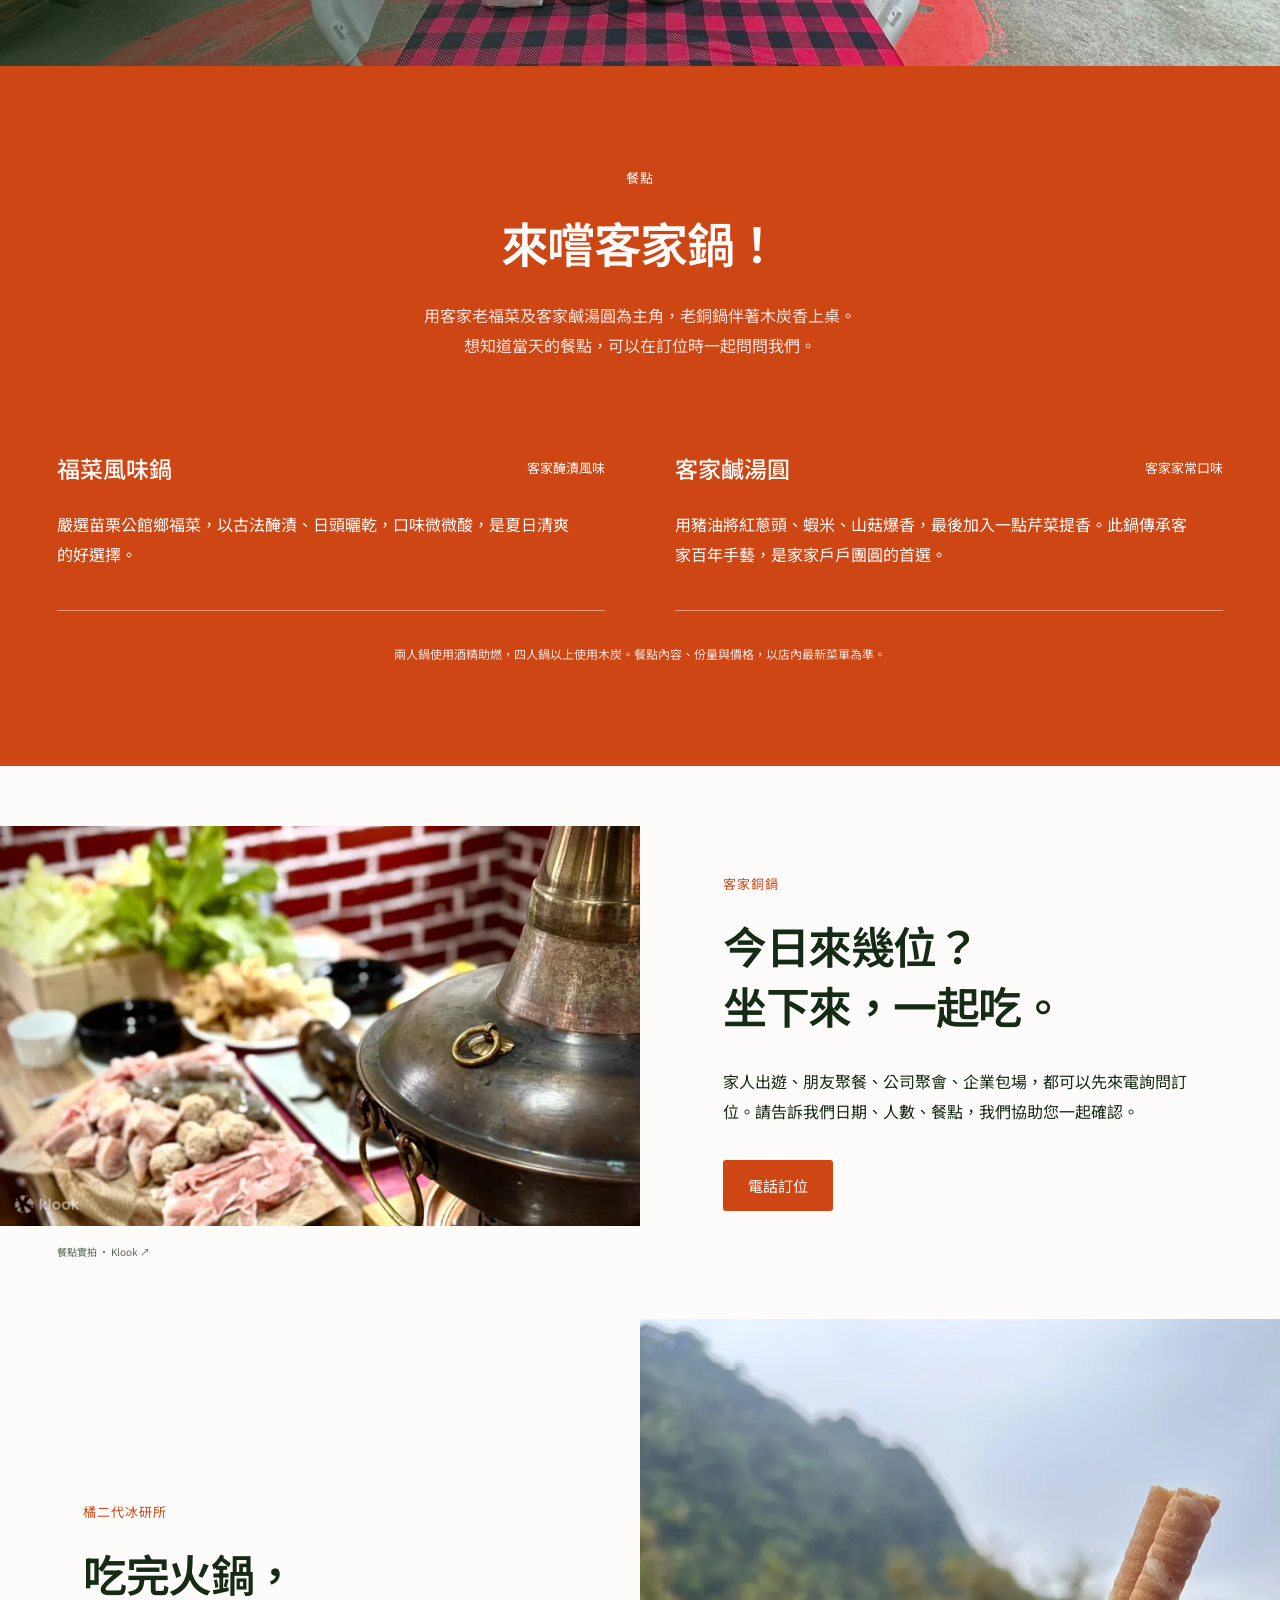
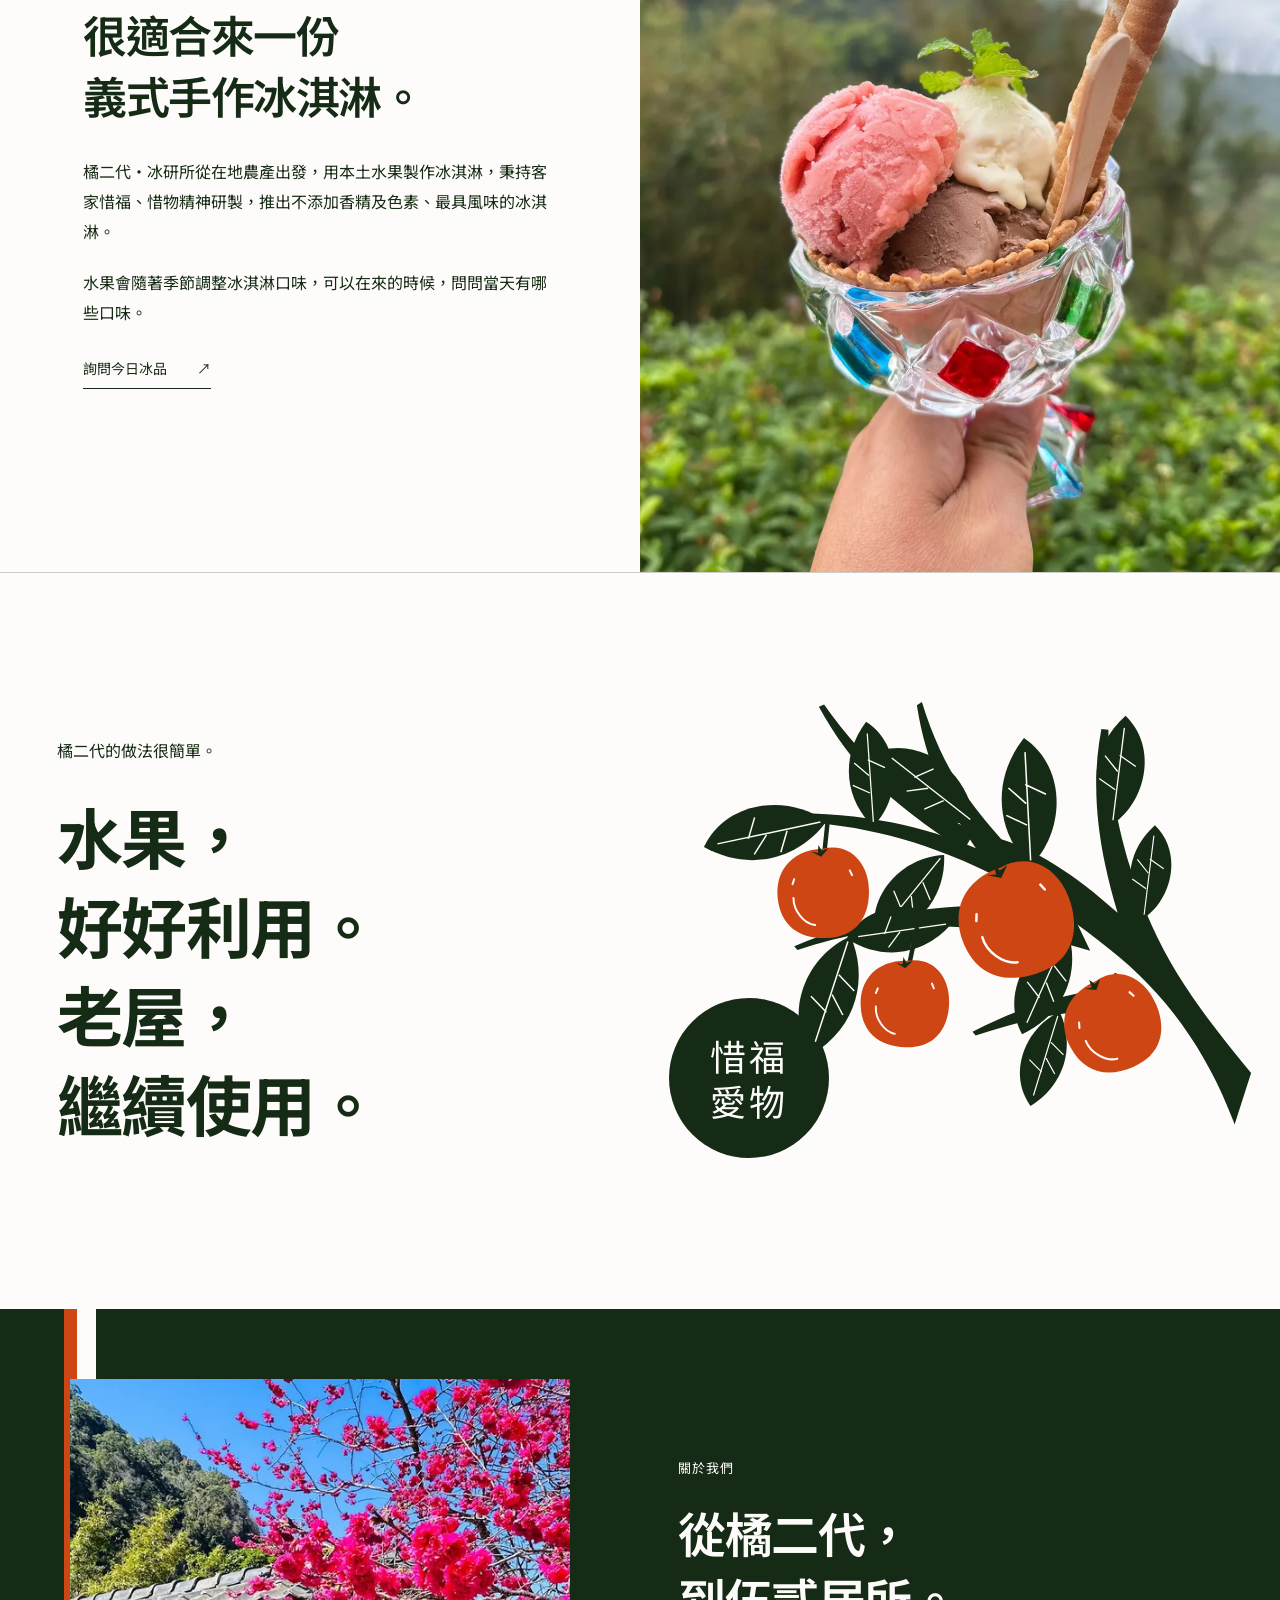
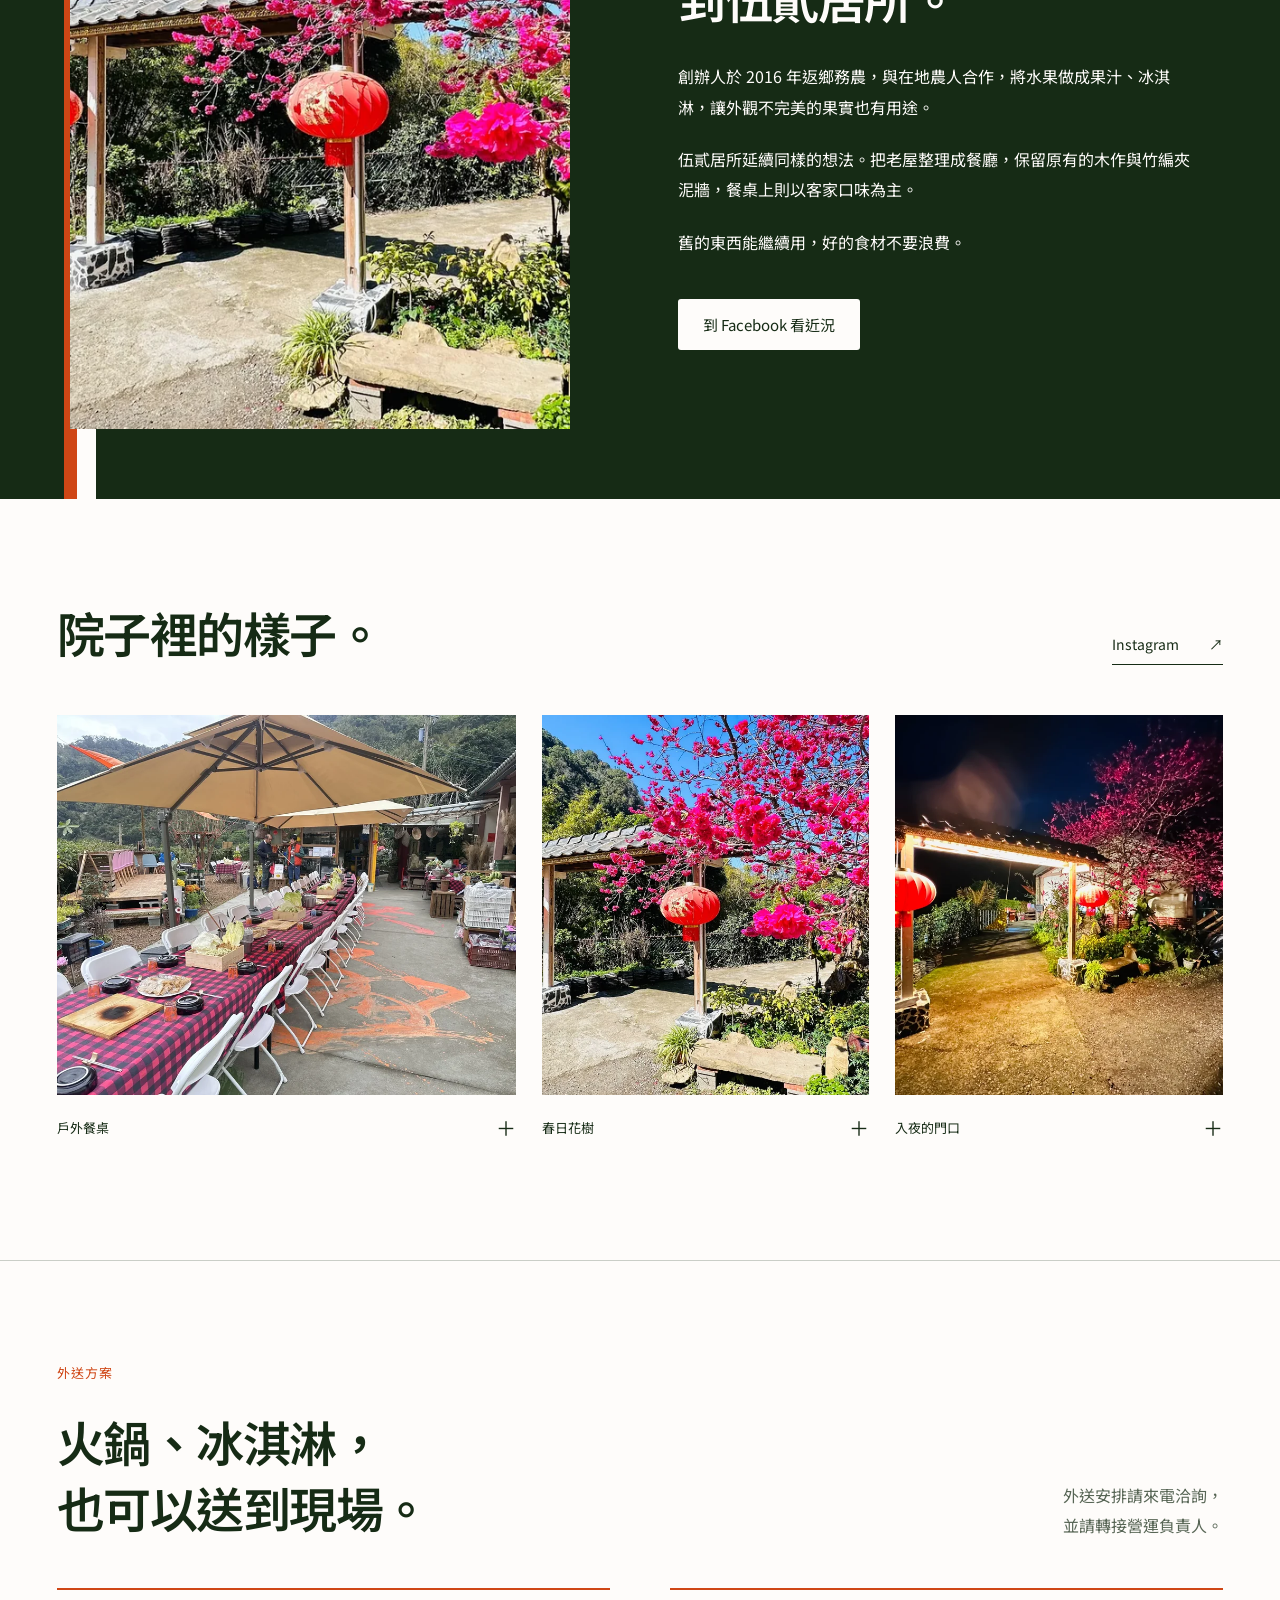
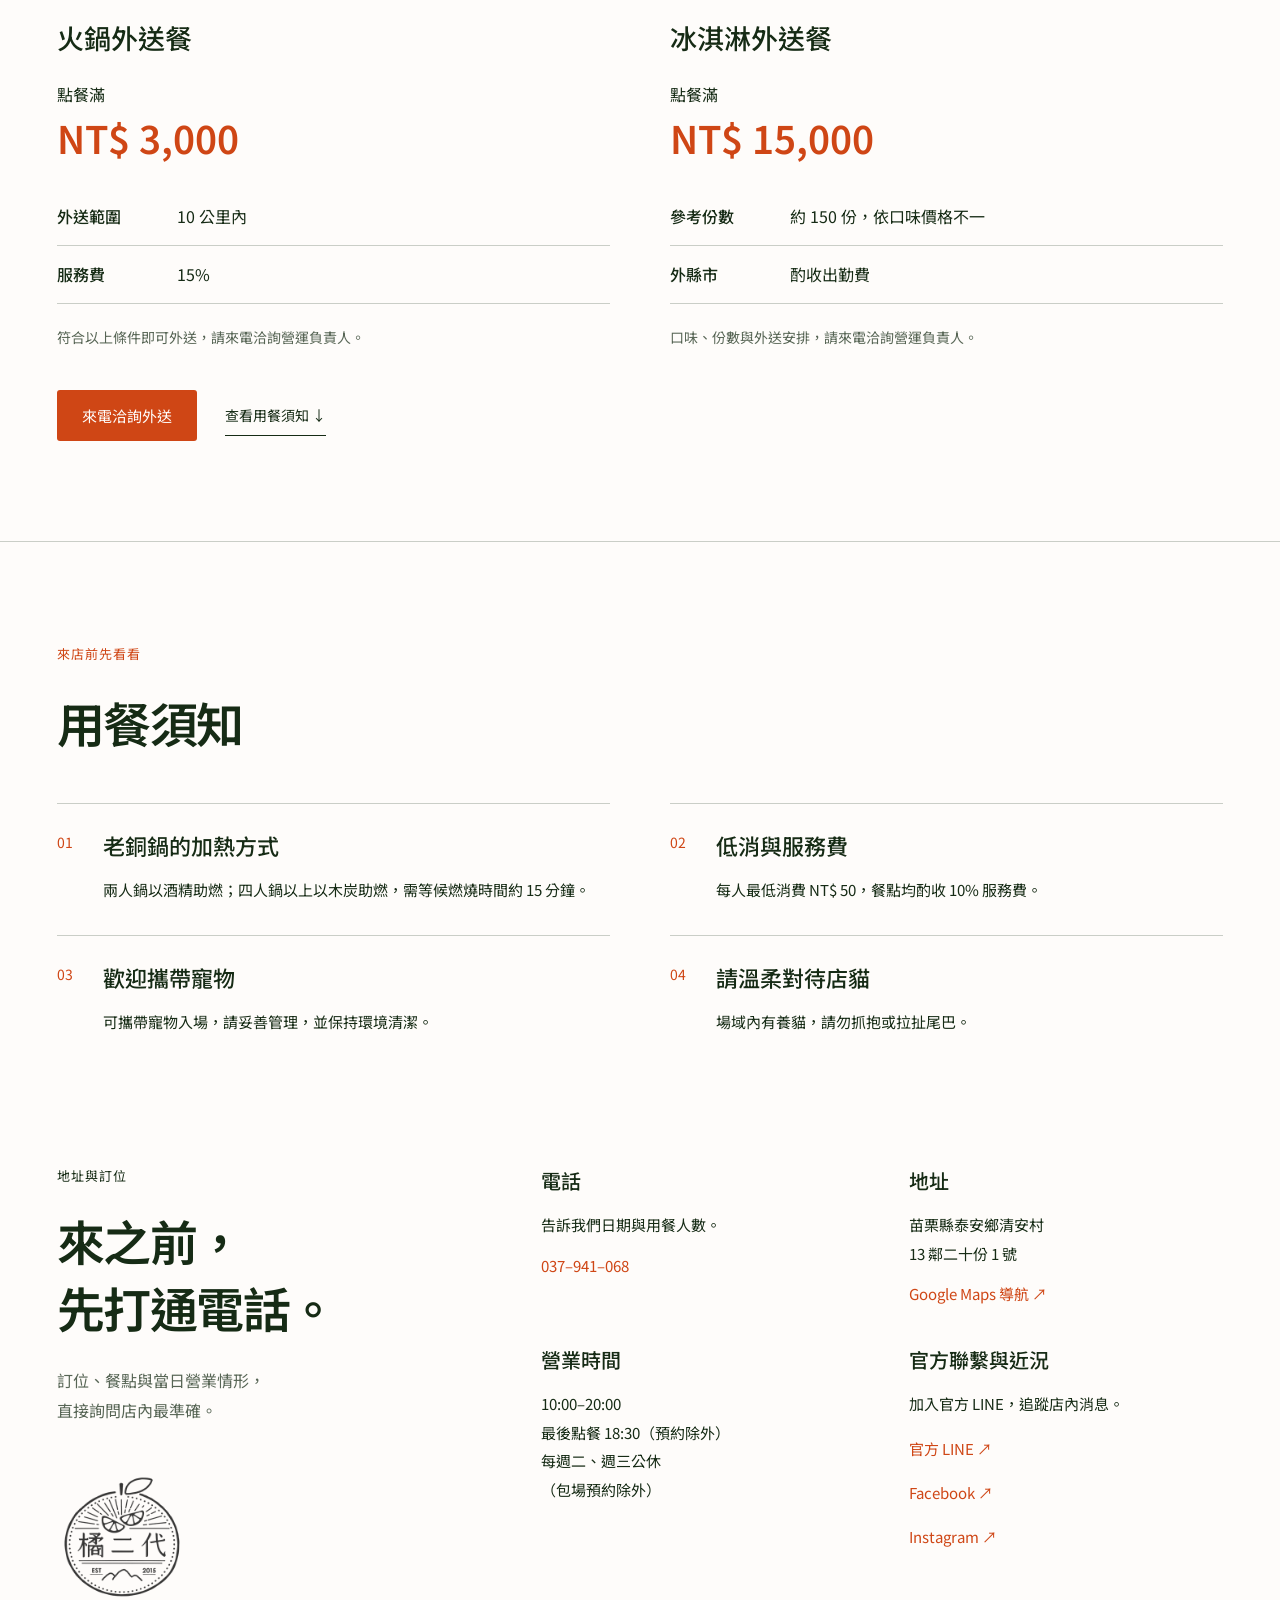
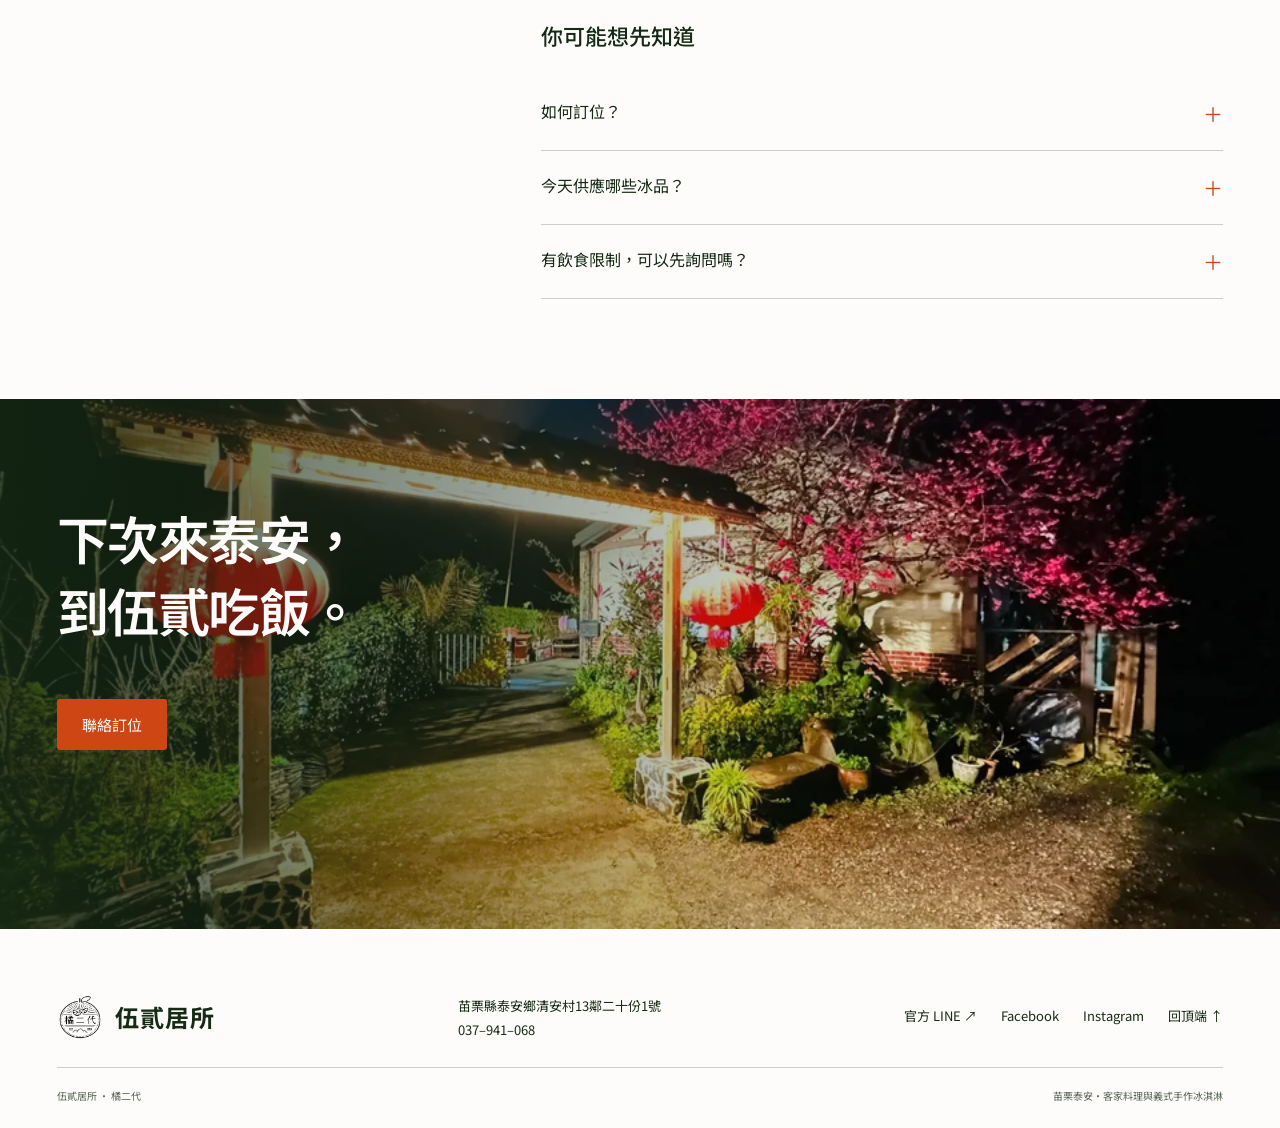
==== commit 6bad1dea: "Add fixed official LINE contact button with mobile dock clearance" ====
--- a/v2/c/index.html
+++ b/v2/c/index.html
@@ -1,5 +1,5 @@
 <!doctype html>
-<html lang="zh-Hant"><head><meta charset="utf-8"><meta name="viewport" content="width=device-width,initial-scale=1"><meta name="robots" content="noindex,nofollow"><meta name="theme-color" content="#cf4615"><meta name="description" content="伍貳居所是橘二代位於苗栗泰安清安村的老屋餐廳，供應客家福菜鍋、鹹湯圓鍋與義式手作冰淇淋。提供聚餐、包場與外送洽詢，訂位請撥 037-941-068。"><title>伍貳居所｜橘二代・苗栗泰安客家火鍋與手作冰淇淋</title><link rel="stylesheet" href="/v2/c/style.css?v=20261001-social"><link rel="icon" href="/v2/c/favicon.svg" type="image/svg+xml"></head>
+<html lang="zh-Hant"><head><meta charset="utf-8"><meta name="viewport" content="width=device-width,initial-scale=1"><meta name="robots" content="noindex,nofollow"><meta name="theme-color" content="#cf4615"><meta name="description" content="伍貳居所是橘二代位於苗栗泰安清安村的老屋餐廳，供應客家福菜鍋、鹹湯圓鍋與義式手作冰淇淋。提供聚餐、包場與外送洽詢，訂位請撥 037-941-068。"><title>伍貳居所｜橘二代・苗栗泰安客家火鍋與手作冰淇淋</title><link rel="stylesheet" href="/v2/c/style.css?v=20261001-line-float"><link rel="icon" href="/v2/c/favicon.svg" type="image/svg+xml"></head>
 <body><a class="skip" href="#main">跳至主要內容</a>
 <div class="topline">苗栗泰安・客家料理 <a href="tel:037941068">訂位請撥 037–941–068</a></div>
 <header class="site-header"><a class="brand" href="#main"><img src="/v2/assets/delivery/orange-logo-320.webp" alt="橘二代" width="857" height="846" decoding="async"><span>伍貳居所</span></a><nav id="navigation" aria-label="主要導覽"><a href="#story">關於我們</a><a href="#food">餐點</a><a href="#ice">冰研所</a><a href="#delivery">外送與須知</a><a href="#visit">地址與訂位</a></nav><a class="header-contact" href="tel:037941068">聯絡訂位</a><button class="menu-toggle" aria-label="開啟導覽" aria-expanded="false" aria-controls="navigation"><span></span><span></span><span></span></button></header>
@@ -28,4 +28,4 @@
 <section id="visit" class="contact section"><div class="contact-title" data-reveal><span class="small-label">地址與訂位</span><h2>來之前，<br>先打通電話。</h2><p>訂位、餐點與當日營業情形，<br>直接詢問店內最準確。</p><img class="contact-logo" src="/v2/assets/delivery/orange-logo-320.webp" alt="橘二代品牌標誌" loading="lazy" width="857" height="846" decoding="async"></div><div class="contact-content"><div class="contact-grid"><div><h3>電話</h3><p>告訴我們日期與用餐人數。</p><a href="tel:037941068">037–941–068</a></div><div><h3>地址</h3><p>苗栗縣泰安鄉清安村<br>13 鄰二十份 1 號</p><a href="https://www.google.com/maps/search/?api=1&amp;query=%E4%BC%8D%E8%B2%B3%E5%B1%85%E6%89%80%20%E8%8B%97%E6%A0%97%E7%B8%A3%E6%B3%B0%E5%AE%89%E9%84%89%E6%B8%85%E5%AE%89%E6%9D%9113%E9%84%B0%E4%BA%8C%E5%8D%81%E4%BB%BD1%E8%99%9F" target="_blank" rel="noopener">Google Maps 導航 ↗</a></div><div class="opening-hours"><h3>營業時間</h3><p>10:00–20:00<br>最後點餐 18:30（預約除外）<br>每週二、週三公休<br>（包場預約除外）</p></div><div class="official-links"><h3>官方聯繫與近況</h3><p>加入官方 LINE，追蹤店內消息。</p><a href="https://lin.ee/qrXVp1U" target="_blank" rel="noopener">官方 LINE ↗</a><a href="https://www.facebook.com/p/%E4%BC%8D%E8%B2%B3%E5%B1%85%E6%89%80-61569992565634/" target="_blank" rel="noopener">Facebook ↗</a><a href="https://www.instagram.com/52hungry.house/" target="_blank" rel="noopener">Instagram ↗</a></div></div><div class="faq"><h3>你可能想先知道</h3><details><summary>如何訂位？<span>＋</span></summary><p>請撥打 037–941–068，告訴店內預計用餐的日期與人數，由店家確認座位。</p></details><details><summary>今天供應哪些冰品？<span>＋</span></summary><p>冰品依當季水果與店內供應調整，請於訂位時詢問。冰研所另有清安村 59 號據點，本頁地圖指向伍貳居所餐廳。</p></details><details><summary>有飲食限制，可以先詢問嗎？<span>＋</span></summary><p>可以先告知店內需要避開的食材，由店家確認能否提供適合的餐點。</p></details></div></div></section>
 <section class="last-photo wide-photo"><img src="/v2/assets/delivery/frank-night-1600.webp" alt="夜間亮著燈的伍貳居所入口與粉紅花樹" loading="lazy"  width="2200" height="1650" decoding="async" srcset="/v2/assets/delivery/frank-night-480.webp 480w, /v2/assets/delivery/frank-night-960.webp 960w, /v2/assets/delivery/frank-night-1600.webp 1600w" sizes="(max-width:650px) 100vw, 50vw"><div class="photo-copy"><h2>下次來泰安，<br>到伍貳吃飯。</h2><a class="button orange" href="tel:037941068">聯絡訂位</a></div></section>
 </main><footer><div class="footer-top"><a class="brand" href="#main"><img src="/v2/assets/delivery/orange-logo-320.webp" alt="橘二代" width="857" height="846" decoding="async"><span>伍貳居所</span></a><p>苗栗縣泰安鄉清安村13鄰二十份1號<br><a href="tel:037941068">037–941–068</a></p><div><a href="https://lin.ee/qrXVp1U" target="_blank" rel="noopener">官方 LINE ↗</a><a href="https://www.facebook.com/p/%E4%BC%8D%E8%B2%B3%E5%B1%85%E6%89%80-61569992565634/" target="_blank" rel="noopener">Facebook</a><a href="https://www.instagram.com/52hungry.house/" target="_blank" rel="noopener">Instagram</a><a href="#main">回頂端 ↑</a></div></div><div class="version-links"><span>伍貳居所 · 橘二代</span><span>苗栗泰安・客家料理與義式手作冰淇淋</span></div></footer>
-<div class="mobile-dock"><a href="tel:037941068">電話訂位</a><a href="https://lin.ee/qrXVp1U" target="_blank" rel="noopener">官方 LINE ↗</a><a href="https://www.google.com/maps/search/?api=1&amp;query=%E4%BC%8D%E8%B2%B3%E5%B1%85%E6%89%80%20%E8%8B%97%E6%A0%97%E7%B8%A3%E6%B3%B0%E5%AE%89%E9%84%89%E6%B8%85%E5%AE%89%E6%9D%9113%E9%84%B0%E4%BA%8C%E5%8D%81%E4%BB%BD1%E8%99%9F" target="_blank" rel="noopener">地圖導航 ↗</a></div><dialog id="photo-dialog" aria-label="照片大圖"><button class="dialog-close" aria-label="關閉照片">×</button><img alt=""><p></p></dialog><script src="/v2/shared.js"></script><script src="/v2/c/motion.js"></script></body></html>
+<div class="mobile-dock"><a href="tel:037941068">電話訂位</a><a href="https://www.google.com/maps/search/?api=1&amp;query=%E4%BC%8D%E8%B2%B3%E5%B1%85%E6%89%80%20%E8%8B%97%E6%A0%97%E7%B8%A3%E6%B3%B0%E5%AE%89%E9%84%89%E6%B8%85%E5%AE%89%E6%9D%9113%E9%84%B0%E4%BA%8C%E5%8D%81%E4%BB%BD1%E8%99%9F" target="_blank" rel="noopener">地圖導航 ↗</a></div><a class="line-float" href="https://lin.ee/qrXVp1U" target="_blank" rel="noopener" aria-label="開啟官方 LINE（另開視窗）"><svg viewBox="0 0 24 24" width="22" height="22" fill="none" stroke="currentColor" stroke-width="1.7" aria-hidden="true"><path d="M20 11a8 8 0 0 1-8 8H5l-4 3 1.5-6A8 8 0 1 1 20 11Z"/><path d="M6 10h9M6 14h6"/></svg><span>官方 LINE</span></a><dialog id="photo-dialog" aria-label="照片大圖"><button class="dialog-close" aria-label="關閉照片">×</button><img alt=""><p></p></dialog><script src="/v2/shared.js"></script><script src="/v2/c/motion.js"></script></body></html>
--- a/v2/c/style.css
+++ b/v2/c/style.css
@@ -115,3 +115,10 @@
 .official-links a{display:block;width:fit-content;min-height:44px;padding:6px 0}
 .footer-top>div{flex-wrap:wrap}
 @media(max-width:650px){.mobile-dock{gap:8px}.mobile-dock a{width:auto;flex:1;font-size:13px}.mobile-dock a[href^="https://lin.ee"]{background:var(--paper);color:var(--orange);border-color:var(--orange)}.official-links{grid-column:1/-1}.footer-top>div a{min-height:44px;display:inline-flex;align-items:center}}
+
+/* Official LINE floating contact; keep clear of mobile navigation. */
+.line-float{position:fixed;right:24px;bottom:24px;z-index:11;display:flex;align-items:center;justify-content:center;gap:9px;min-height:56px;padding:14px 18px;border-radius:999px;background:var(--green);color:var(--paper);border:1px solid var(--paper);box-shadow:0 4px 16px rgba(22,43,21,.18);font-size:14px;font-weight:600}
+.line-float svg{flex-shrink:0}
+.line-float:hover{background:var(--orange)}
+body.modal-open .line-float{visibility:hidden}
+@media(max-width:650px){.line-float{right:14px;bottom:calc(84px + env(safe-area-inset-bottom));min-height:52px;padding:12px 15px;font-size:13px;gap:7px}.line-float svg{width:20px;height:20px}.mobile-dock a{font-size:14px}}
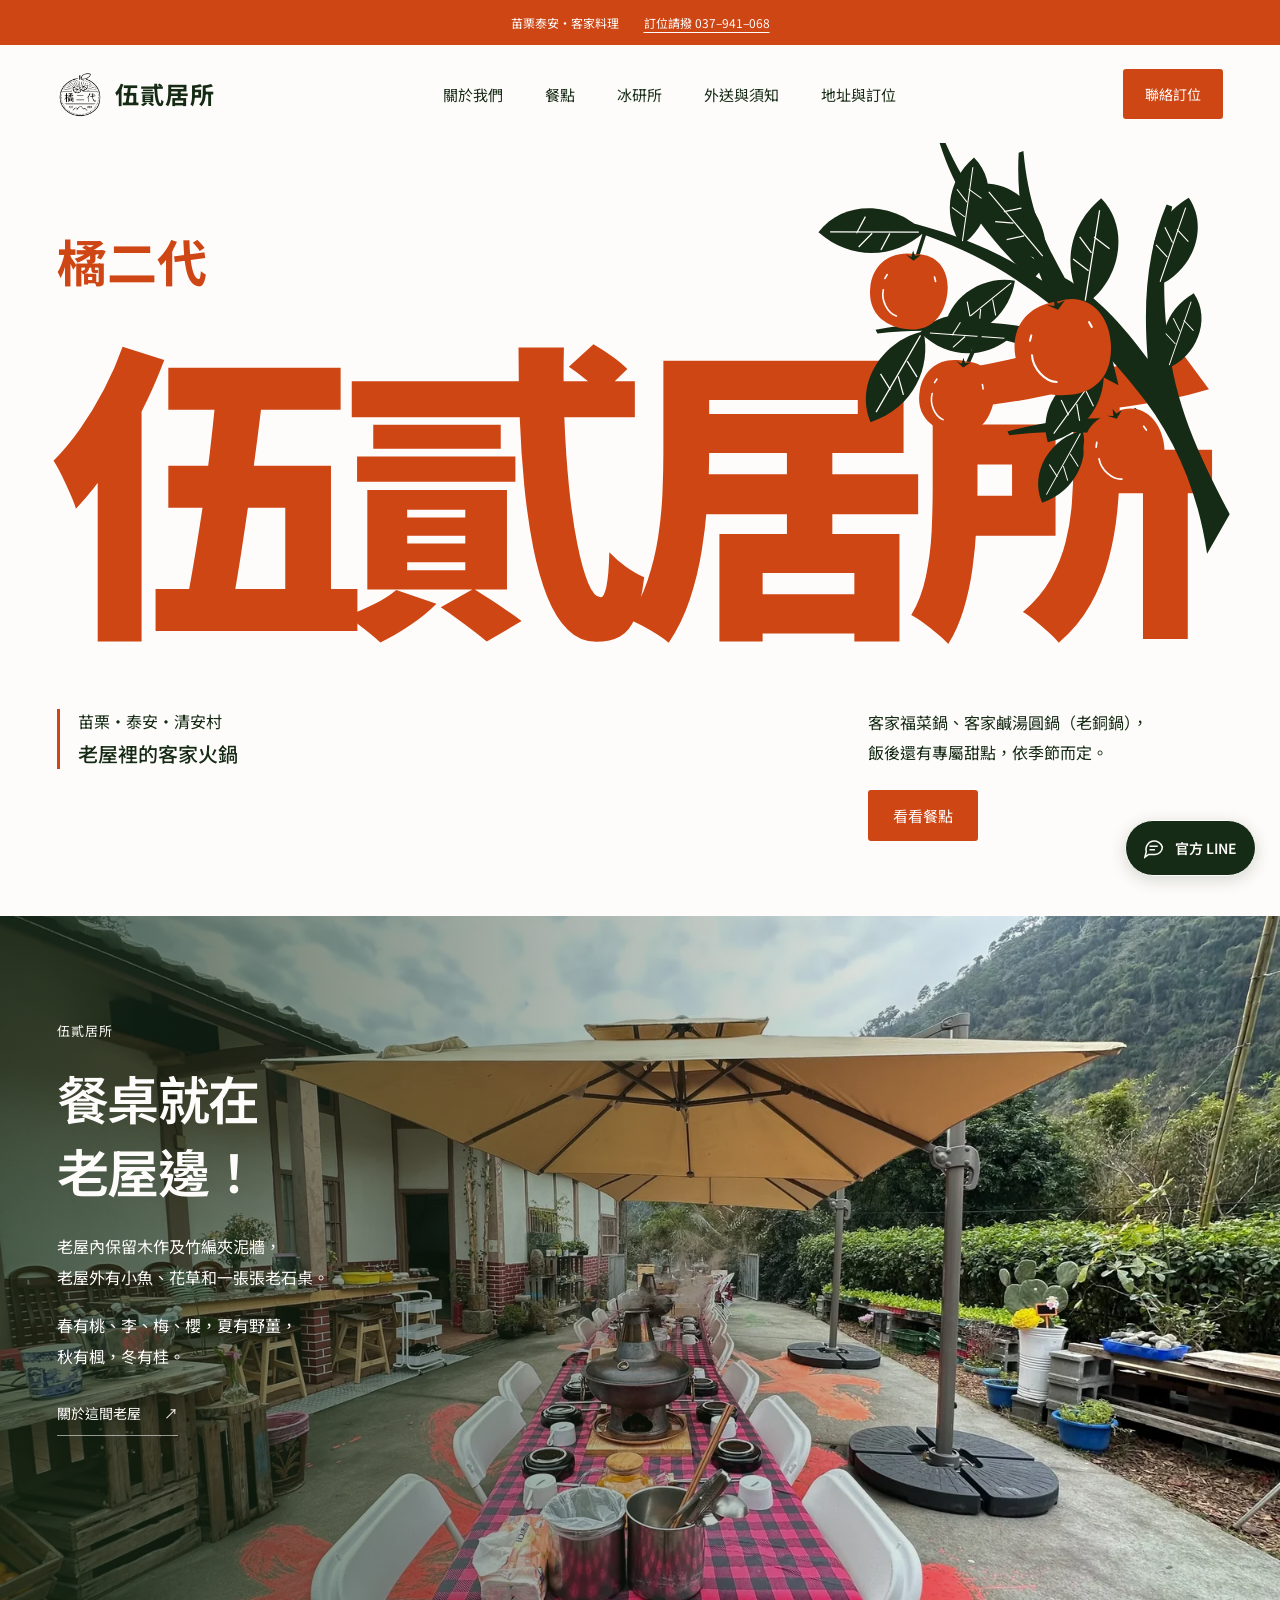
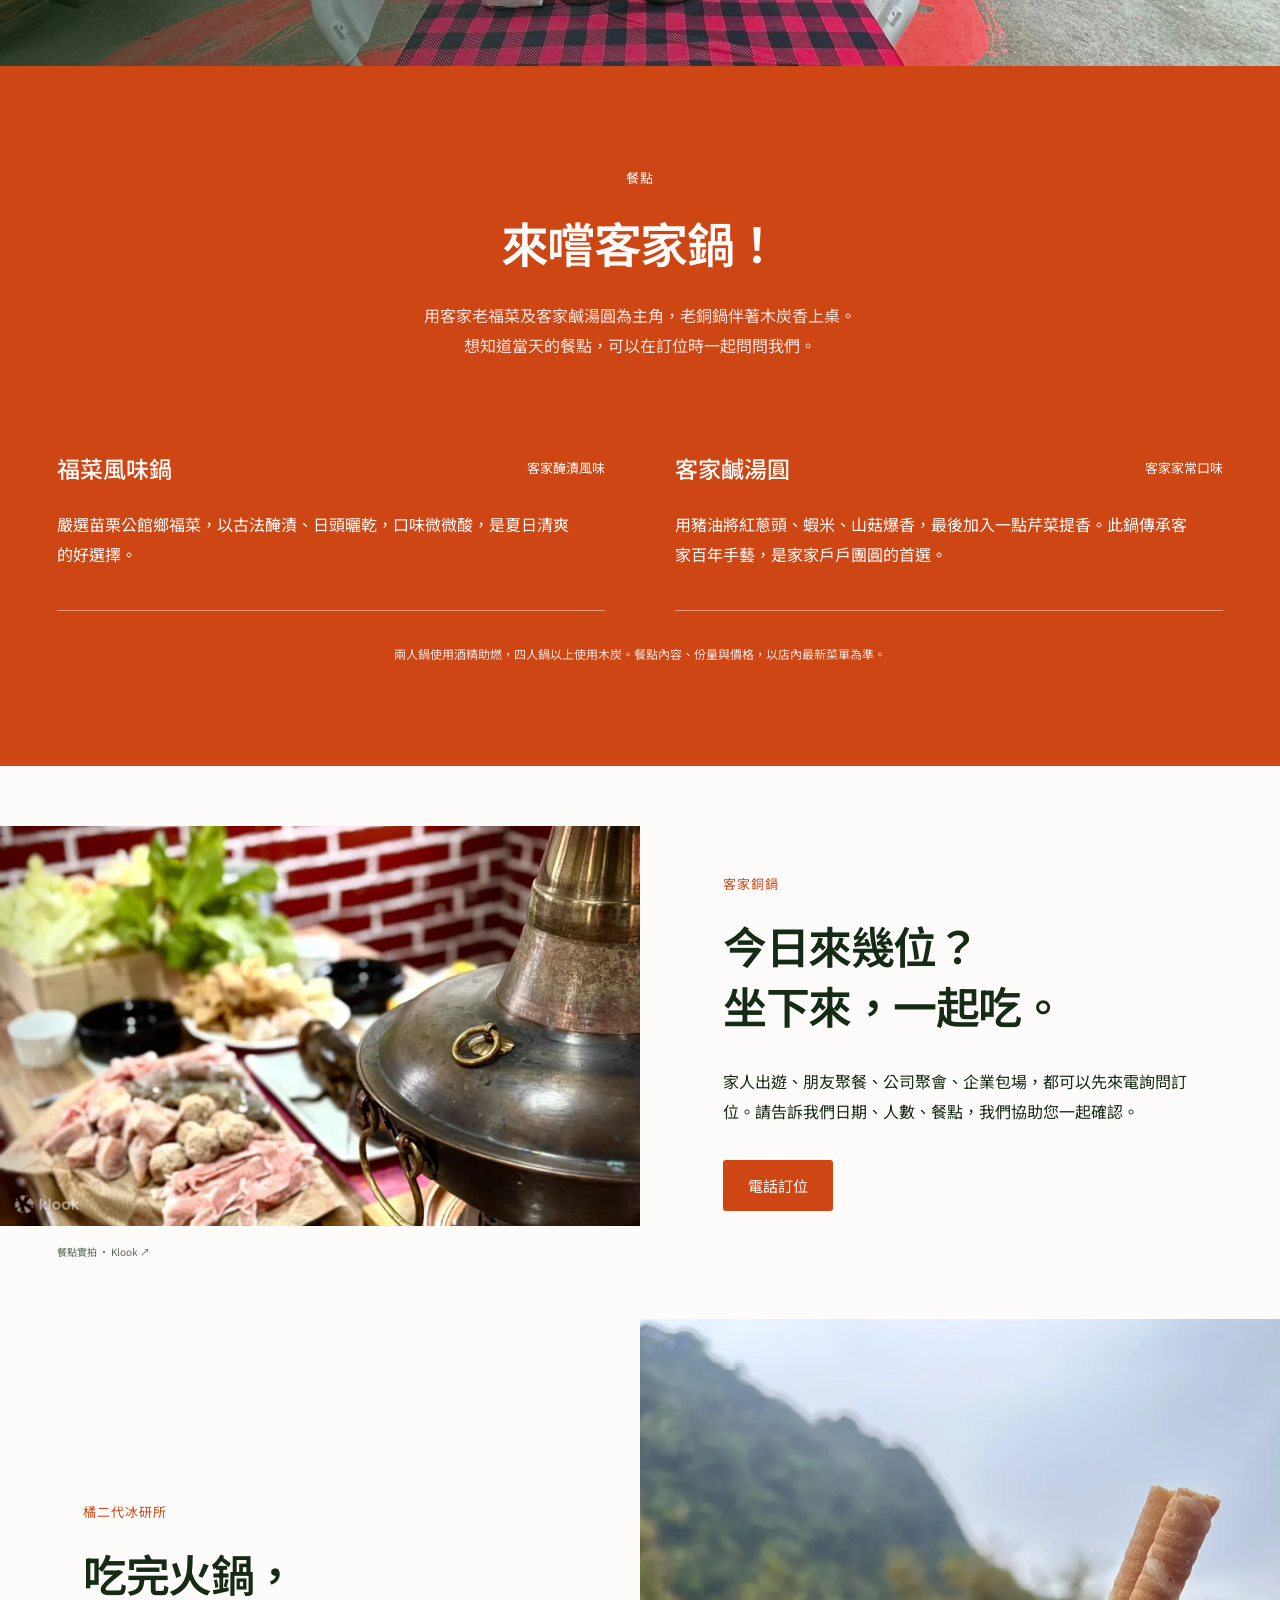
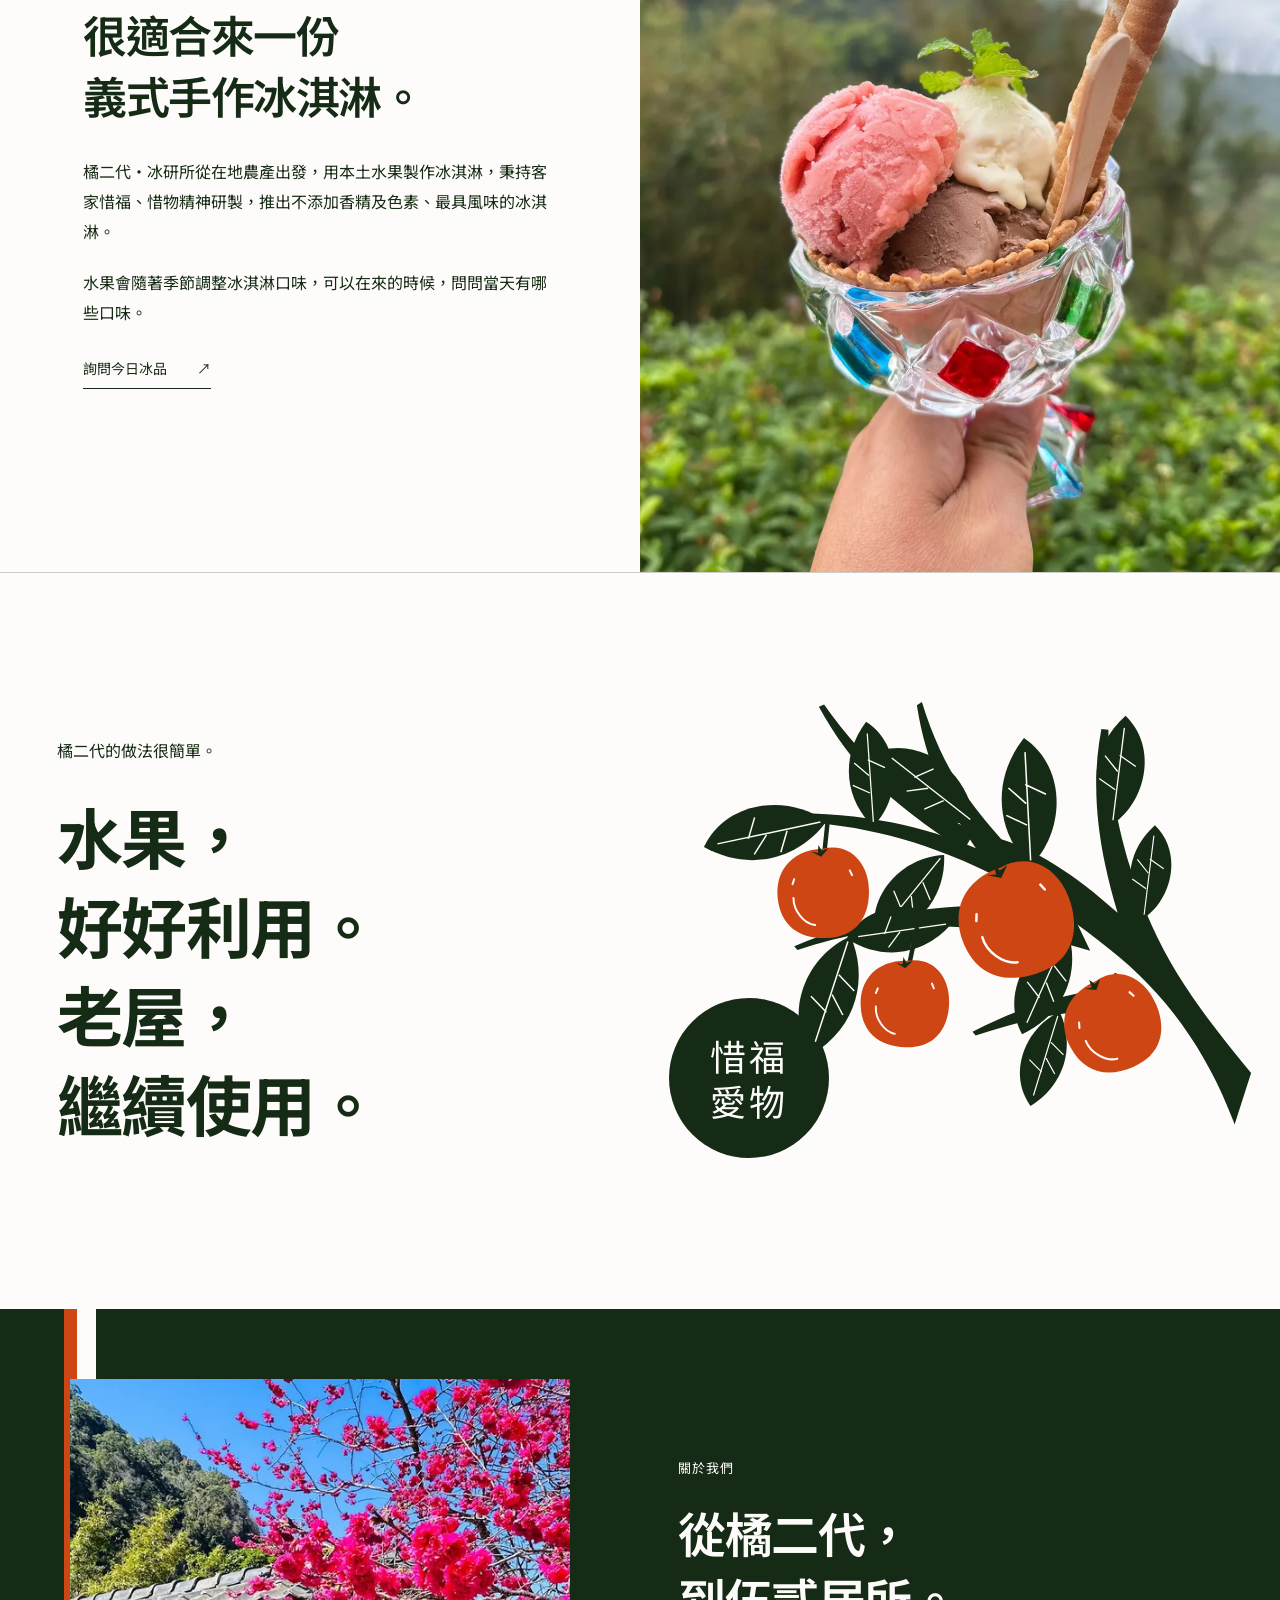
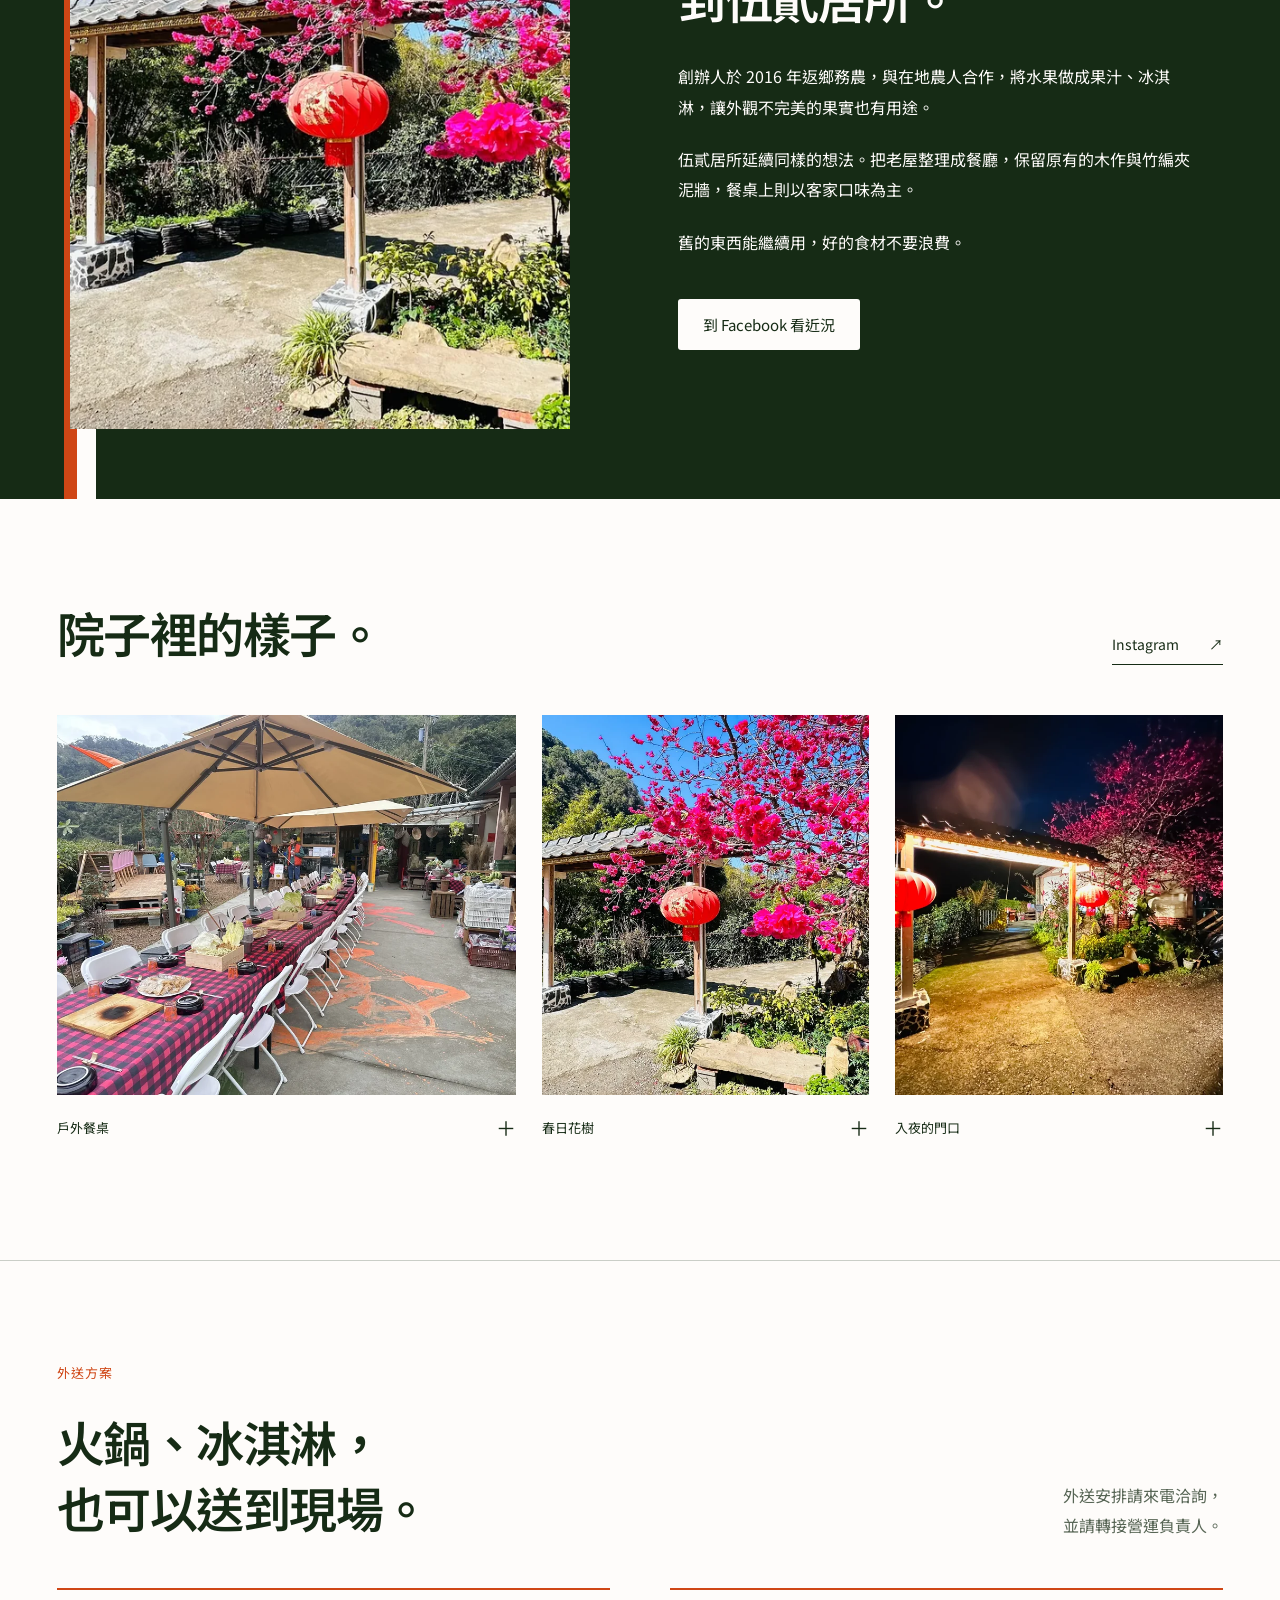
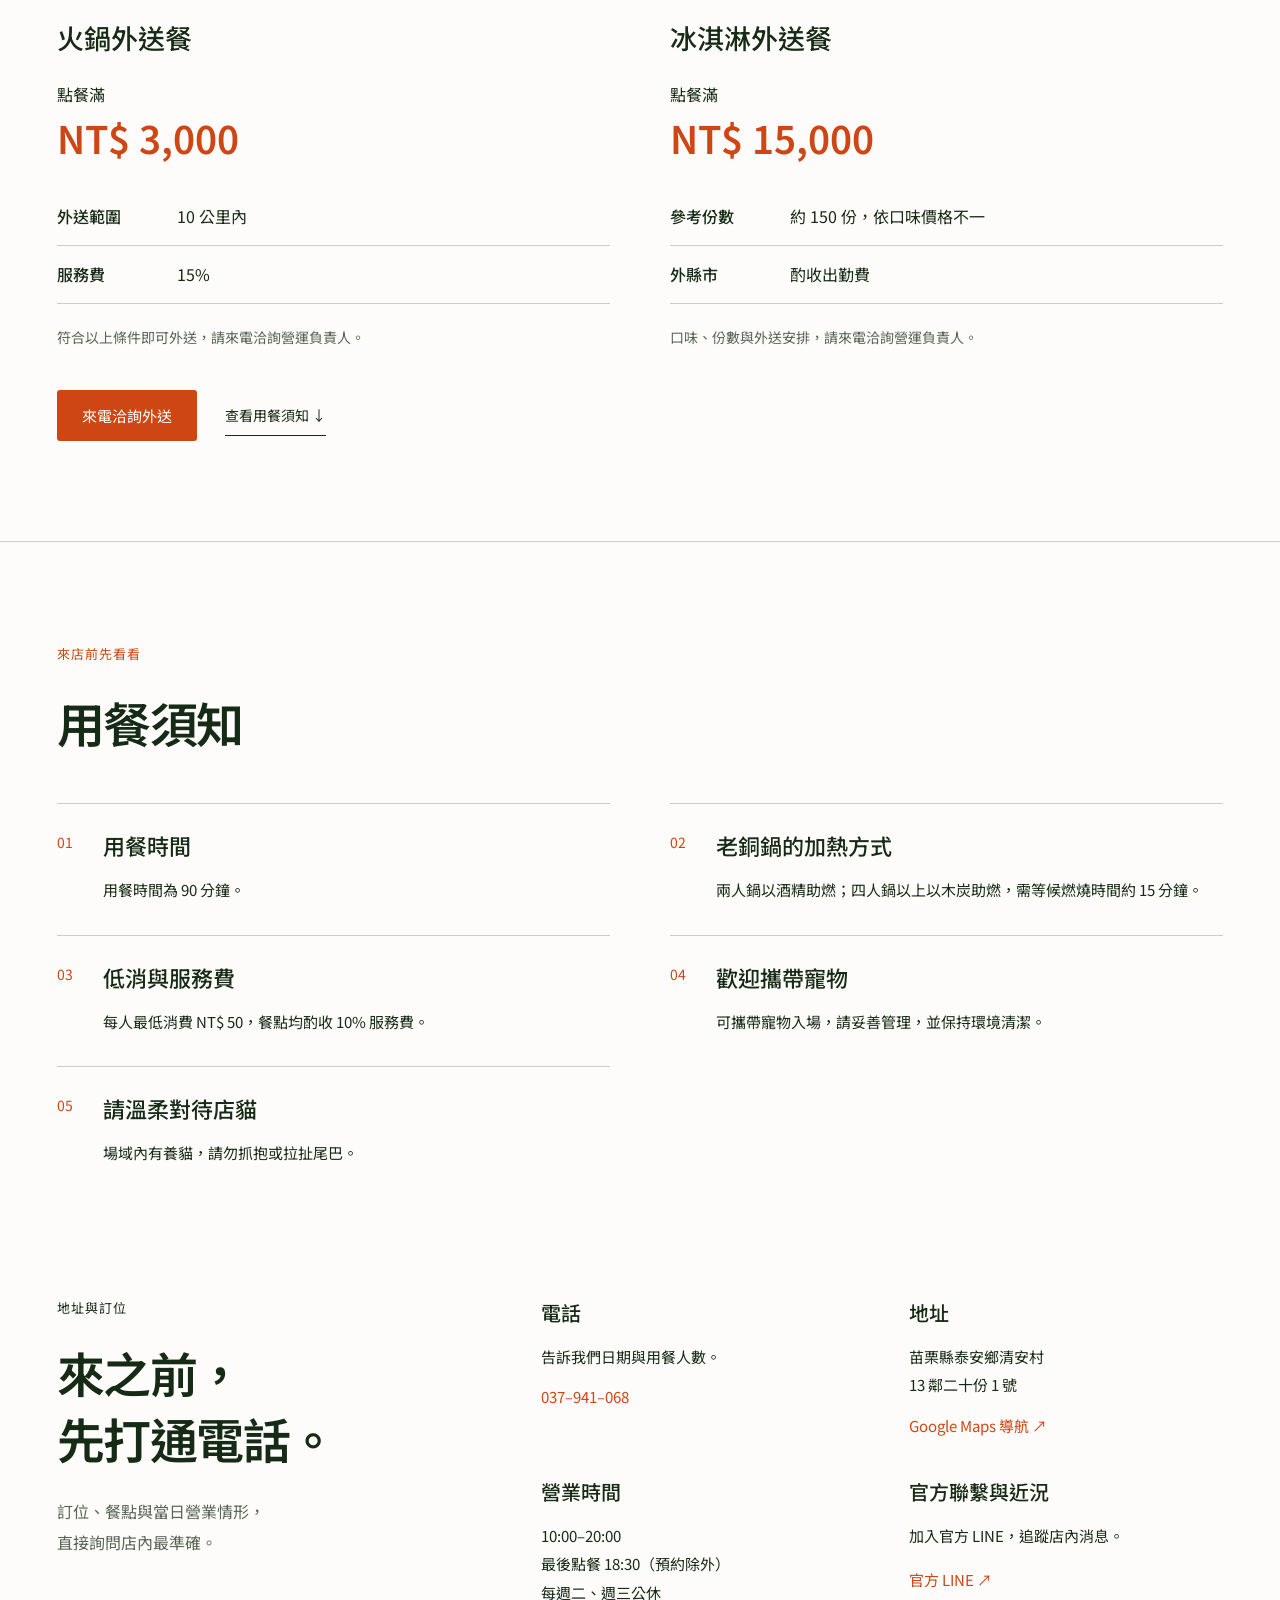
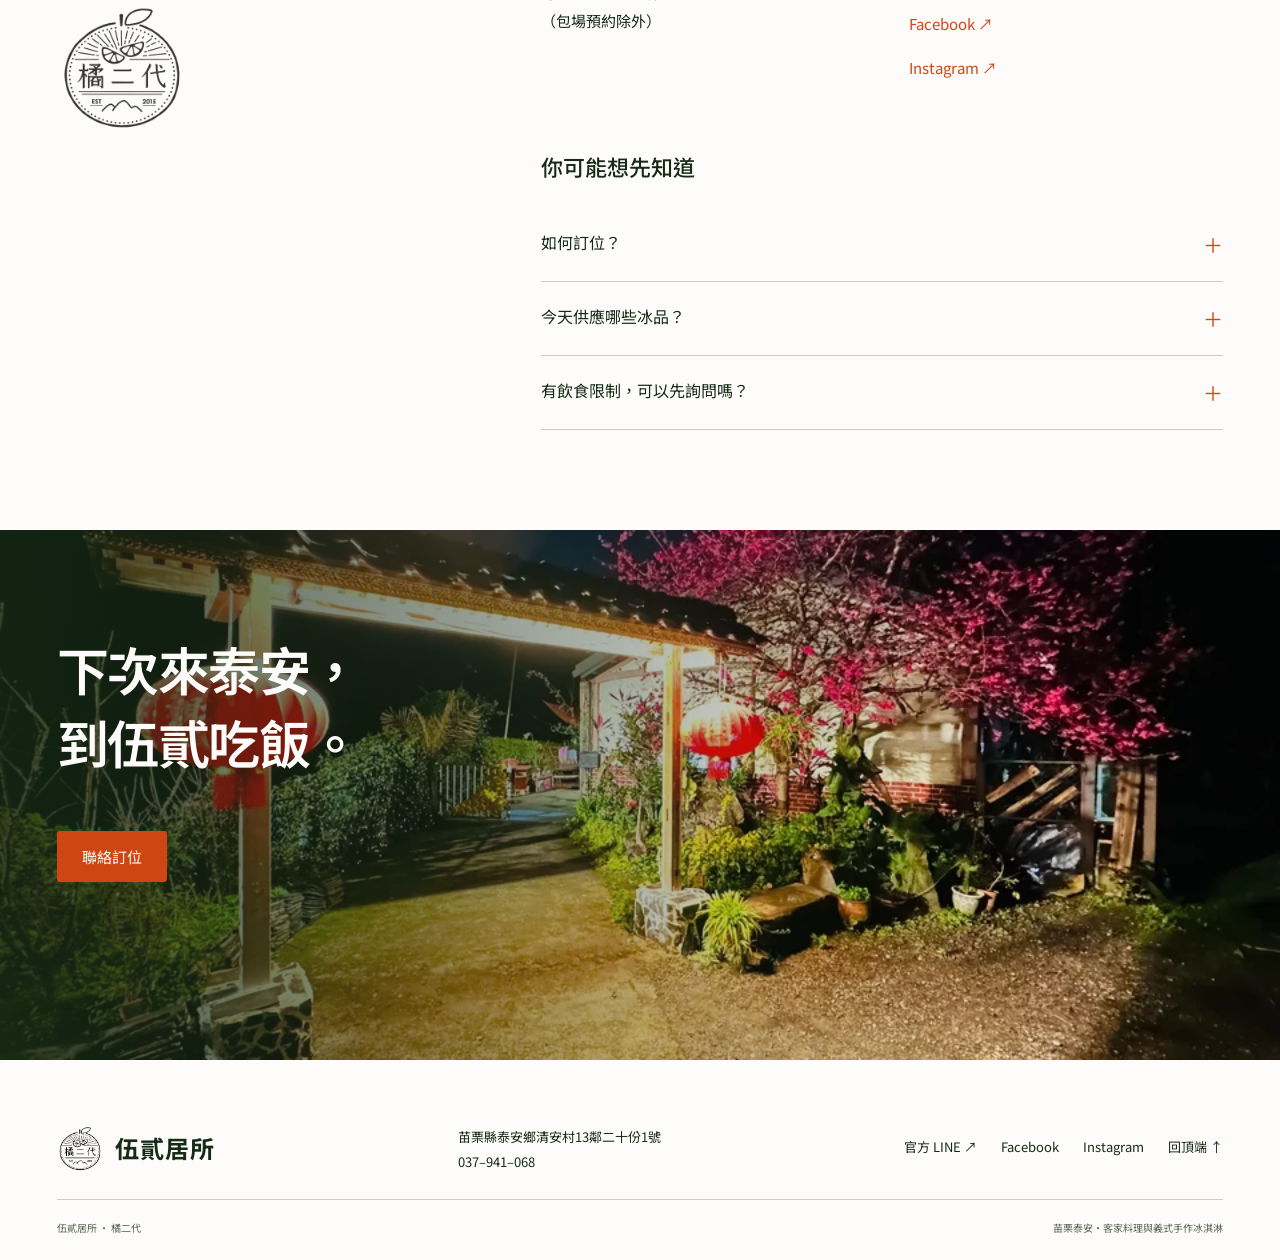
==== commit aec1413c: "Specify 90 minute dining time in dining information" ====
--- a/v2/c/index.html
+++ b/v2/c/index.html
@@ -1,5 +1,5 @@
 <!doctype html>
-<html lang="zh-Hant"><head><meta charset="utf-8"><meta name="viewport" content="width=device-width,initial-scale=1"><meta name="robots" content="noindex,nofollow"><meta name="theme-color" content="#cf4615"><meta name="description" content="伍貳居所是橘二代位於苗栗泰安清安村的老屋餐廳，供應客家福菜鍋、鹹湯圓鍋與義式手作冰淇淋。提供聚餐、包場與外送洽詢，訂位請撥 037-941-068。"><title>伍貳居所｜橘二代・苗栗泰安客家火鍋與手作冰淇淋</title><link rel="stylesheet" href="/v2/c/style.css?v=20261001-line-float"><link rel="icon" href="/v2/c/favicon.svg" type="image/svg+xml"></head>
+<html lang="zh-Hant"><head><meta charset="utf-8"><meta name="viewport" content="width=device-width,initial-scale=1"><meta name="robots" content="noindex,nofollow"><meta name="theme-color" content="#cf4615"><meta name="description" content="伍貳居所是橘二代位於苗栗泰安清安村的老屋餐廳，供應客家福菜鍋、鹹湯圓鍋與義式手作冰淇淋。提供聚餐、包場與外送洽詢，訂位請撥 037-941-068。"><title>伍貳居所｜橘二代・苗栗泰安客家火鍋與手作冰淇淋</title><link rel="stylesheet" href="/v2/c/style.css?v=20261001-mobile-type"><link rel="icon" href="/v2/c/favicon.svg" type="image/svg+xml"></head>
 <body><a class="skip" href="#main">跳至主要內容</a>
 <div class="topline">苗栗泰安・客家料理 <a href="tel:037941068">訂位請撥 037–941–068</a></div>
 <header class="site-header"><a class="brand" href="#main"><img src="/v2/assets/delivery/orange-logo-320.webp" alt="橘二代" width="857" height="846" decoding="async"><span>伍貳居所</span></a><nav id="navigation" aria-label="主要導覽"><a href="#story">關於我們</a><a href="#food">餐點</a><a href="#ice">冰研所</a><a href="#delivery">外送與須知</a><a href="#visit">地址與訂位</a></nav><a class="header-contact" href="tel:037941068">聯絡訂位</a><button class="menu-toggle" aria-label="開啟導覽" aria-expanded="false" aria-controls="navigation"><span></span><span></span><span></span></button></header>
@@ -20,6 +20,7 @@
 </div><div class="delivery-action"><a class="button orange" href="tel:037941068">來電洽詢外送</a><a class="text-link" href="#dining">查看用餐須知 ↓</a></div>
 </section>
 <section id="dining" class="dining section" aria-labelledby="dining-title"><div class="service-heading"><div><p class="small-label">來店前先看看</p><h2 id="dining-title">用餐須知</h2></div></div><ol class="dining-list">
+<li><h3>用餐時間</h3><p>用餐時間為 90 分鐘。</p></li>
 <li><h3>老銅鍋的加熱方式</h3><p>兩人鍋以酒精助燃；四人鍋以上以木炭助燃，需等候燃燒時間約 15 分鐘。</p></li>
 <li><h3>低消與服務費</h3><p>每人最低消費 NT$ 50，餐點均酌收 10% 服務費。</p></li>
 <li><h3>歡迎攜帶寵物</h3><p>可攜帶寵物入場，請妥善管理，並保持環境清潔。</p></li>
--- a/v2/c/style.css
+++ b/v2/c/style.css
@@ -122,3 +122,50 @@
 .line-float:hover{background:var(--orange)}
 body.modal-open .line-float{visibility:hidden}
 @media(max-width:650px){.line-float{right:14px;bottom:calc(84px + env(safe-area-inset-bottom));min-height:52px;padding:12px 15px;font-size:13px;gap:7px}.line-float svg{width:20px;height:20px}.mobile-dock a{font-size:14px}}
+
+/* Mobile reading pass: body copy 17px, controls 16px, secondary labels 14px+. */
+@media(max-width:650px){
+ body{font-size:17px}
+ p,.hero-intro p,.photo-copy p,.section-title>p:last-child,.menu-list p,
+ .menu-note,.split-copy p,.story-copy p,.contact-title p,.contact-grid p,
+ .contact-grid a,.faq details p,.service-heading>p,.delivery-options article>p:last-child,
+ .dining-list p,.footer-top p{font-size:1.0625rem;line-height:1.85}
+ .location{font-size:1rem;line-height:1.8}
+ .location strong{font-size:1.1875rem}
+ .small-label,.menu-line span,.statement-copy>p,.gallery-item>span,
+ .credit,dialog p,.version-links{font-size:.875rem;line-height:1.75}
+ .statement-copy>p{font-size:.9375rem;white-space:normal;max-width:12em}
+ .menu-line{align-items:flex-start;flex-wrap:wrap;gap:8px 16px}
+ .menu-line h3{font-size:1.375rem}
+ .menu-note{font-size:1rem}
+ .button,.white-link,.text-link,.album-title .text-link,.footer-top>div,
+ .mobile-dock a,.faq summary{font-size:1rem;line-height:1.6}
+ .button,.white-link,.text-link,.site-header nav a{min-height:48px}
+ .menu-toggle{width:44px;height:44px;padding:11px 6px}
+ .contact-grid h3{font-size:1.25rem}
+ .contact-grid a{margin-right:0}
+ .delivery-options dl>div{font-size:1.0625rem;grid-template-columns:5em 1fr;gap:14px}
+ .dining-list h3{font-size:1.375rem}
+ .line-float{font-size:.9375rem;min-height:52px;bottom:calc(92px + env(safe-area-inset-bottom))}
+ .mobile-dock a{min-height:48px}
+ .footer-top>div{gap:12px 24px}
+ .version-links{display:block}
+ .version-links>span{display:block;margin-top:8px}
+ .intro-photo .photo-copy{padding-bottom:180px}
+}
+@media(max-width:420px){.contact-grid{grid-template-columns:1fr;gap:28px}.delivery-options dl>div{grid-template-columns:4.5em 1fr}.menu-line{display:block}.menu-line span{margin-top:6px}}
+@media(max-width:650px){
+ .brand-statement{grid-template-columns:minmax(0,1fr) minmax(0,1fr)}
+ .statement-copy{min-width:0}
+ .statement-copy>p{width:calc(100vw - 40px);max-width:none}
+ .statement-copy h2{font-size:clamp(27px,8.5vw,35px);white-space:nowrap}
+ .statement-art img{width:min(56vw,230px)}
+}
+@media(max-width:650px){
+ html{scroll-padding-bottom:160px}
+ footer{padding-bottom:calc(160px + env(safe-area-inset-bottom))}
+ .site-header nav.open{max-height:calc(100dvh - 170px);overflow-y:auto;overscroll-behavior:contain}
+ .faq summary{min-height:56px;align-items:center}
+ .faq summary span{flex-shrink:0}
+ .gallery-item>span{min-height:48px}
+}
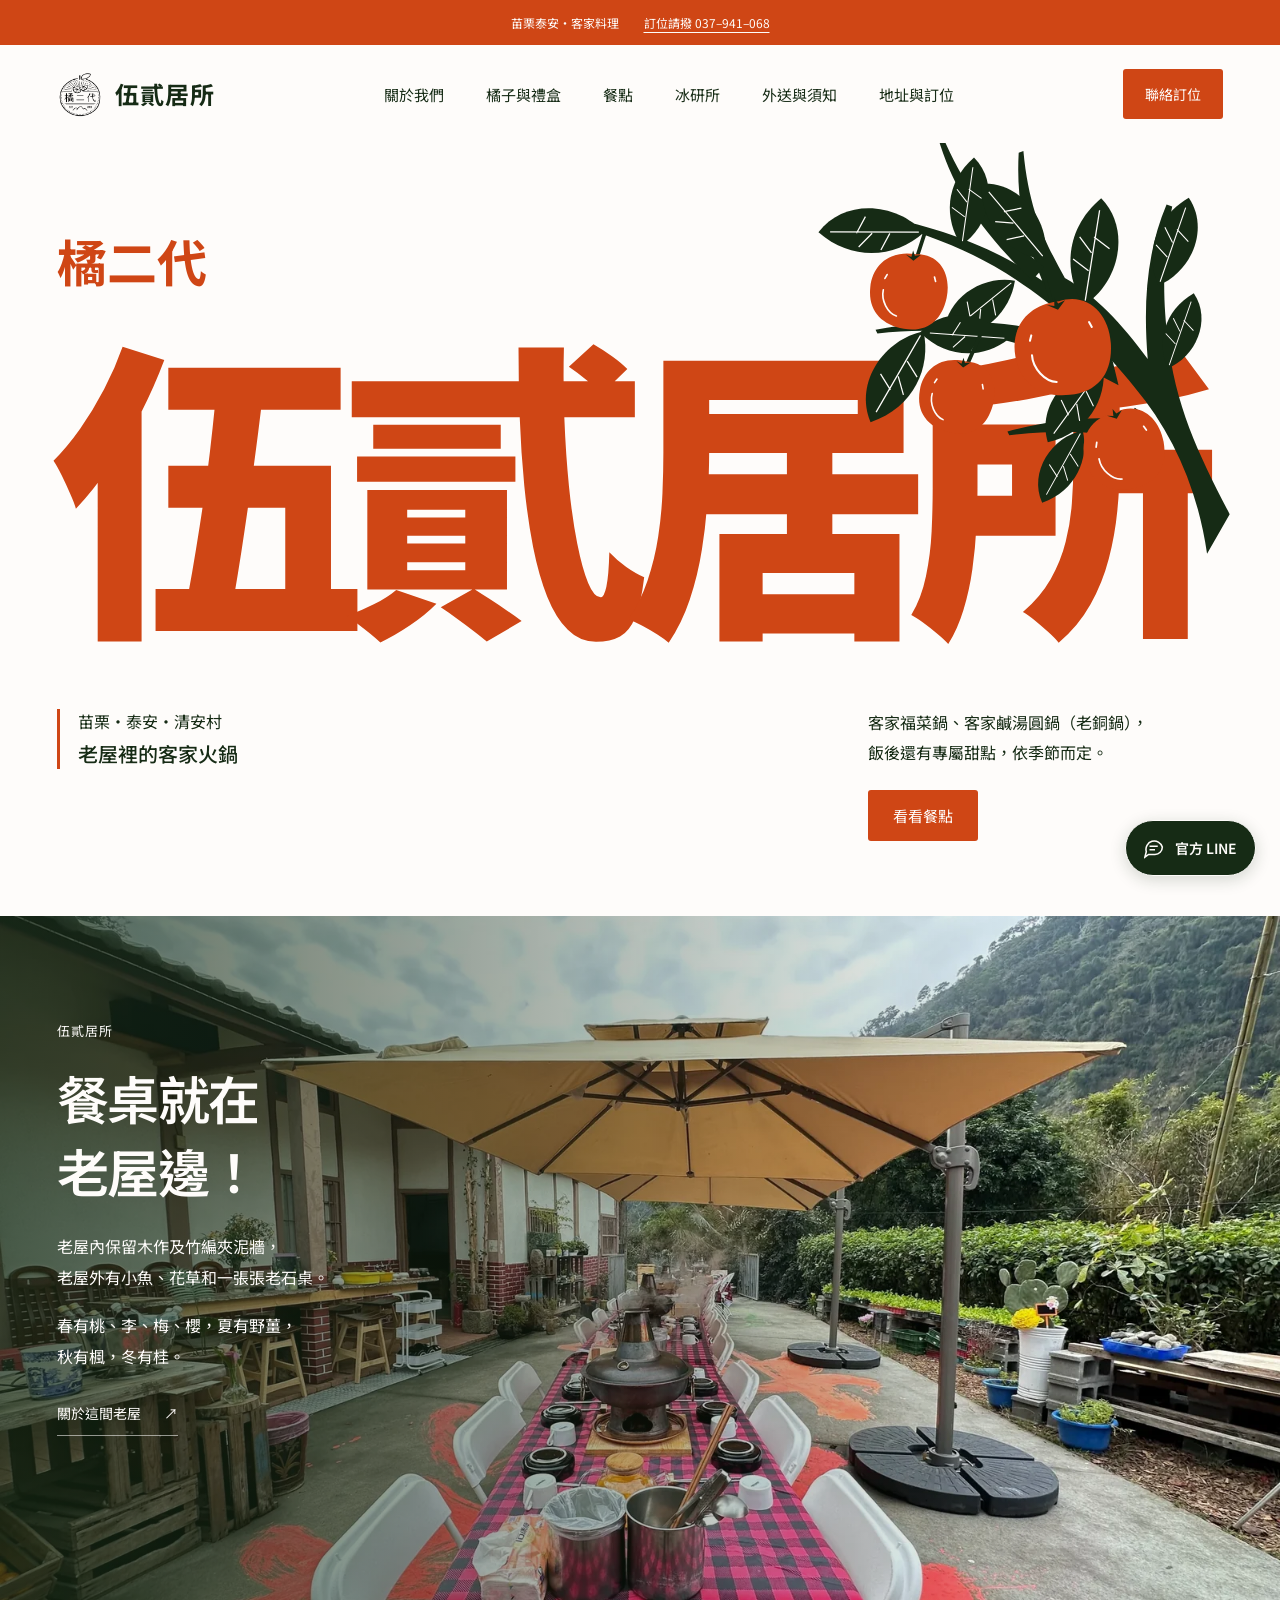
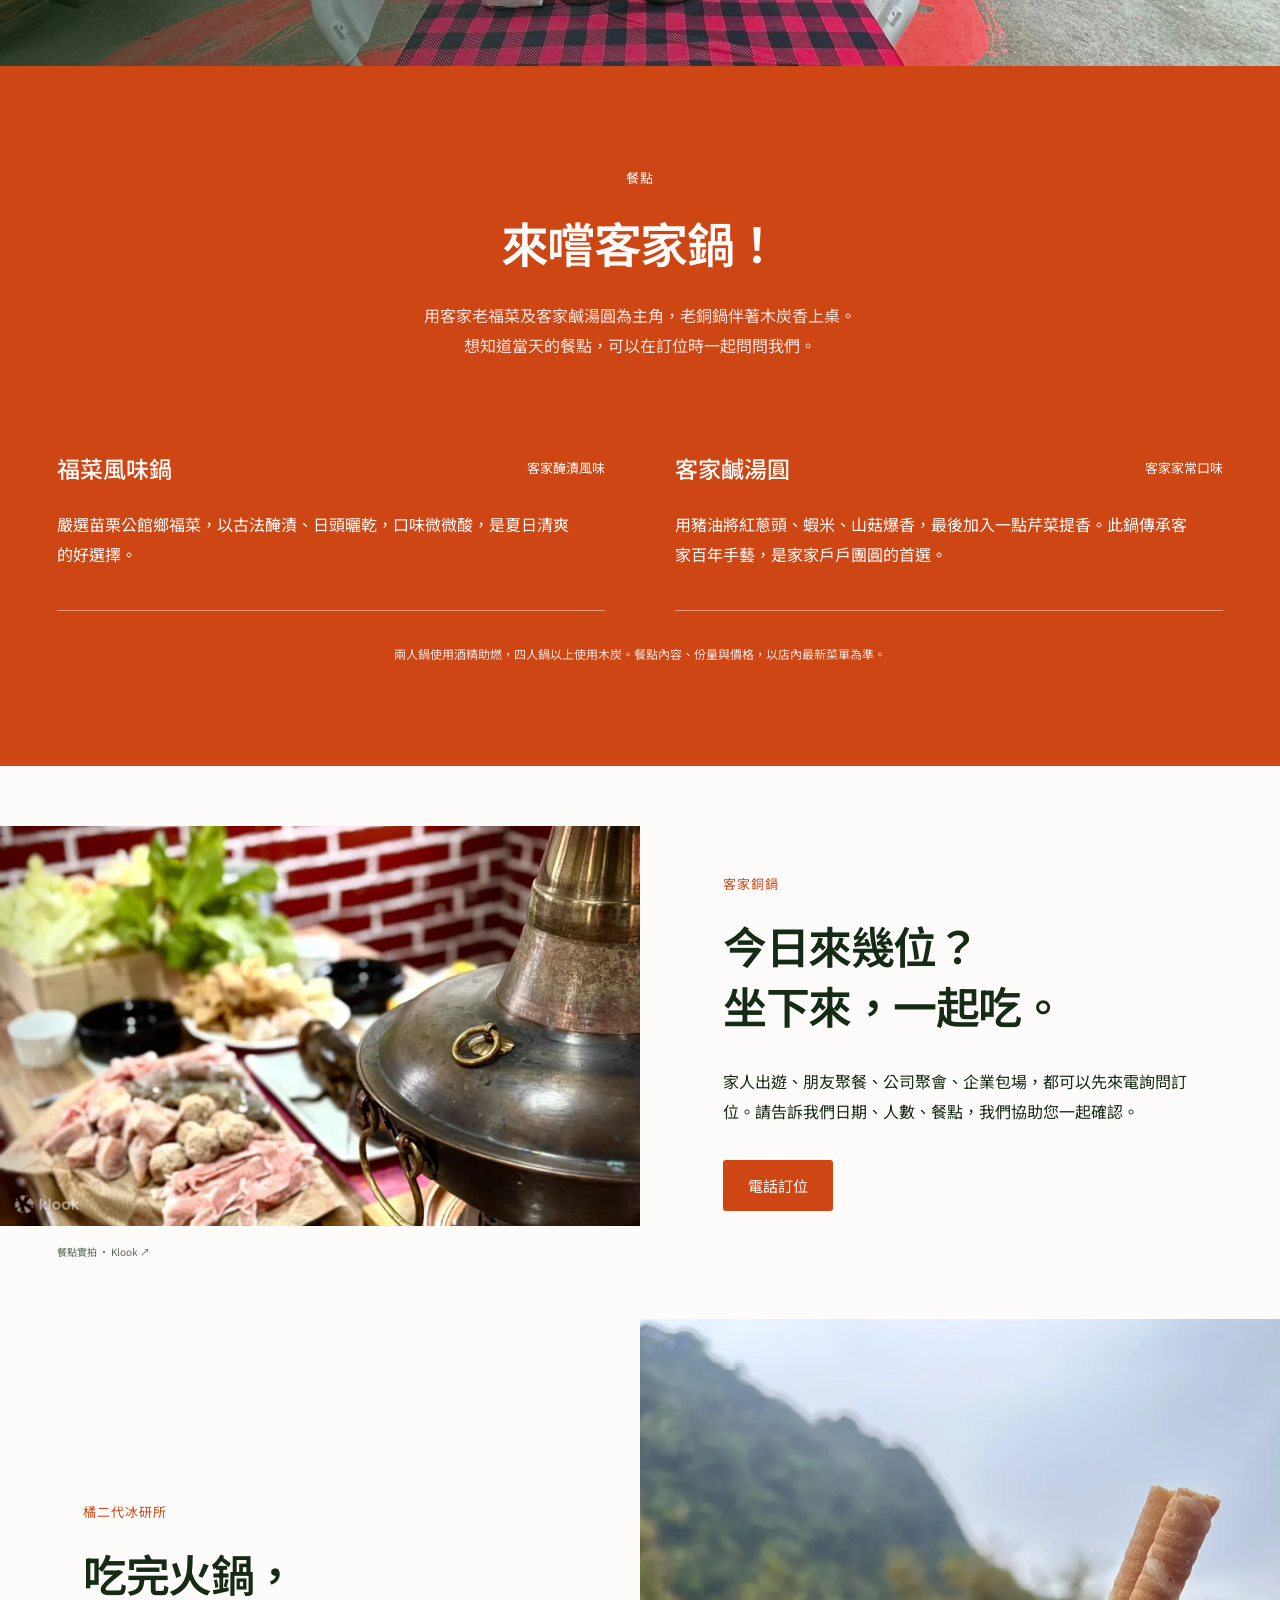
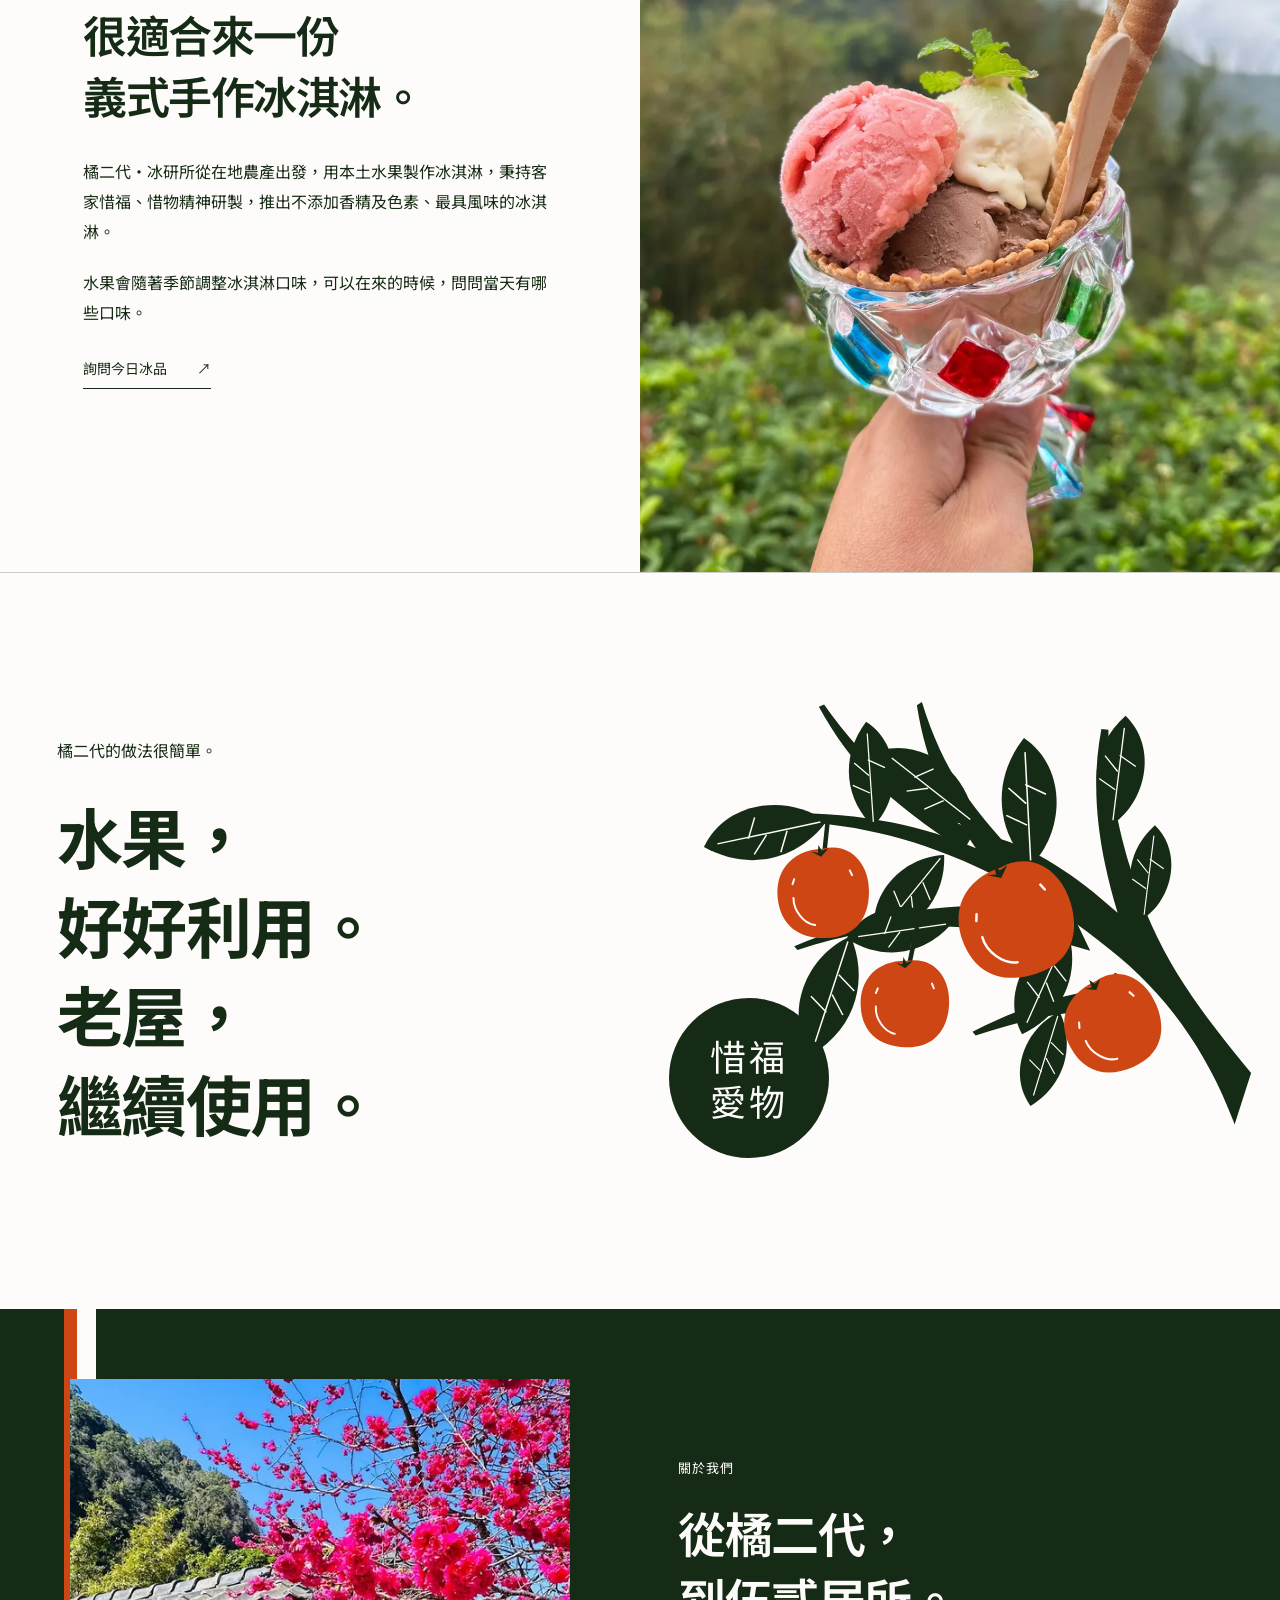
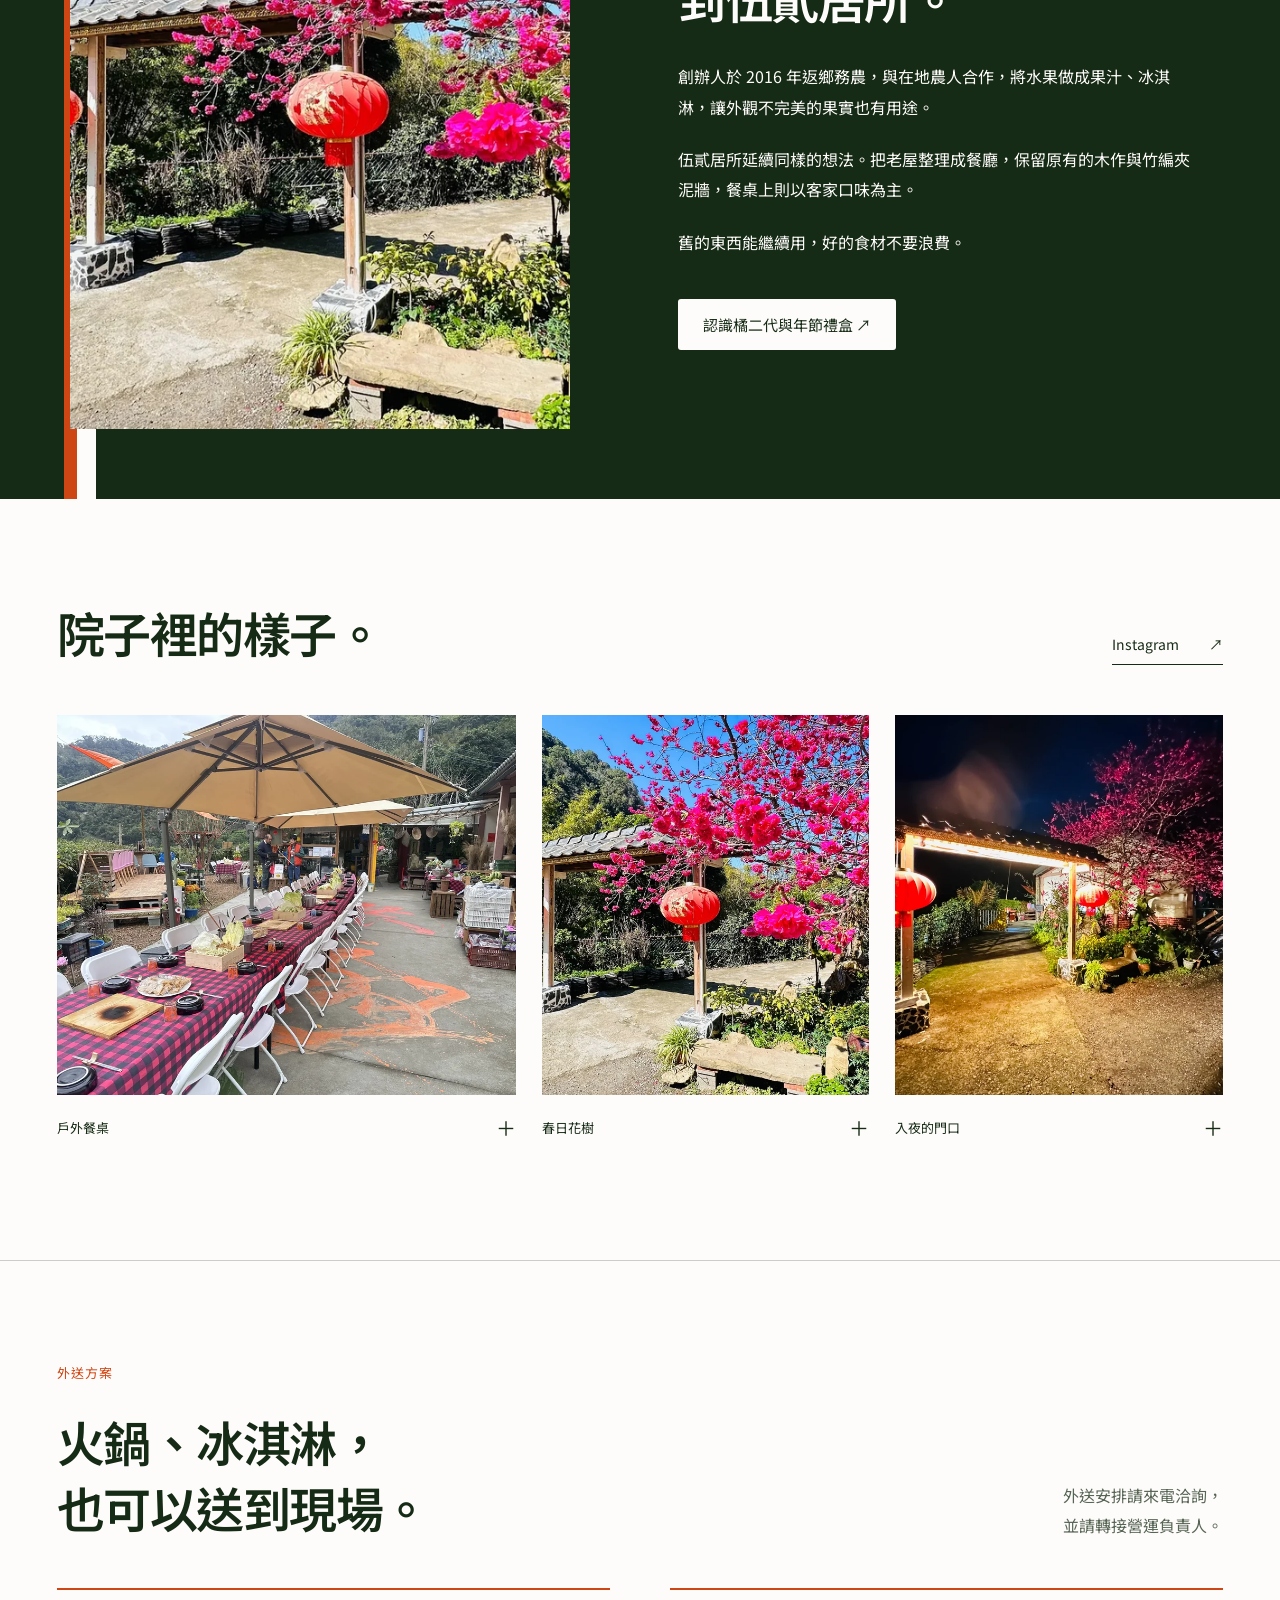
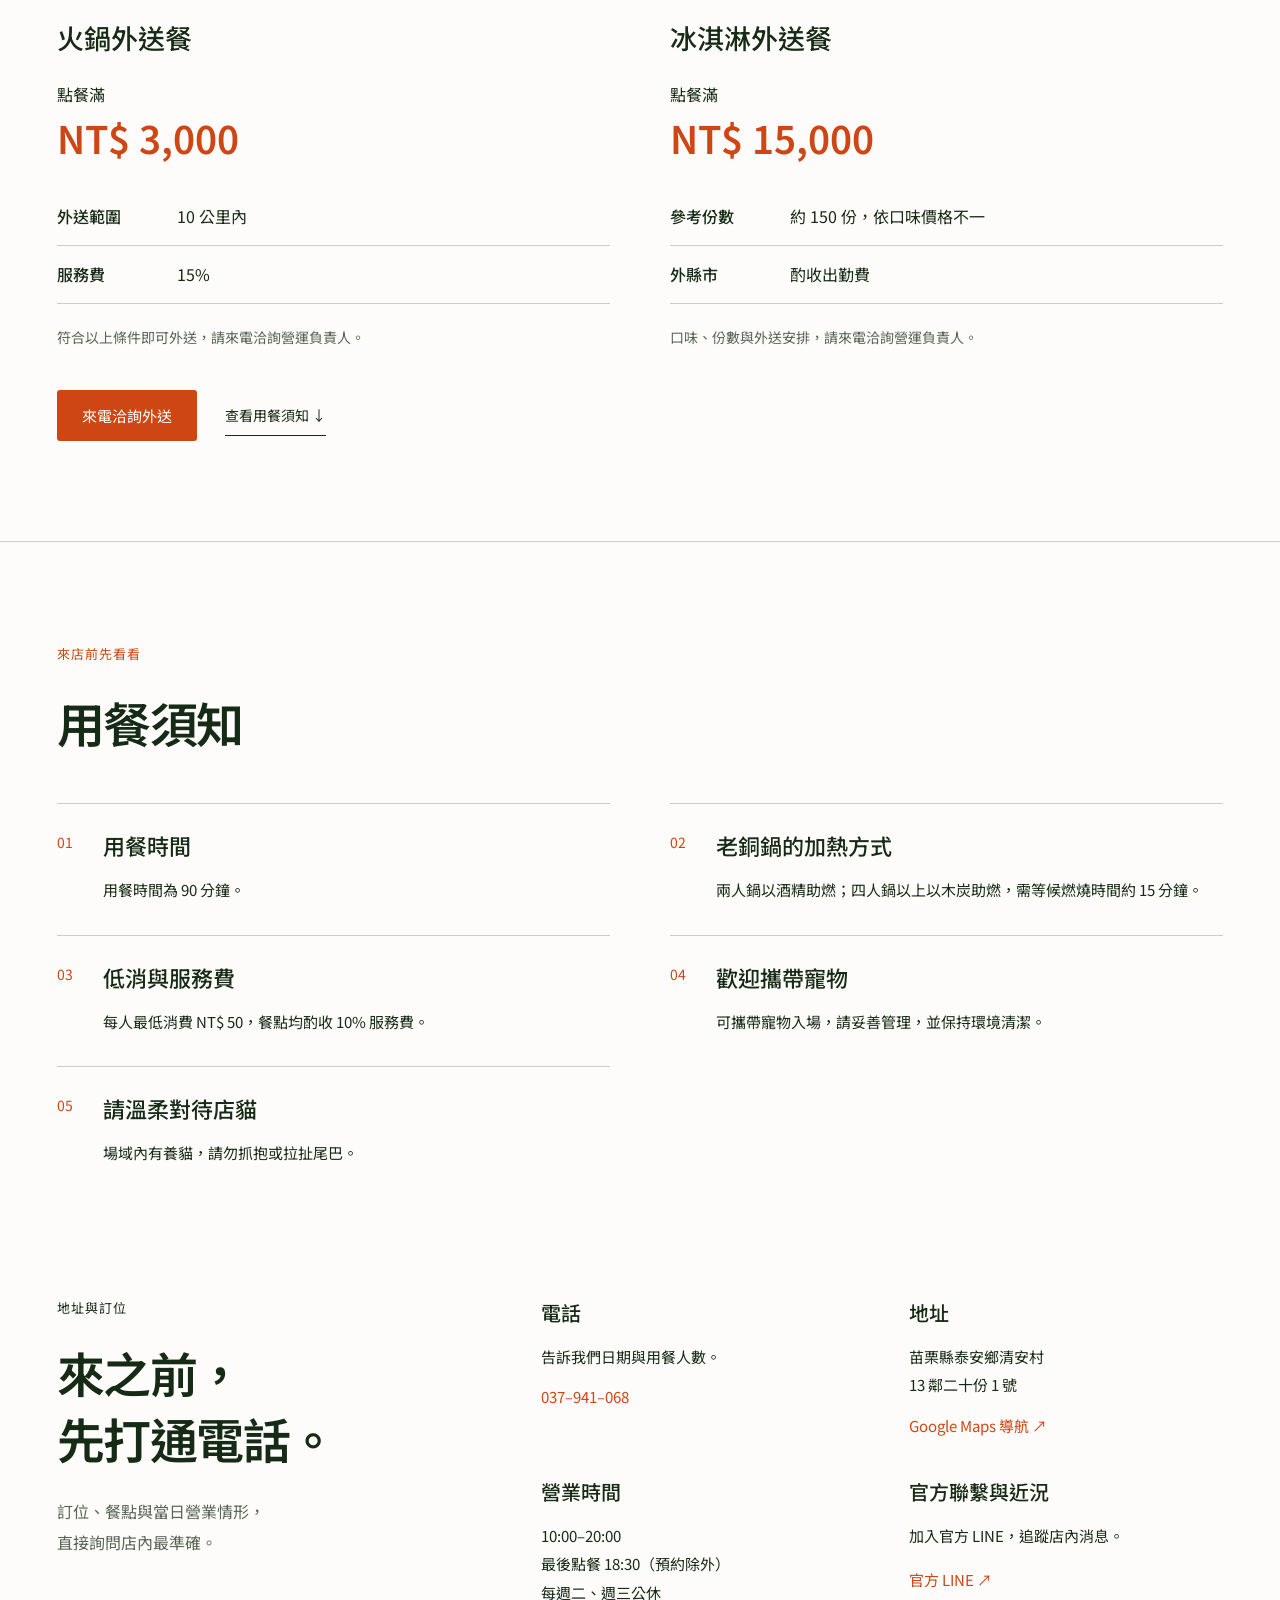
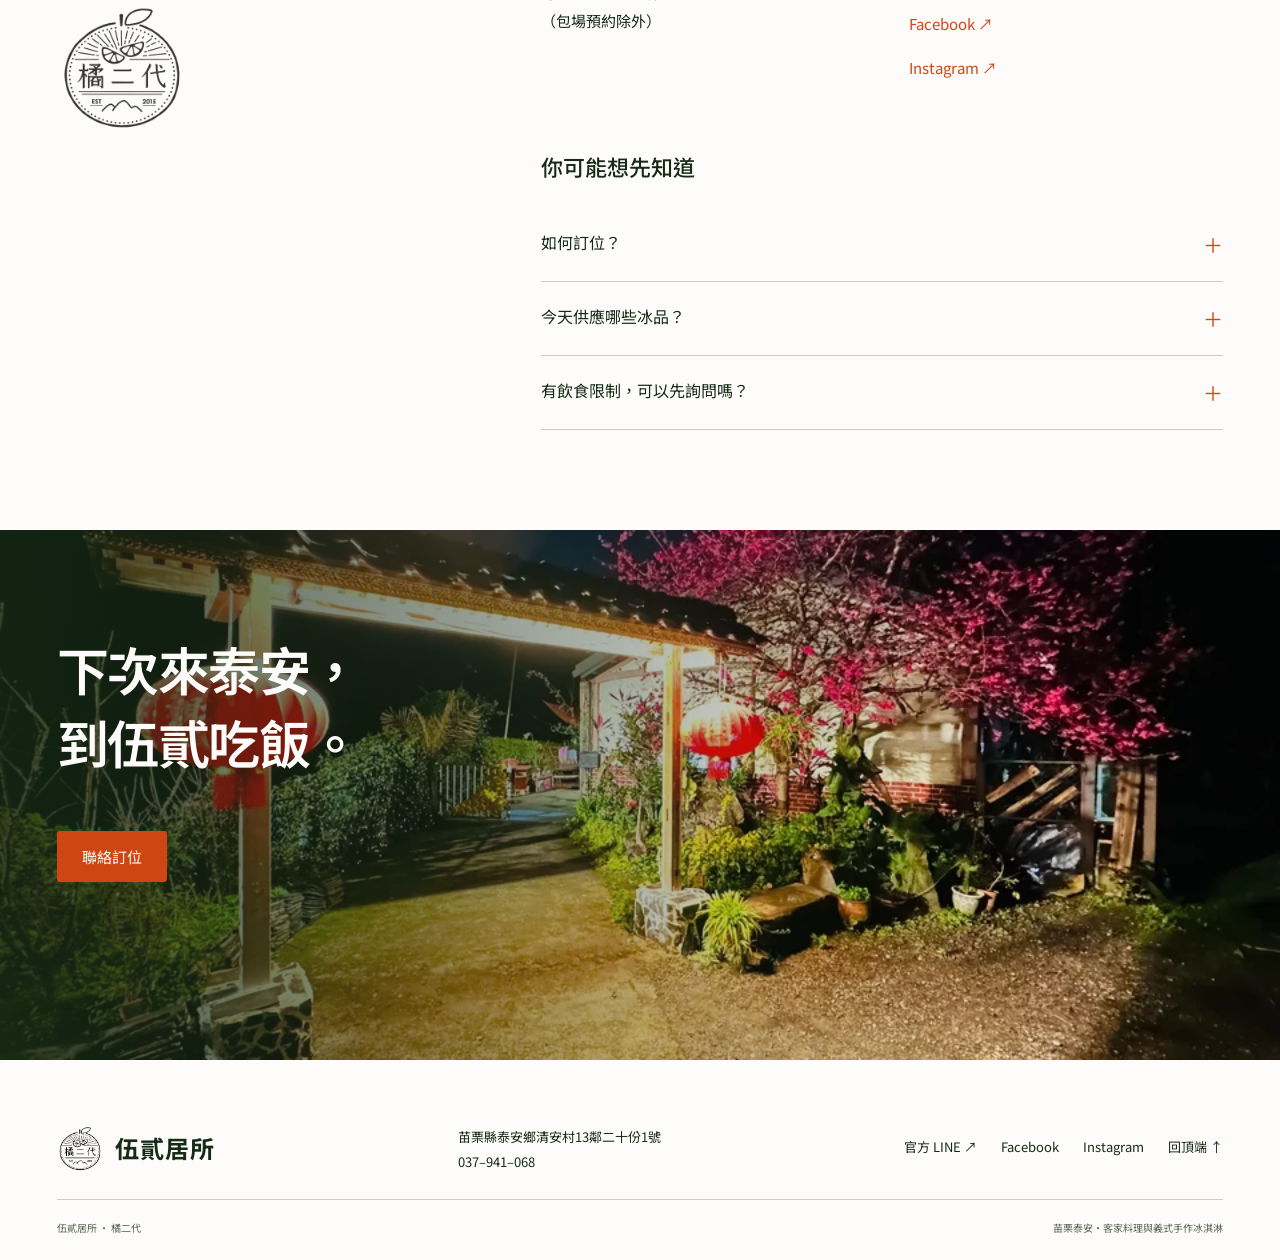
==== commit cbe3b12d: "Add orange brand story and seasonal gift box page" ====
--- a/v2/c/index.html
+++ b/v2/c/index.html
@@ -2,7 +2,7 @@
 <html lang="zh-Hant"><head><meta charset="utf-8"><meta name="viewport" content="width=device-width,initial-scale=1"><meta name="robots" content="noindex,nofollow"><meta name="theme-color" content="#cf4615"><meta name="description" content="伍貳居所是橘二代位於苗栗泰安清安村的老屋餐廳，供應客家福菜鍋、鹹湯圓鍋與義式手作冰淇淋。提供聚餐、包場與外送洽詢，訂位請撥 037-941-068。"><title>伍貳居所｜橘二代・苗栗泰安客家火鍋與手作冰淇淋</title><link rel="stylesheet" href="/v2/c/style.css?v=20261001-mobile-type"><link rel="icon" href="/v2/c/favicon.svg" type="image/svg+xml"></head>
 <body><a class="skip" href="#main">跳至主要內容</a>
 <div class="topline">苗栗泰安・客家料理 <a href="tel:037941068">訂位請撥 037–941–068</a></div>
-<header class="site-header"><a class="brand" href="#main"><img src="/v2/assets/delivery/orange-logo-320.webp" alt="橘二代" width="857" height="846" decoding="async"><span>伍貳居所</span></a><nav id="navigation" aria-label="主要導覽"><a href="#story">關於我們</a><a href="#food">餐點</a><a href="#ice">冰研所</a><a href="#delivery">外送與須知</a><a href="#visit">地址與訂位</a></nav><a class="header-contact" href="tel:037941068">聯絡訂位</a><button class="menu-toggle" aria-label="開啟導覽" aria-expanded="false" aria-controls="navigation"><span></span><span></span><span></span></button></header>
+<header class="site-header"><a class="brand" href="#main"><img src="/v2/assets/delivery/orange-logo-320.webp" alt="橘二代" width="857" height="846" decoding="async"><span>伍貳居所</span></a><nav id="navigation" aria-label="主要導覽"><a href="#story">關於我們</a><a href="/oranges/">橘子與禮盒</a><a href="#food">餐點</a><a href="#ice">冰研所</a><a href="#delivery">外送與須知</a><a href="#visit">地址與訂位</a></nav><a class="header-contact" href="tel:037941068">聯絡訂位</a><button class="menu-toggle" aria-label="開啟導覽" aria-expanded="false" aria-controls="navigation"><span></span><span></span><span></span></button></header>
 <main id="main">
 <section class="hero"><div class="hero-wordmark"><p class="parent-brand">橘二代</p><img class="branch" src="/v2/c/citrus-branch.svg" alt="" aria-hidden="true"><h1>伍貳居所</h1></div><div class="hero-foot"><p class="location"><span class="location-line"></span><span>苗栗・泰安・清安村<br><strong>老屋裡的客家火鍋</strong></span></p><div class="hero-intro"><p>客家福菜鍋、客家鹹湯圓鍋（老銅鍋），<br>飯後還有專屬甜點，依季節而定。</p><a class="button orange" href="#food">看看餐點</a></div></div></section>
 <section class="wide-photo intro-photo"><img src="/v2/assets/delivery/frank-table-1600.webp" alt="伍貳居所戶外長桌與遮陽傘，旁邊是老屋和山景" fetchpriority="high" width="2200" height="1650" decoding="async" srcset="/v2/assets/delivery/frank-table-480.webp 480w, /v2/assets/delivery/frank-table-960.webp 960w, /v2/assets/delivery/frank-table-1600.webp 1600w" sizes="(max-width:650px) 1100px, 100vw"><div class="photo-copy"><span class="small-label">伍貳居所</span><h2>餐桌就在<br>老屋邊！</h2><p>老屋內保留木作及竹編夾泥牆，<br>老屋外有小魚、花草和一張張老石桌。</p><p class="season-copy">春有桃、李、梅、櫻，夏有野薑，<br>秋有楓，冬有桂。</p><a class="white-link" href="#story">關於這間老屋 <span>↗</span></a></div></section>
@@ -10,7 +10,7 @@
 <section class="split food-split"><div class="split-photo hotpot"><img src="/v2/assets/delivery/lpgxgohvcxycmftrteom-750.webp" alt="伍貳居所銅鍋搭配肉品與蔬菜，Klook 實拍" loading="lazy" width="750" height="469" decoding="async"><a class="credit" href="https://www.klook.com/zh-TW/activity/147607-fifty-two-house-restaurant/" target="_blank" rel="noopener">餐點實拍 · Klook ↗</a></div><div class="split-copy" data-reveal><span class="small-label">客家銅鍋</span><h2>今日來幾位？<br>坐下來，一起吃。</h2><p>家人出遊、朋友聚餐、公司聚會、企業包場，都可以先來電詢問訂位。請告訴我們日期、人數、餐點，我們協助您一起確認。</p><a class="button" href="tel:037941068">電話訂位</a></div></section>
 <section id="ice" class="split ice-split"><div class="split-copy" data-reveal><span class="small-label">橘二代冰研所</span><h2>吃完火鍋，<br>很適合來一份<br>義式手作冰淇淋。</h2><p>橘二代・冰研所從在地農產出發，用本土水果製作冰淇淋，秉持客家惜福、惜物精神研製，推出不添加香精及色素、最具風味的冰淇淋。</p><p>水果會隨著季節調整冰淇淋口味，可以在來的時候，問問當天有哪些口味。</p><a class="text-link" href="tel:037941068">詢問今日冰品 <span>↗</span></a></div><div class="split-photo dessert"><img src="/v2/assets/delivery/frank-ice-1600.webp" alt="手捧三球水果冰淇淋與餅乾棒，背景是泰安山景" loading="lazy"  width="1650" height="2200" decoding="async" srcset="/v2/assets/delivery/frank-ice-480.webp 480w, /v2/assets/delivery/frank-ice-960.webp 960w, /v2/assets/delivery/frank-ice-1600.webp 1600w" sizes="(max-width:650px) 100vw, 50vw"></div></section>
 <section class="brand-statement" aria-label="橘二代的品牌理念"><div class="statement-copy" data-reveal><p>橘二代的做法很簡單。</p><h2>水果，<br>好好利用。<br>老屋，<br>繼續使用。</h2></div><div class="statement-art"><img src="/v2/c/citrus-branch.svg" alt="" aria-hidden="true"><span class="care-label">惜福<br>愛物</span></div></section>
-<section id="story" class="story"><div class="story-photo"><img src="/v2/assets/delivery/frank-blossom-1600.webp" alt="伍貳居所春日盛開的粉紅花樹與紅燈籠" loading="lazy"  width="2200" height="1650" decoding="async" srcset="/v2/assets/delivery/frank-blossom-480.webp 480w, /v2/assets/delivery/frank-blossom-960.webp 960w, /v2/assets/delivery/frank-blossom-1600.webp 1600w" sizes="(max-width:650px) 100vw, 50vw"></div><div class="story-copy" data-reveal><span class="small-label">關於我們</span><h2>從橘二代，<br>到伍貳居所。</h2><p>創辦人於 2016 年返鄉務農，與在地農人合作，將水果做成果汁、冰淇淋，讓外觀不完美的果實也有用途。</p><p>伍貳居所延續同樣的想法。把老屋整理成餐廳，保留原有的木作與竹編夾泥牆，餐桌上則以客家口味為主。</p><p>舊的東西能繼續用，好的食材不要浪費。</p><a class="button light" href="https://www.facebook.com/p/%E4%BC%8D%E8%B2%B3%E5%B1%85%E6%89%80-61569992565634/" target="_blank" rel="noopener">到 Facebook 看近況</a></div></section>
+<section id="story" class="story"><div class="story-photo"><img src="/v2/assets/delivery/frank-blossom-1600.webp" alt="伍貳居所春日盛開的粉紅花樹與紅燈籠" loading="lazy"  width="2200" height="1650" decoding="async" srcset="/v2/assets/delivery/frank-blossom-480.webp 480w, /v2/assets/delivery/frank-blossom-960.webp 960w, /v2/assets/delivery/frank-blossom-1600.webp 1600w" sizes="(max-width:650px) 100vw, 50vw"></div><div class="story-copy" data-reveal><span class="small-label">關於我們</span><h2>從橘二代，<br>到伍貳居所。</h2><p>創辦人於 2016 年返鄉務農，與在地農人合作，將水果做成果汁、冰淇淋，讓外觀不完美的果實也有用途。</p><p>伍貳居所延續同樣的想法。把老屋整理成餐廳，保留原有的木作與竹編夾泥牆，餐桌上則以客家口味為主。</p><p>舊的東西能繼續用，好的食材不要浪費。</p><a class="button light" href="/oranges/">認識橘二代與年節禮盒 ↗</a></div></section>
 <section class="album section"><div class="album-title"><h2>院子裡的樣子。</h2><a class="text-link" href="https://www.instagram.com/52hungry.house/" target="_blank" rel="noopener">Instagram <span>↗</span></a></div><div class="gallery"><button class="gallery-item" data-photo="/v2/assets/delivery/frank-patio-1600.webp" data-caption="戶外餐桌" aria-label="放大：戶外餐桌"><img src="/v2/assets/delivery/frank-patio-1600.webp" alt="遮陽傘下的戶外長桌" loading="lazy"  width="2200" height="1650" decoding="async" srcset="/v2/assets/delivery/frank-patio-480.webp 480w, /v2/assets/delivery/frank-patio-960.webp 960w, /v2/assets/delivery/frank-patio-1600.webp 1600w" sizes="(max-width:650px) 100vw, 50vw"><span>戶外餐桌 <b>＋</b></span></button><button class="gallery-item" data-photo="/v2/assets/delivery/frank-blossom-1600.webp" data-caption="春日花樹" aria-label="放大：春日花樹"><img src="/v2/assets/delivery/frank-blossom-1600.webp" alt="院子旁的粉紅花樹與紅燈籠" loading="lazy"  width="2200" height="1650" decoding="async" srcset="/v2/assets/delivery/frank-blossom-480.webp 480w, /v2/assets/delivery/frank-blossom-960.webp 960w, /v2/assets/delivery/frank-blossom-1600.webp 1600w" sizes="(max-width:650px) 100vw, 50vw"><span>春日花樹 <b>＋</b></span></button><button class="gallery-item" data-photo="/v2/assets/delivery/frank-night-1600.webp" data-caption="入夜的門口" aria-label="放大：入夜的門口"><img src="/v2/assets/delivery/frank-night-1600.webp" alt="夜間亮著燈的庭院入口與粉紅花樹" loading="lazy"  width="2200" height="1650" decoding="async" srcset="/v2/assets/delivery/frank-night-480.webp 480w, /v2/assets/delivery/frank-night-960.webp 960w, /v2/assets/delivery/frank-night-1600.webp 1600w" sizes="(max-width:650px) 100vw, 50vw"><span>入夜的門口 <b>＋</b></span></button></div></section>
 <section id="delivery" class="delivery section" aria-labelledby="delivery-title">
 <div class="service-heading"><div><p class="small-label">外送方案</p><h2 id="delivery-title">火鍋、冰淇淋，<br>也可以送到現場。</h2></div><p>外送安排請來電洽詢，<br>並請轉接營運負責人。</p></div>
